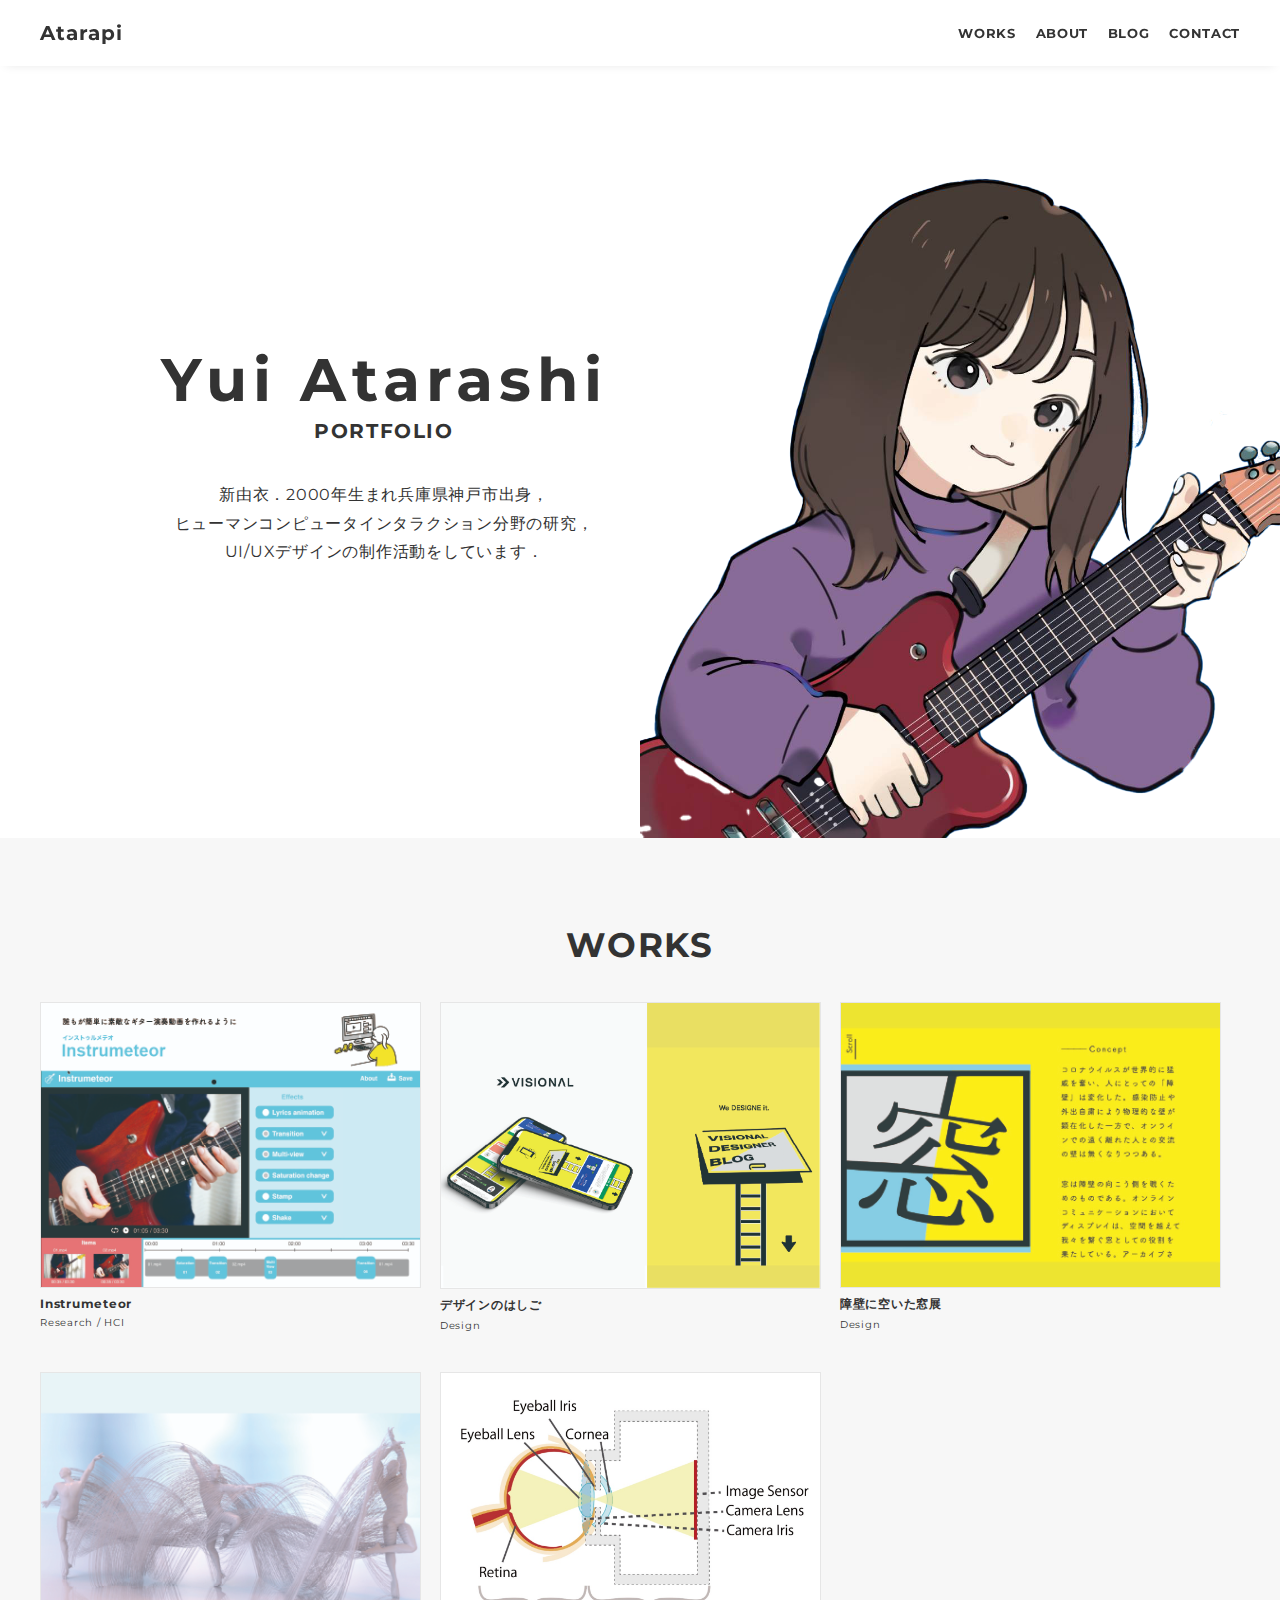
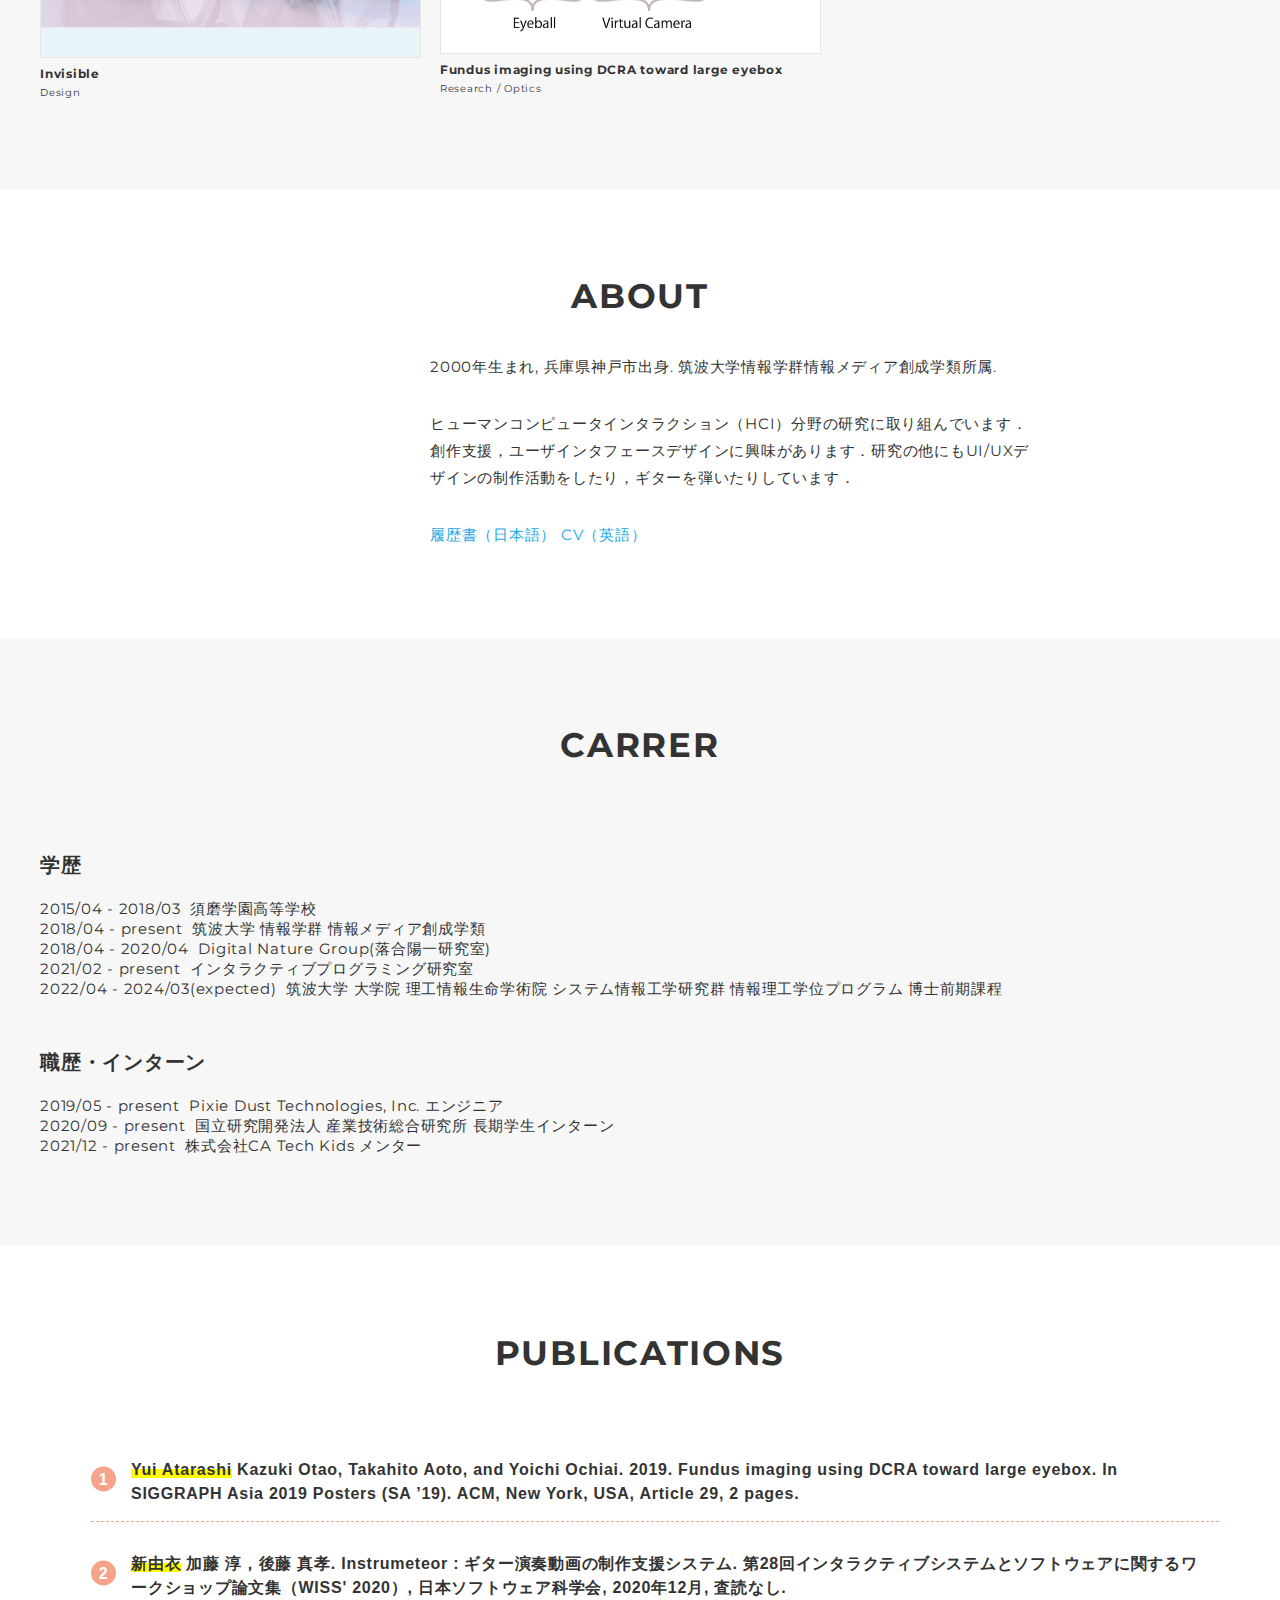
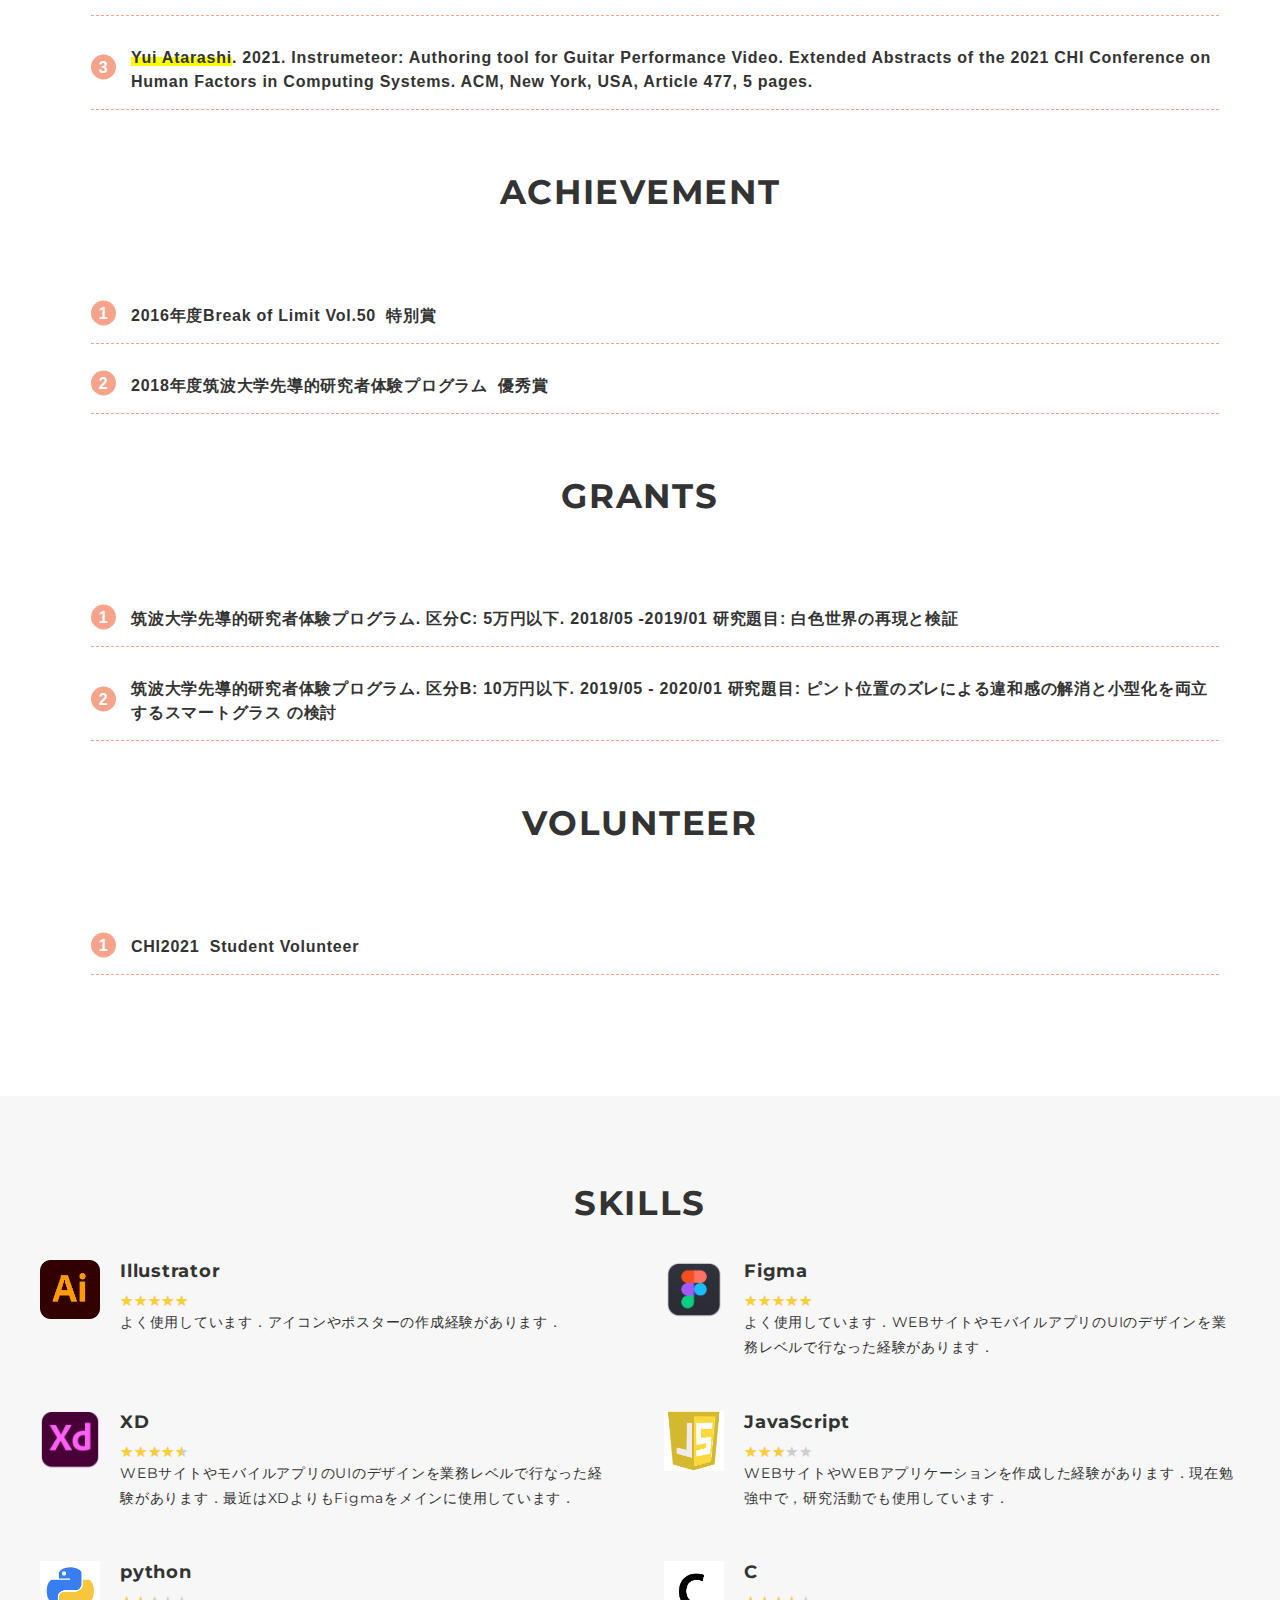
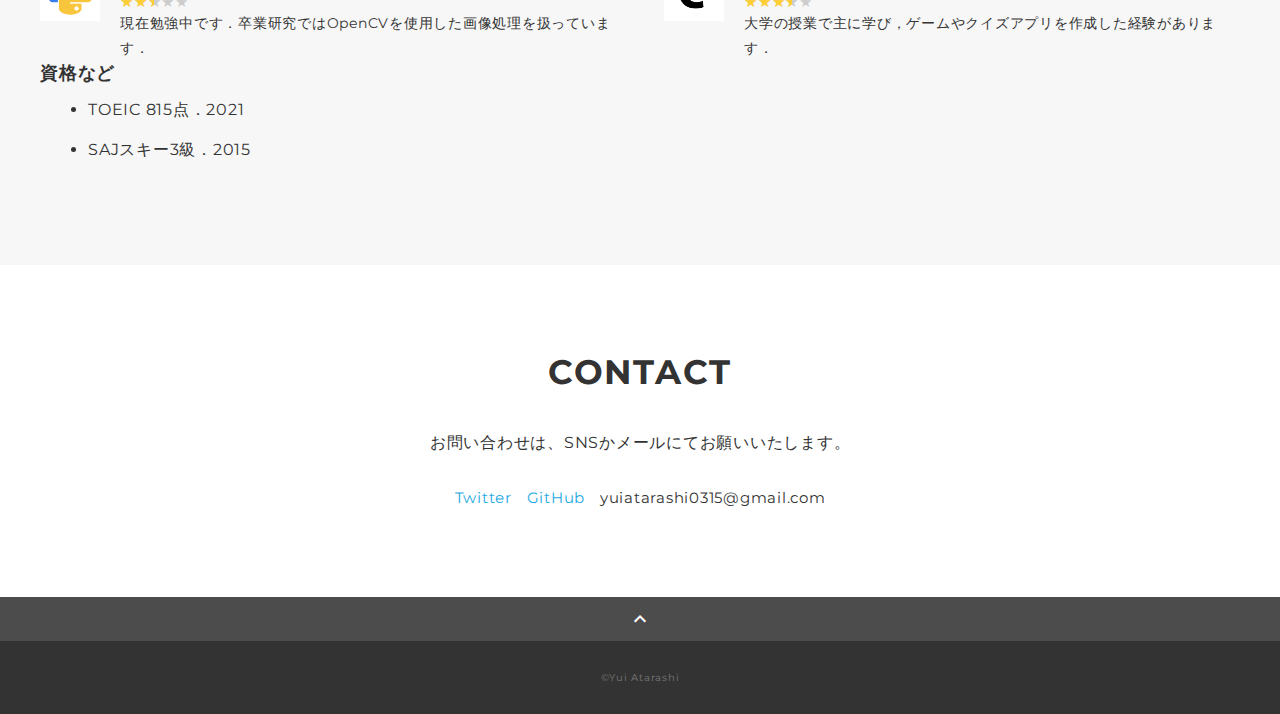
==== index.html @ 4b5d0902 "works^visional　リンク修正" ====
<!DOCTYPE html>
<html>
<head>
  <meta charset="utf-8">
  <meta name="viewport" content="width=device-width,initial-scale=1">
  <meta property='og:type' content='website'>
  <meta property='og:title' content='Yui Atarashi ポートフォリオ'>
  <meta property='og:url' content='URLが入る'>
  <meta property='og:description' content='Yui Atarashiのポートフォリオサイトです。'>
  <meta property="og:image" content="img/ogp.png">
  <meta name="description" content="Yui Atarashiのポートフォリオサイトです" />
  <title>Yui Atarashi ポートフォリオ</title>
  <link rel="preconnect" href="https://fonts.gstatic.com">
  <link href="https://fonts.googleapis.com/css2?family=Montserrat:wght@400;700&display=swap" rel="stylesheet">
  <link href="https://fonts.googleapis.com/css?family=Material+Icons+Outlined" rel="stylesheet">
  <link href="css/ress.css" media="all" rel="stylesheet" type="text/css" />
  <link href="css/style.css" media="all" rel="stylesheet" type="text/css" />
  <link rel="shortcut icon" href="img/favicon.ico" />
  <link rel=”canonical” href=”URLが入る” />
</head>

<body>
  <div class="wrapper">

    <!-- header -->
    <header class="header ">
      <div class="container">
        <h1 class="header-logo">
          <a href=".">Atarapi</a>
        </h1>
        <nav class="gnav">
          <ul class="gnav-list">
            <li class="gnav-item"><a href="#works">WORKS</a></li>
            <li class="gnav-item"><a href="#about">ABOUT</a></li>
            <!-- <li class="gnav-item"><a href="#skill">SKILL</a></li> -->
            <li class="gnav-item"><a href="https://atarapi.hatenablog.jp/">BLOG</a></li>
            <li class="gnav-item"><a href="#contact">CONTACT</a></li>
          </ul>
        </nav>
      </div>
    </header>
    <!-- /header -->

    <main class="content">

      <!-- mv -->
      <div class="mv">
        <div class="mv-container">
          <p class="mv-title">Yui Atarashi</p>
          <p class="mv-subtitle">PORTFOLIO</p>
          <p class="mv-text">
            新由衣．2000年生まれ兵庫県神戸市出身，<br class="sp-only"><br>
            ヒューマンコンピュータ<br class="sp-only">インタラクション分野の研究，<br class="sp-only"><br>UI/UXデザインの制作活動をしています．
          </p>
        </div>
      </div>
      <!-- /mv -->

      <!-- works -->
      <section class="works section" id="works">
        <div class="container">
          <h2 class="title">WORKS</h2>
          <div class="works-list">
            <a class="works-item" href="works-instrumeteor.html">
              <div class="works-img"><img src="img/instrumeteor_top.jpg" alt="" /></div>
              <p class="works-name">Instrumeteor</p>
              <p class="works-info">Research / HCI</p>
            </a>
            <a class="works-item" href="works-visional.html">
              <div class="works-img"><img src="img/visional_top.jpg" alt="" /></div>
              <p class="works-name">デザインのはしご</p>
              <p class="works-info">Design</p>
            </a>
            <a class="works-item" href="works-madoten.html">
              <div class="works-img"><img src="img/madoten_top.jpg" alt="" /></div>
              <p class="works-name">障壁に空いた窓展</p>
              <p class="works-info">Design</p>
            </a>
            <a class="works-item" href="works-invisible.html">
              <div class="works-img"><img src="img/invisible_top.jpg" alt="" /></div>
              <p class="works-name">Invisible</p>
              <p class="works-info">Design</p>
            </a>
            <a class="works-item" href="works-metamate.html">
              <div class="works-img"><img src="img/metamatefundus_top.jpg" alt="" /></div>
              <p class="works-name">Fundus imaging using DCRA toward large eyebox</p>
              <p class="works-info">Research / Optics</p>
            </a>
            <!-- <a class="works-item" href="works-template.html">
              <div class="works-img"><img src="img/invisible_icon.png" alt="" /></div>
              <p class="works-name">Invisible</p>
              <p class="works-info"></p>
            </a> -->
          </div>
        </div>
      </section>
      <!-- /works -->

    <!-- about -->
    <section class="about section" id="about">
      <div class="container">
        <h2 class="title">ABOUT</h2>
        <div class="profile">
          <p class="profile-img">
            <img src="img/profile.jpg" alt="">
          </p>
          <div class="profile-body">
            <p>
              2000年生まれ, 兵庫県神戸市出身.  筑波大学情報学群情報メディア創成学類所属.
            </p>
            <p>
              ヒューマンコンピュータインタラクション（HCI）分野の研究に取り組んでいます．創作支援，ユーザインタフェースデザインに興味があります．研究の他にもUI/UXデザインの制作活動をしたり，ギターを弾いたりしています．
            </p>
            <p>
              <a href="img/resume_ja.pdf">履歴書（日本語）           <a href="img/cv_en.pdf">CV（英語）</a>
            </p>
          </div>
        </div>
      </div>
    </section>
    <!-- /about -->

    <!-- carrer -->
    <section class="about section" id="carrer">
      <div class="container">
        <h2 class="title">CARRER</h2>
        <div class="sub">
          <h3 class="carrer-subtitle">学歴</h3>
            <ul style="list-style:none">
              <li>2015/04 - 2018/03&nbsp;&nbsp;須磨学園高等学校</li>
              <li>2018/04 - present&nbsp;&nbsp;筑波大学 情報学群 情報メディア創成学類</li>
              <li>2018/04 - 2020/04&nbsp;&nbsp;Digital Nature Group(落合陽一研究室)</li>
              <li>2021/02 - present&nbsp;&nbsp;インタラクティブプログラミング研究室</li>
              <li>2022/04 - 2024/03(expected)&nbsp;&nbsp;筑波大学 大学院 理工情報生命学術院 システム情報工学研究群 情報理工学位プログラム 博士前期課程</li>
            </ul>
          <h3 class="carrer-subtitle">職歴・インターン</h3>
            <ul style="list-style:none">
              <li>2019/05 - present&nbsp;&nbsp;Pixie Dust Technologies, Inc. エンジニア </li>
              <li>2020/09 - present&nbsp;&nbsp;国立研究開発法人 産業技術総合研究所  長期学生インターン</li>
              <li>2021/12 - present&nbsp;&nbsp;株式会社CA Tech Kids メンター</li>
            </ul>
        </div>
        <!-- <ol class="carrer-list">
          <li> Kazuki Otao, Takahito Aoto, and Yoichi Ochiai. 2019. Fundus imaging using DCRA toward large eyebox. In SIGGRAPH Asia 2019 Posters (SA ’19). ACM, New York, NY, USA, Article 29, 2 pages. DOI: https://doi.org/10.1145/3355056.3364579</li>
          <li><span class="under">新由衣</span> 加藤 淳，後藤 真孝. Instrumeteor : ギター演奏動画の制作支援システム. 第28回インタラクティブシステムとソフトウェアに関するワークショップ論文集（WISS' 2020）, 日本ソフトウェア科学会, 2020年12月, 査読なし.
          <li><span class="under">Yui Atarashi</span>. 2021. Instrumeteor: Authoring tool for Guitar Performance Video. Extended Abstracts of the 2021 CHI Conference on Human Factors in Computing Systems. Association for Computing Machinery, New York, NY, USA, Article 477, 1–5. DOI:https://doi.org/10.1145/3411763.3451521
          </li>
      </ol> -->
      </div>
    </section>
    <!-- /carrer -->

      <!-- publication -->
      <section class="about section" id="publication">
        <div class="container">
          <h2 class="title">PUBLICATIONS</h2>
            <ol class="publication-list">
                <li><span class="under">Yui Atarashi</span> Kazuki Otao, Takahito Aoto, and Yoichi Ochiai. 2019. Fundus imaging using DCRA toward large eyebox. In SIGGRAPH Asia 2019 Posters (SA ’19). ACM, New York, USA, Article 29, 2 pages.</li>
                <li><span class="under">新由衣</span> 加藤 淳，後藤 真孝. Instrumeteor : ギター演奏動画の制作支援システム. 第28回インタラクティブシステムとソフトウェアに関するワークショップ論文集（WISS' 2020）, 日本ソフトウェア科学会, 2020年12月, 査読なし.
                <li><span class="under">Yui Atarashi</span>. 2021. Instrumeteor: Authoring tool for Guitar Performance Video. Extended Abstracts of the 2021 CHI Conference on Human Factors in Computing Systems. ACM, New York, USA, Article 477, 5 pages.
                </li>
            </ol>
          <div class="sub">
            <h2 class="title">ACHIEVEMENT</h2>
              <ol class="publication-list">
                <li>2016年度Break of Limit Vol.50&nbsp;&nbsp;特別賞</li>
                <li>2018年度筑波大学先導的研究者体験プログラム&nbsp;&nbsp;優秀賞</li>
              </ol>
            <h2 class="title">GRANTS</h2>
            <ol class="publication-list">
              <li>筑波大学先導的研究者体験プログラム. 区分C: 5万円以下. 2018/05 -2019/01  
                研究題目: 白色世界の再現と検証</li>
              <li>筑波大学先導的研究者体験プログラム. 区分B: 10万円以下. 2019/05 - 2020/01
                  研究題目: ピント位置のズレによる違和感の解消と小型化を両立するスマートグラス の検討</li>
            </ol>
            <h2 class="title">VOLUNTEER</h2>
            <ol class="publication-list">
              <li>CHI2021&nbsp;&nbsp;Student Volunteer</li>
            </ol>
          </div>
        </div>
      </section>
      <!-- /publication -->

      <!-- skill -->
      <section class="skill section" id="skill">
        <div class="container">
          <h2 class="title">SKILLS</h2>
          <div class="skill-list">
            <div class="skill-item">
              <p class="skill-img"><img src="img/illust_icon.png" alt=""></p>
              <div class="skill-body">
                <h3 class="skill-name">Illustrator</h3>
                <p>
                  <span class="star5_rating" data-rate="5"></span>
                </p>
                <p class="skill-text">
                  よく使用しています．アイコンやポスターの作成経験があります．</p>
              </div>
            </div>
            <div class="skill-item">
              <p class="skill-img"><img src="img/figma_icon.png" alt=""></p>
              <div class="skill-body">
                <h3 class="skill-name">Figma</h3>
                <p>
                  <span class="star5_rating" data-rate="5"></span>
                </p>
                <p class="skill-text">
                  よく使用しています．WEBサイトやモバイルアプリのUIのデザインを業務レベルで行なった経験があります．</p>
              </div>
            </div>
            <div class="skill-item">
              <p class="skill-img"><img src="img/xd_icon.png" alt=""></p>
              <div class="skill-body">
                <h3 class="skill-name">XD</h3>
                <p>
                  <span class="star5_rating" data-rate="4.5"></span>
                </p>
                <p class="skill-text">
                  WEBサイトやモバイルアプリのUIのデザインを業務レベルで行なった経験があります．最近はXDよりもFigmaをメインに使用しています．</p>
              </div>
            </div>
            <div class="skill-item">
              <p class="skill-img"><img src="img/js_icon.png" alt=""></p>
              <div class="skill-body">
                <h3 class="skill-name">JavaScript</h3>
                <p>
                  <span class="star5_rating" data-rate="3"></span>
                </p>
                <p class="skill-text">
                  WEBサイトやWEBアプリケーションを作成した経験があります．現在勉強中で，研究活動でも使用しています．
                </p>
              </div>
            </div>
            <div class="skill-item">
              <p class="skill-img"><img src="img/python.png" alt=""></p>
              <div class="skill-body">
                <h3 class="skill-name">python</h3>
                <p>
                  <span class="star5_rating" data-rate="2.5"></span>
                </p>
                <p class="skill-text">
                  現在勉強中です．卒業研究ではOpenCVを使用した画像処理を扱っています．</p>
              </div>
            </div>
            <div class="skill-item">
              <p class="skill-img"><img src="img/c_icon.png" alt=""></p>
              <div class="skill-body">
                <h3 class="skill-name">C</h3>
                <p>
                  <span class="star5_rating" data-rate="3.5"></span>
                </p>
                <p class="skill-text">
                  大学の授業で主に学び，ゲームやクイズアプリを作成した経験があります．
                  </p>
              </div>
            </div>
          </div>
          <div class="sub">
          <h3 class="sub-title">資格など</h3>
            <ol class="skill-sublist">
              <ul style="list-style-type: disc">
                <li>TOEIC 815点．2021</li>
                <li>SAJスキー3級．2015</li>
              </ul>
            </ol>
          </div>
        </div>
      </section>
      <!-- /skill -->

      <!-- contact -->
      <section class="contact section" id="contact">
        <div class="container">
          <h2 class="title">CONTACT</h2>
          <p class="lead">
            お問い合わせは、<br class="sp-only">SNSかメールにてお願いいたします。
          </p>
          <div class="contact-list">
            <a class="contact-item" href="https://twitter.com/yuiokurasukiyo" target="_blank" rel="noopener">Twitter</a>
            <a class="contact-item" href="https://github.com/atarapi" target="_blank" rel="noopener">GitHub</a>
            <span class="contact-item">yuiatarashi0315@gmail.com</span>
          </div>
        </div>
      </section>
      <!-- /contact -->
      <div class="page-top" id="js-page-top">
        <span class="material-icons-outlined">expand_less</span>
      </div>
    </main>

    <!-- footer -->
    <footer class="footer">
      <div class="copyright">&copy;Yui Atarashi</div>
    </footer>
    <!-- /footer -->

  </div>
  <script src="https://ajax.googleapis.com/ajax/libs/jquery/3.6.0/jquery.min.js"></script>
  <script type='text/javascript' src="js/script.js"></script>
</body>
</html>
---- css/ress.css ----
/*!
 * ress.css • v3.0.1
 * MIT License
 * github.com/filipelinhares/ress
 */

/* # =================================================================
   # Global selectors
   # ================================================================= */

html {
  box-sizing: border-box;
  word-break: normal;
  -moz-tab-size: 4;
  tab-size: 4;

  -webkit-text-size-adjust: 100%; /* Prevent adjustments of font size after orientation changes in iOS */
}

*,
::before,
::after {
  box-sizing: inherit;
  background-repeat: no-repeat; /* Set `background-repeat: no-repeat` to all elements and pseudo elements */
}

::before,
::after {
  vertical-align: inherit;
  text-decoration: inherit; /* Inherit text-decoration and vertical align to ::before and ::after pseudo elements */
}

* {
  margin: 0;
  padding: 0; /* Reset `padding` and `margin` of all elements */
}

/* # =================================================================
   # General elements
   # ================================================================= */

hr {
  overflow: visible; /* Show the overflow in Edge and IE */
  height: 0; /* Add the correct box sizing in Firefox */
}

details,
main {
  display: block; /* Render the `main` element consistently in IE. */
}

summary {
  display: list-item; /* Add the correct display in all browsers */
}

small {
  font-size: 80%; /* Set font-size to 80% in `small` elements */
}

[hidden] {
  display: none; /* Add the correct display in IE */
}

abbr[title] {
  /* Add the correct text decoration in Chrome, Edge, IE, Opera, and Safari */
  text-decoration: underline;
  text-decoration: underline dotted;
  border-bottom: none; /* Remove the bottom border in Chrome 57 */
}

a {
  background-color: transparent; /* Remove the gray background on active links in IE 10 */
}

a:active,
a:hover {
  outline-width: 0; /* Remove the outline when hovering in all browsers */
}

code,
kbd,
pre,
samp {
  font-family: monospace, monospace; /* Specify the font family of code elements */
}

pre {
  font-size: 1em; /* Correct the odd `em` font sizing in all browsers */
}

b,
strong {
  font-weight: bolder; /* Add the correct font weight in Chrome, Edge, and Safari */
}

/* https://gist.github.com/unruthless/413930 */
sub,
sup {
  position: relative;
  font-size: 75%;
  line-height: 0;
  vertical-align: baseline;
}

sub {
  bottom: -.25em;
}

sup {
  top: -.5em;
}

/* # =================================================================
   # Forms
   # ================================================================= */

input {
  border-radius: 0;
}

/* Replace pointer cursor in disabled elements */
[disabled] {
  cursor: default;
}

[type="number"]::-webkit-container-spin-button,
[type="number"]::-webkit-outer-spin-button {
  height: auto; /* Correct the cursor style of increment and decrement buttons in Chrome */
}

[type="search"] {
  outline-offset: -2px; /* Correct the outline style in Safari */

  -webkit-appearance: textfield; /* Correct the odd appearance in Chrome and Safari */
}

[type="search"]::-webkit-search-decoration {
  -webkit-appearance: none; /* Remove the container padding in Chrome and Safari on macOS */
}

textarea {
  overflow: auto; /* Internet Explorer 11+ */
  resize: vertical; /* Specify textarea resizability */
}

button,
input,
optgroup,
select,
textarea {
  font: inherit; /* Specify font inheritance of form elements */
}

optgroup {
  font-weight: bold; /* Restore the font weight unset by the previous rule */
}

button {
  overflow: visible; /* Address `overflow` set to `hidden` in IE 8/9/10/11 */
}

button,
select {
  text-transform: none; /* Firefox 40+, Internet Explorer 11- */
}

/* Apply cursor pointer to button elements */
button,
[type="button"],
[type="reset"],
[type="submit"],
[role="button"] {
  cursor: pointer;
  color: inherit;
}

/* Remove container padding and border in Firefox 4+ */
button::-moz-focus-container,
[type="button"]::-moz-focus-container,
[type="reset"]::-moz-focus-container,
[type="submit"]::-moz-focus-container {
  padding: 0;
  border-style: none;
}

/* Replace focus style removed in the border reset above */
button:-moz-focusring,
[type="button"]::-moz-focus-container,
[type="reset"]::-moz-focus-container,
[type="submit"]::-moz-focus-container {
  outline: 1px dotted ButtonText;
}

button,
html [type="button"],
/* Prevent a WebKit bug where (2) destroys native `audio` and `video`controls in Android 4 */
[type="reset"],
[type="submit"] {
  -webkit-appearance: button; /* Correct the inability to style clickable types in iOS */
}

/* Remove the default button styling in all browsers */
button,
input,
select,
textarea {
  border-style: none;
  background-color: transparent;
}

/* Style select like a standard input */
select {
  -webkit-appearance: none; /* Chrome 41+ */
  -moz-appearance: none; /* Firefox 36+ */
}

select::-ms-expand {
  display: none; /* Internet Explorer 11+ */
}

select::-ms-value {
  color: currentColor; /* Internet Explorer 11+ */
}

legend {
  display: table; /* Correct the text wrapping in Edge and IE */
  max-width: 100%; /* Correct the text wrapping in Edge and IE */
  max-width: 100%; /* Correct the text wrapping in Edge 18- and IE */
  white-space: normal; /* Correct the text wrapping in Edge and IE */
  color: inherit; /* Correct the color inheritance from `fieldset` elements in IE */
  border: 0; /* Correct `color` not being inherited in IE 8/9/10/11 */
}

::-webkit-file-upload-button {
  font: inherit; /* Change font properties to `inherit` in Chrome and Safari */
  color: inherit;
  /* Correct the inability to style clickable types in iOS and Safari */

  -webkit-appearance: button;
}

/* # =================================================================
   # Specify media element style
   # ================================================================= */

img {
  border-style: none; /* Remove border when inside `a` element in IE 8/9/10 */
}

/* Add the correct vertical alignment in Chrome, Firefox, and Opera */
progress {
  vertical-align: baseline;
}

/* # =================================================================
   # Accessibility
   # ================================================================= */

/* Hide content from screens but not screenreaders */
@media screen {
  [hidden~="screen"] {
    display: inherit;
  }
  [hidden~="screen"]:not(:active):not(:focus):not(:target) {
    position: absolute !important;
    clip: rect(0 0 0 0) !important;
  }
}

/* Specify the progress cursor of updating elements */
[aria-busy="true"] {
  cursor: progress;
}

/* Specify the pointer cursor of trigger elements */
[aria-controls] {
  cursor: pointer;
}

/* Specify the unstyled cursor of disabled, not-editable, or otherwise inoperable elements */
[aria-disabled] {
  cursor: default;
}
---- css/style.css ----
body {
  font-family: "Montserrat","Helvetica Neue",Arial,"Hiragino Kaku Gothic ProN","Hiragino Sans",Meiryo,sans-serif;
  font-size: 15px;
  letter-spacing: .05em;
  color: #333;
}

a {
  transition: opacity .3s;
  text-decoration: none;
  color: #1ca9e3;
}

img {
  max-width: 100%;
  height: auto;
  vertical-align: bottom;
  border-style: none;
}



.pc-only {
  display: block;
}

.sp-only {
  display: none;
}

/*--------------------------------
 レイアウト
---------------------------------*/
.wrapper {
  padding-top: 73px;
}

.section {
  padding: 90px 0;
}

.section:nth-of-type(odd) {
  background-color: #f7f7f7;
}

.container {
  max-width: 1340px;
  margin: 0 auto;
  padding: 0 40px;
}

/*--------------------------------
 見出し
---------------------------------*/
.title {
  font-size: 34px;
  font-weight: bold;
  line-height: 1;
  margin-bottom: 40px;
  text-align: center;
  letter-spacing: .05em;
  color: #333;
}

.lead {
  font-size: 16px;
  line-height: 1.8;
  margin-bottom: 30px;
}

/*--------------------------------
ヘッダー
---------------------------------*/
.header {
  position: fixed;
  top: 0;
  z-index: 1;
  width: 100%;
  background-color: #fff;
  box-shadow: 0 5px 10px -6px rgba(0,0,0,.1);
}

.header .container {
  display: flex;
  align-items: center;
  justify-content: space-between;
  padding: 20px 40px;
}

.header-logo {
  font-size: 20px;
  font-weight: bold;
  line-height: 1.2;
  margin-right: 20px;
  letter-spacing: .05em;
}

.header-logo a {
  color: #333;
}

.gnav-list {
  display: flex;
  justify-content: space-between;
  list-style: none;
}

.gnav-item:not(:last-child) {
  margin-right: 20px;
}

.gnav-item a {
  position: relative;
  font-size: 13px;
  font-weight: bold;
  display: inline-block;
  padding: 5px 0;
  transition: .3s;
  letter-spacing: .05em;
  color: #333;
}
.gnav-item a:after {
  position: absolute;
  bottom: 0;
  left: 50%;
  width: 0;
  height: 3px;
  content: "";
  transition: .3s;
  -webkit-transform: translateX(-50%);
  transform: translateX(-50%);
  background-color: #333;
}

.gnav-item a:hover:after {
  width: 100%;
}

/*--------------------------------
 メインビジュアル
---------------------------------*/
.mv {
  display: flex;
  align-items: center;
  justify-content: center;
  height: 85vh;
  text-align: center;
  background-image:url("../img/icont_t.png");
  background-size: 50%;
  background-repeat: no-repeat;
  background-position:100% 100%;
  /* background-size: cover; */
}

.mv-container {
  padding: 0 40px;
  /* background-color: blue; */
  margin-right: 40%;
}

.mv-title {
  font-size: 60px;
  font-weight: bold;
  line-height: 1.2;
  margin-bottom: 5px;
  letter-spacing: .1em;
  margin-left: 0%;
}
.mv-subtitle {
  font-size: 20px;
  font-weight: bold;
  line-height: 1;
  margin-bottom: 40px;
  letter-spacing: .08em;
}

.mv-text {
  font-size: 16px;
  line-height: 1.8;
}

/*--------------------------------
 Works
---------------------------------*/
.works-list {
  display: flex;
  flex-wrap: wrap;
  margin-bottom: -40px;
}

.works-item {
  width: 31.74603%;
  margin-right: 1.58730%;
  margin-bottom: 40px;
  color: #333;
}

.works-item:hover {
  opacity: .9;
}

.works-item:nth-of-type(3n) {
  margin-right: 0;
}

.works-img img {
  border: 1px solid #e6e6e6;
}

.works-name {
  font-size: 12px;
  font-weight: bold;
  margin-top: 8px;
}

.works-info {
  font-size: 10px;
  margin-top: 5px;
}

/*--------------------------------
 Skill
---------------------------------*/
.skill-list {
  display: flex;
  flex-wrap: wrap;
  justify-content: space-between;
  margin-bottom: -50px;
}

.skill-item {
  display: flex;
  align-items: flex-start;
  justify-content: space-between;
  width: 48%;
  margin-bottom: 50px;
}

.skill-img {
  width: 60px;
  height: auto;
  margin-right: 20px;
}

.skill-body {
  flex: 1;
}

.skill-name {
  margin-bottom: 10px;
}

.skill-text {
  font-size: 14px;
  line-height: 1.8;
}

/*--------------------------------
 About
---------------------------------*/
.profile {
  display: flex;
  flex-wrap: wrap;
  max-width: 800px;
  margin: 0 auto;
}
.profile-img {
  width: 20%;
  margin-right: 30px;
  border-radius: 50%;
}
.profile-img img {
  border-radius: 50%;
}
.profile-body {
  flex: 1;
}

.profile-body p {
  font-size: 15px;
  line-height: 1.8;
}

.profile-body p:not(:last-child) {
  margin-bottom: 30px;
}

/*--------------------------------
 Contact
---------------------------------*/
.contact {
  text-align: center;
}

.contact-item:not(:last-child) {
  margin-right: 10px;
}

.contact-text {
  margin-top: 10px;
}
/*--------------------------------
 ページトップ
---------------------------------*/
.page-top {
  font-weight: bold;
  padding: 10px;
  cursor: pointer;
  text-align: center;
  background-color: #4c4c4c;
}

.page-top .material-icons-outlined {
  vertical-align: bottom;
  color: #fff;
}

/*--------------------------------
 フッター
---------------------------------*/
.footer {
  padding: 30px;
  background-color: #333;
}

.copyright {
  font-size: 10px;
  text-align: center;
  color: #797979;
}

/*--------------------------------
 下層：Worksページ
---------------------------------*/
.article {
  padding: 80px 0;
}

.article-container {
  max-width: 1040px;
  margin: 0 auto;
  padding: 0 20px;
}

.article-title {
  margin-bottom: 30px;
  text-align: center;
}

.article-body {
  max-width: 720px;
  margin: 0 auto;
  margin-bottom: 80px;
}

.article-body h3 {
  position: relative;
  font-size: 18px;
  margin-bottom: 5px;
  padding-left: 1em;
}

.article-body h3:not(:first-child) {
  margin-top: 50px;
}

.article-body h3::before {
  position: absolute;
  top: 0;
  left: 0;
  width: 4px;
  height: 100%;
  content: "";
  border-radius: 3px;
  background-color: #333;
}

.article-body p {
  font-size: 15px;
  line-height: 1.8;
  margin-bottom: 30px;
}

.home-link {
  text-align: center;
}

/*media Queries 767
----------------------------------------------------*/
@media screen and (max-width: 767px) {
  body {
    font-size: 14px;
  }

  .pc-only {
    display: none;
  }

  .sp-only {
    display: block;
  }

  /* 見出し */
  .title {
    font-size: 26px;
    margin-bottom: 20px;
  }

  .lead {
    font-size: 14px;
    line-height: 1.7;
    margin-bottom: 20px;
  }

  /* レイアウト */
  .wrapper {
    padding-top: 57px;
  }

  .section {
    padding: 60px 0;
  }

  .container {
    padding: 0 20px;
  }

  /* ヘッダー */
  .header .container {
    padding: 15px;
  }

  .header-logo {
    font-size: 15px;
    margin-right: 15px;
  }

  .gnav-item:not(:last-child) {
    margin-right: 10px;
  }

  .gnav-item a {
    font-size: 10px;
  }

  .gnav-item a:after {
    display: none;
  }

  /*  メインビジュアル */
  .mv {
    height: 75vh;
  }

  .mv-container {
    padding: 0 20px;
  }

  .mv-title {
    font-size: 30px;
  }
  .mv-subtitle {
    font-size: 16px;
    margin-bottom: 20px;
  }

  .mv-text {
    font-size: 14px;
    line-height: 1.7;
  }

  /* Works */
  .works-name {
    font-size: 12px;
  }

  .works-info {
    margin-top: 3px;
  }

  .works-list {
    justify-content: space-between;
  }

  .works-item {
    flex: 0 0 48%;
    margin-right: 0;
    margin-bottom: 30px;
  }

  /* Skill */
  .skill-list {
    display: block;
    margin-bottom: 0;
  }

  .skill-item {
    width: 100%;
    margin-bottom: 35px;
  }

  .skill-item:last-child {
    margin-bottom: 0;
  }

  .skill-name {
    margin-bottom: 5px;
  }

  .skill-text {
    font-size: 13px;
    line-height: 1.7;
  }

  /* About */
  .profile {
    display: block;
  }
  .profile-img {
    width: 150px;
    margin: 0 auto;
    margin-bottom: 25px;
  }

  .profile-body p {
    font-size: 14px;
    line-height: 1.7;
  }

  .profile-body p:not(:last-child) {
    margin-bottom: 20px;
  }

  /* フッター */
  .footer {
    padding: 20px;
  }

  /* 下層ページ */
  .article {
    padding: 50px 0;
  }

  .article-body h3 {
    font-size: 16px;
    padding-left: .8em;
  }

  .article-body h3:not(:first-child) {
    margin-top: 30px;
  }

  .article-body p {
    font-size: 14px;
    line-height: 1.7;
    margin-bottom: 20px;
  }
}

 /* 下線 */
.under {
  background: linear-gradient(transparent 50%, yellow 50%);
}

ol.publication-list{
  counter-reset:list;
  list-style-type:none;
  font: 14px/1.6 'Arial', sans-serif;
  padding: 1.5em;
}
ol.publication-list li{
  position:relative;
  padding: 7px 5px 7px 40px;
  margin: 7px 0 10px 30px;
  font-weight: bold;
  font-size:16px;
  border-bottom:dashed 1px #F6A38B;
  padding-top:20px;
  padding-bottom:15px;
}
ol.publication-list li:before{
  counter-increment: list;
  content: counter(list);
  position: absolute;
  left: 0px;
  width: 25px;
  height: 25px;
  line-height: 25px;
  text-align: center;
  color: #fff;
  background: #F6A38B;
  border-radius: 50%;
  top: 50%;
  -moz-transform: translateY(-50%);
  -webkit-transform: translateY(-50%);
  -o-transform: translateY(-50%);
  -ms-transform: translateY(-50%);
  transform: translateY(-50%);
}
.sub h2{
  padding-top:1.0em;
  padding-bottom:0.2em;
}

.carrer-subtitle{
  font-size: 20px;
  padding-top:50px;
  padding-bottom:20px;
  /* padding-right: 60%; */
  /* background-color: red; */
}


.sub-list ul li, ol li {
  line-height: 1.5;
  padding: 0.5em 0;
}

.skill-sublist{
  font-size: 16px;
  line-height: 1.5;
  padding: 0.3em 3em;
}

  /*星評価 */
.star5_rating{
  position: relative;
  z-index: 0;
  display: inline-block;
  white-space: nowrap;
  color: #CCCCCC; /* グレーカラー 自由に設定化 */
  /*font-size: 30px; フォントサイズ 自由に設定化 */
}

.star5_rating:before, .star5_rating:after{
  content: '★★★★★';
}

.star5_rating:after{
  position: absolute;
  z-index: 1;
  top: 0;
  left: 0;
  overflow: hidden;
  white-space: nowrap;
  color: #ffcf32; /* イエローカラー 自由に設定化 */
}

.star5_rating[data-rate="5"]:after{ width: 100%; } /* 星5 */
.star5_rating[data-rate="4.5"]:after{ width: 90%; } /* 星4.5 */
.star5_rating[data-rate="4"]:after{ width: 80%; } /* 星4 */
.star5_rating[data-rate="3.5"]:after{ width: 70%; } /* 星3.5 */
.star5_rating[data-rate="3"]:after{ width: 60%; } /* 星3 */
.star5_rating[data-rate="2.5"]:after{ width: 50%; } /* 星2.5 */
.star5_rating[data-rate="2"]:after{ width: 40%; } /* 星2 */
.star5_rating[data-rate="1.5"]:after{ width: 30%; } /* 星1.5 */
.star5_rating[data-rate="1"]:after{ width: 20%; } /* 星1 */
.star5_rating[data-rate="0.5"]:after{ width: 10%; } /* 星0.5 */
.star5_rating[data-rate="0"]:after{ width: 0%; } /* 星0 */

@media screen and (max-width:480px) {
 
  .mv {
    display: flex;
    align-items: center;
    justify-content: center;
    height: 85vh;
    text-align: center;
    background-image:url("../img/icont_t.png");
    background-size: 70%;
    background-repeat: no-repeat;
    background-position:100% 100%;
    /* background-size: cover; */
  }

  
.mv-container {
  padding: 0 10px;
  /* background-color: blue; */
  margin-left: auto;
  margin-right: auto;
  margin-bottom: 75%;
}

.mv-title {
  font-size: 2.0em;
  font-weight: bold;
  line-height: 1.2;
  margin-bottom: 5px;
  letter-spacing: .1em;
  margin-left: 0%;
}
.mv-subtitle {
  font-size: 0.8em;
  font-weight: bold;
  line-height: 1;
  margin-bottom: 40px;
  letter-spacing: .08em;
}

.mv-text {
  font-size: 1em;
  line-height: 1.4;
}
  

.gnav{
  margin-right: 0%; 
}
.gnav-item a {
  font-size: 10px;
}
 
}
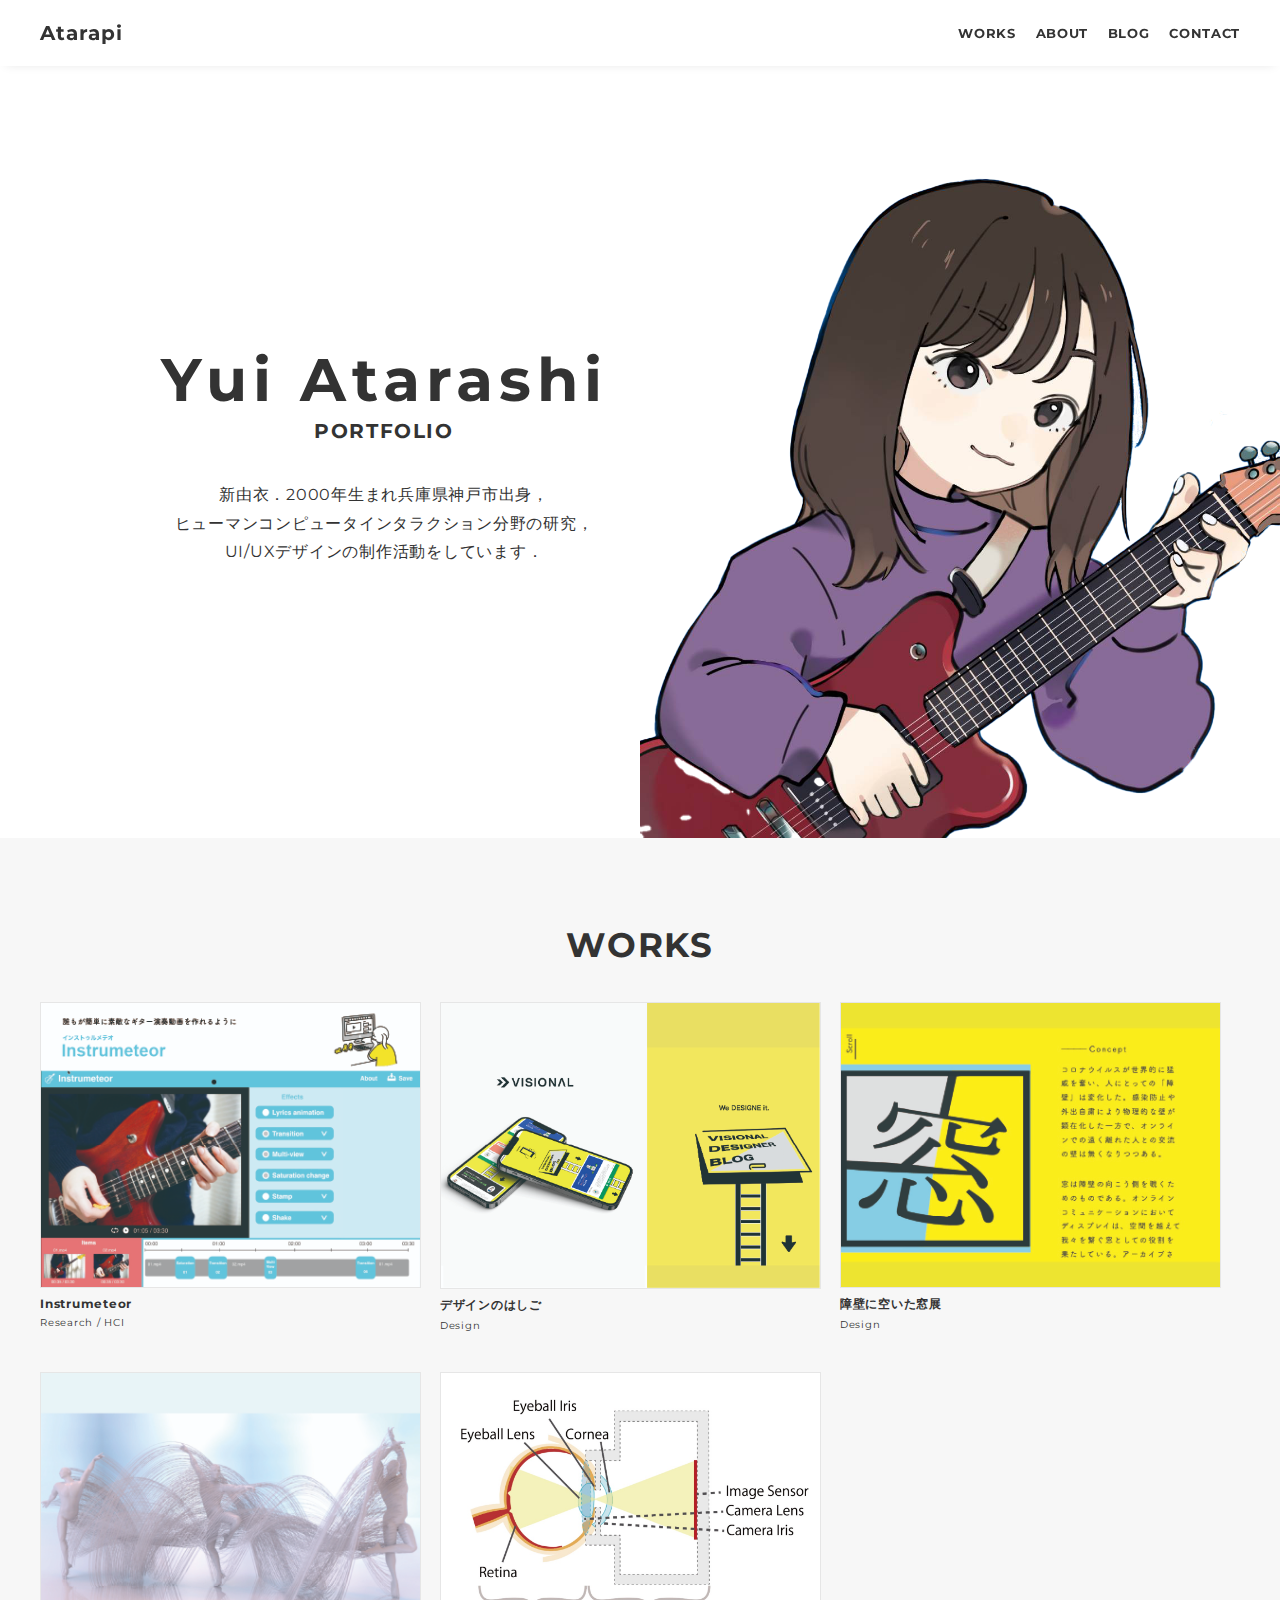
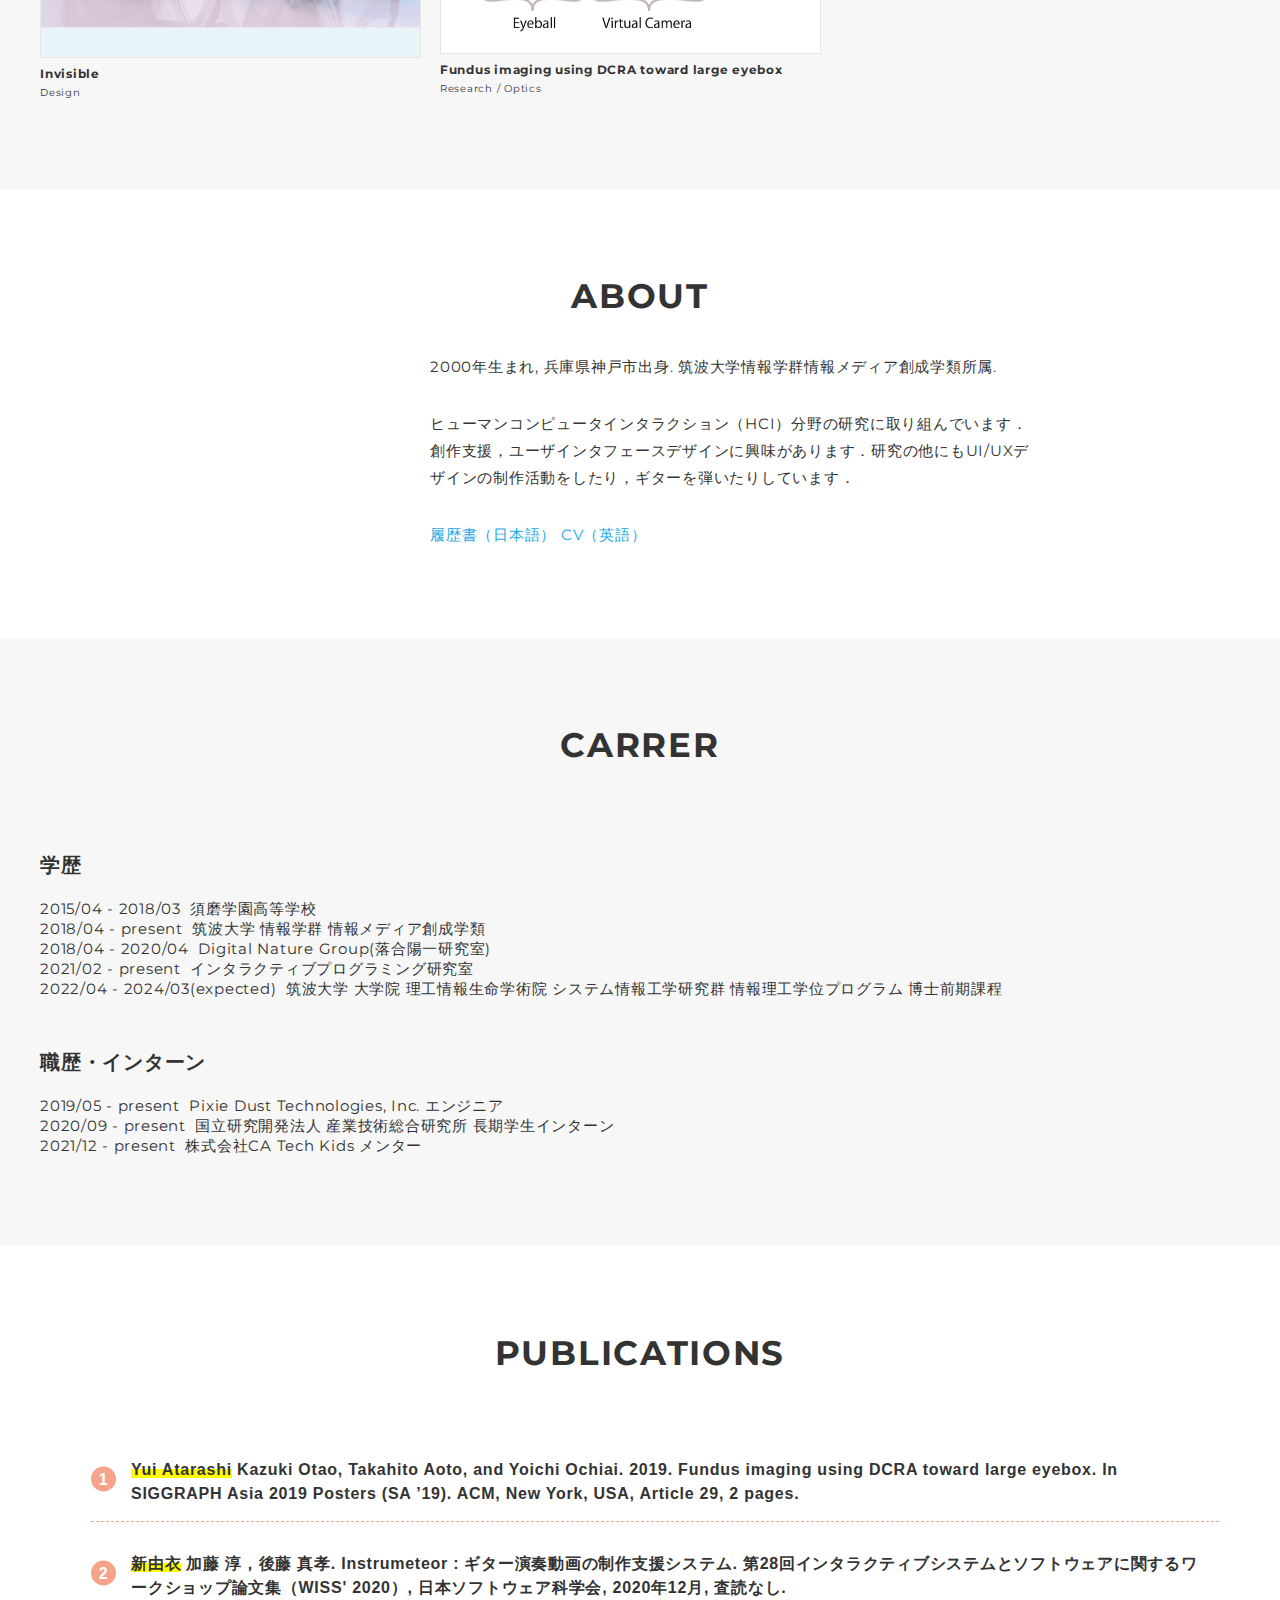
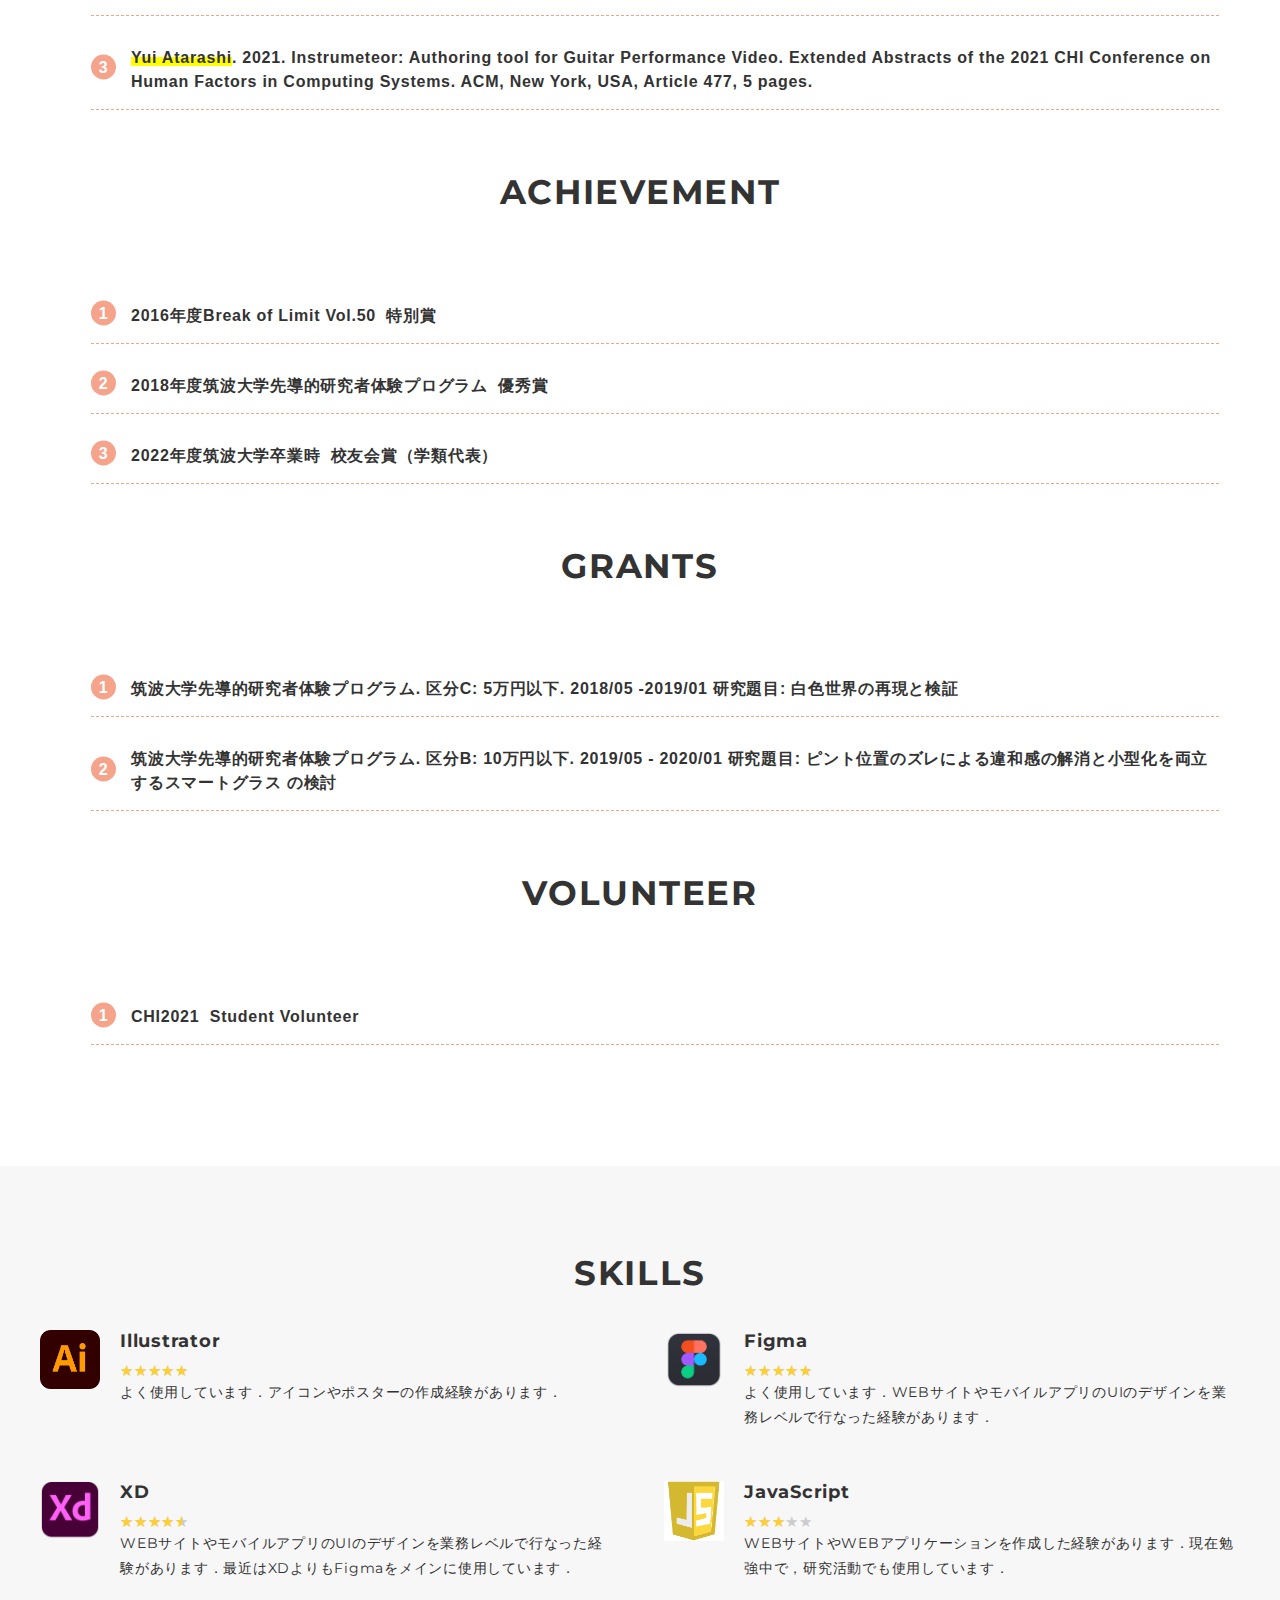
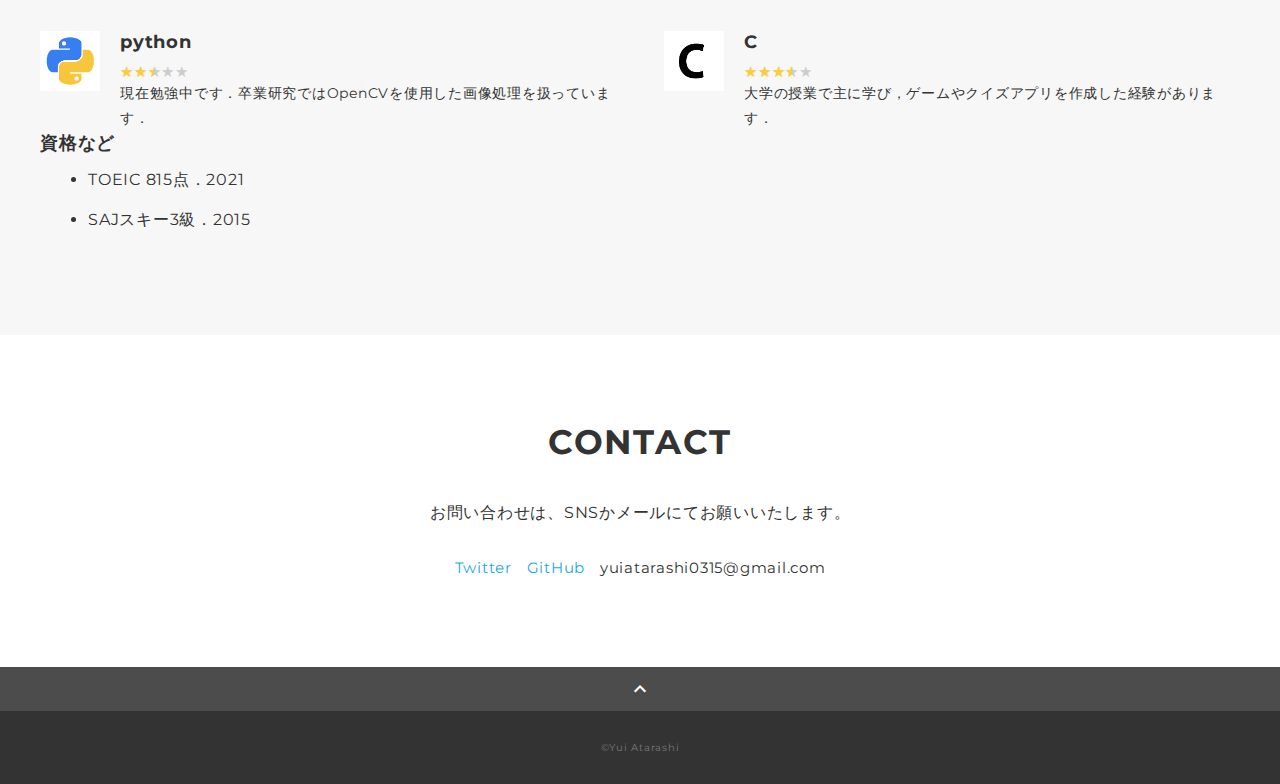
==== commit d453b71c: "achievement 校友会賞の追加" ====
--- a/index.html
+++ b/index.html
@@ -165,6 +165,7 @@
               <ol class="publication-list">
                 <li>2016年度Break of Limit Vol.50&nbsp;&nbsp;特別賞</li>
                 <li>2018年度筑波大学先導的研究者体験プログラム&nbsp;&nbsp;優秀賞</li>
+                <li>2022年度筑波大学卒業時&nbsp;&nbsp;校友会賞（学類代表）</li>
               </ol>
             <h2 class="title">GRANTS</h2>
             <ol class="publication-list">
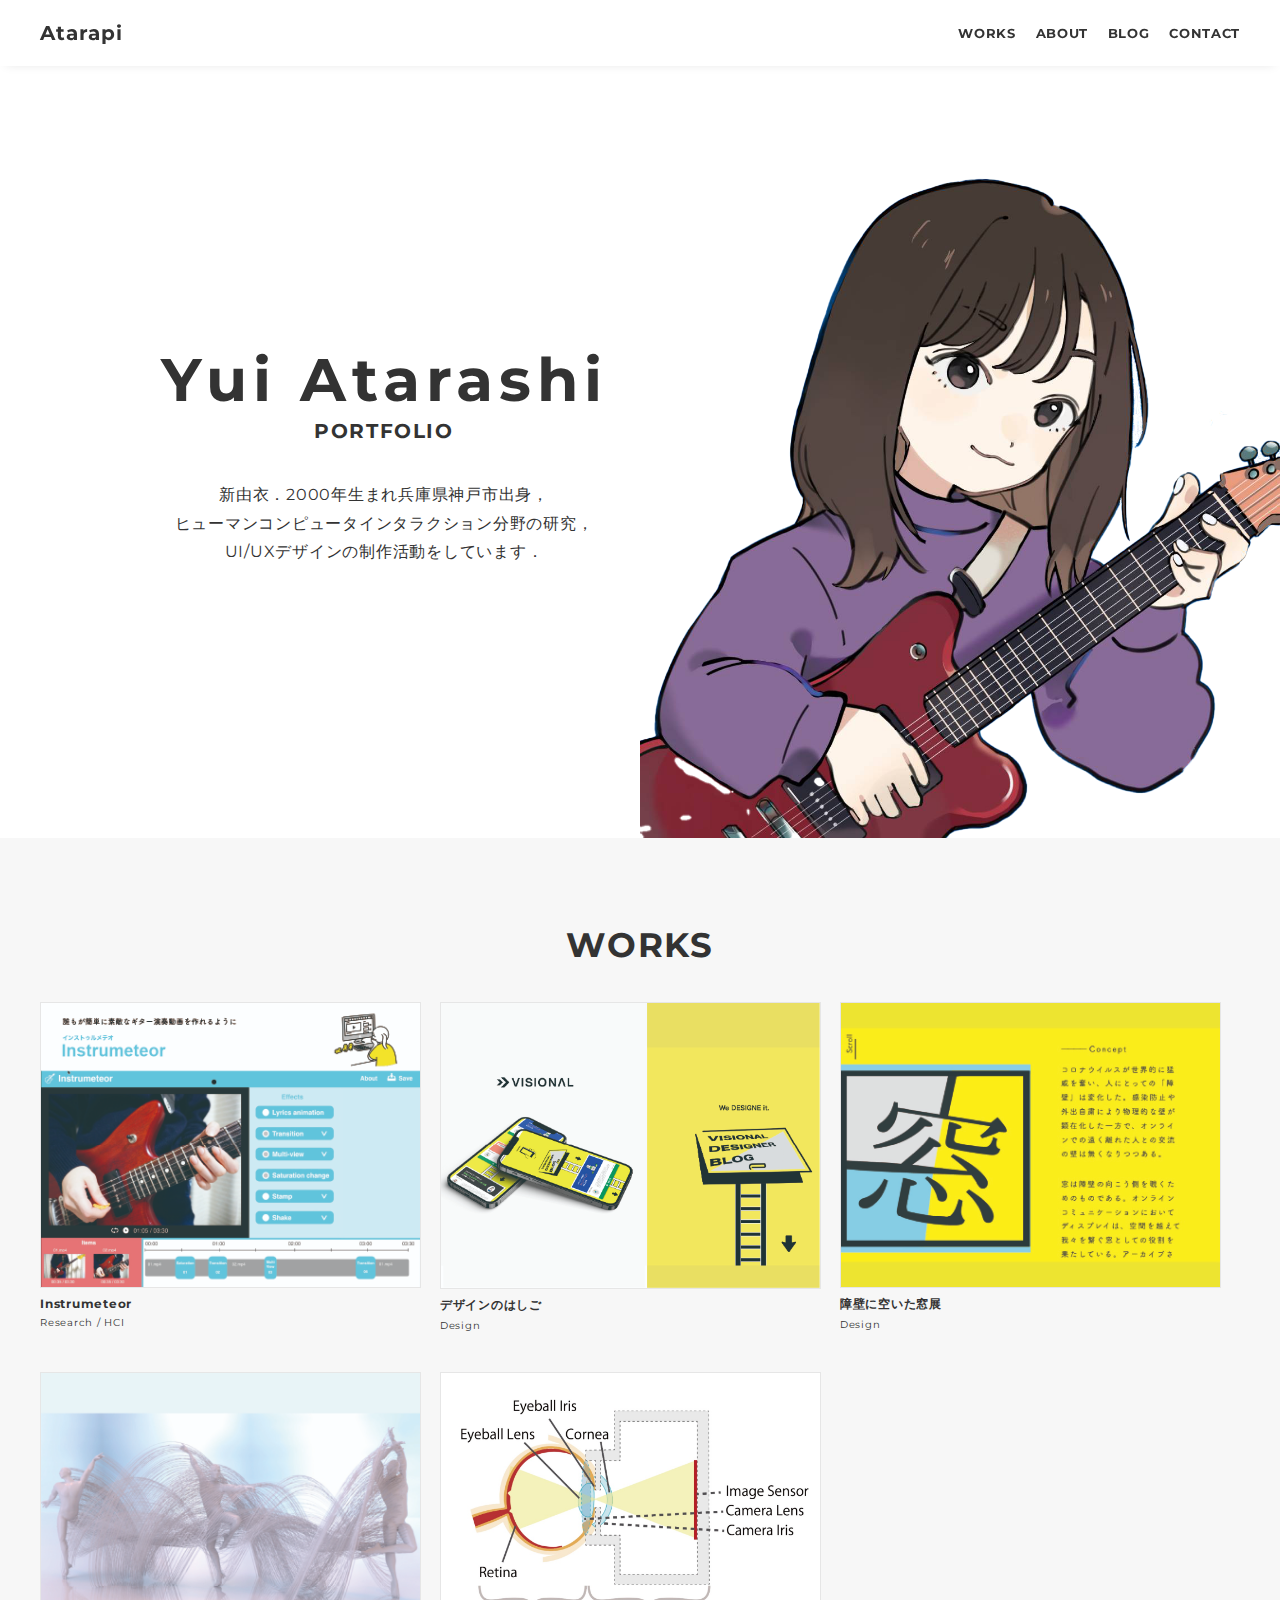
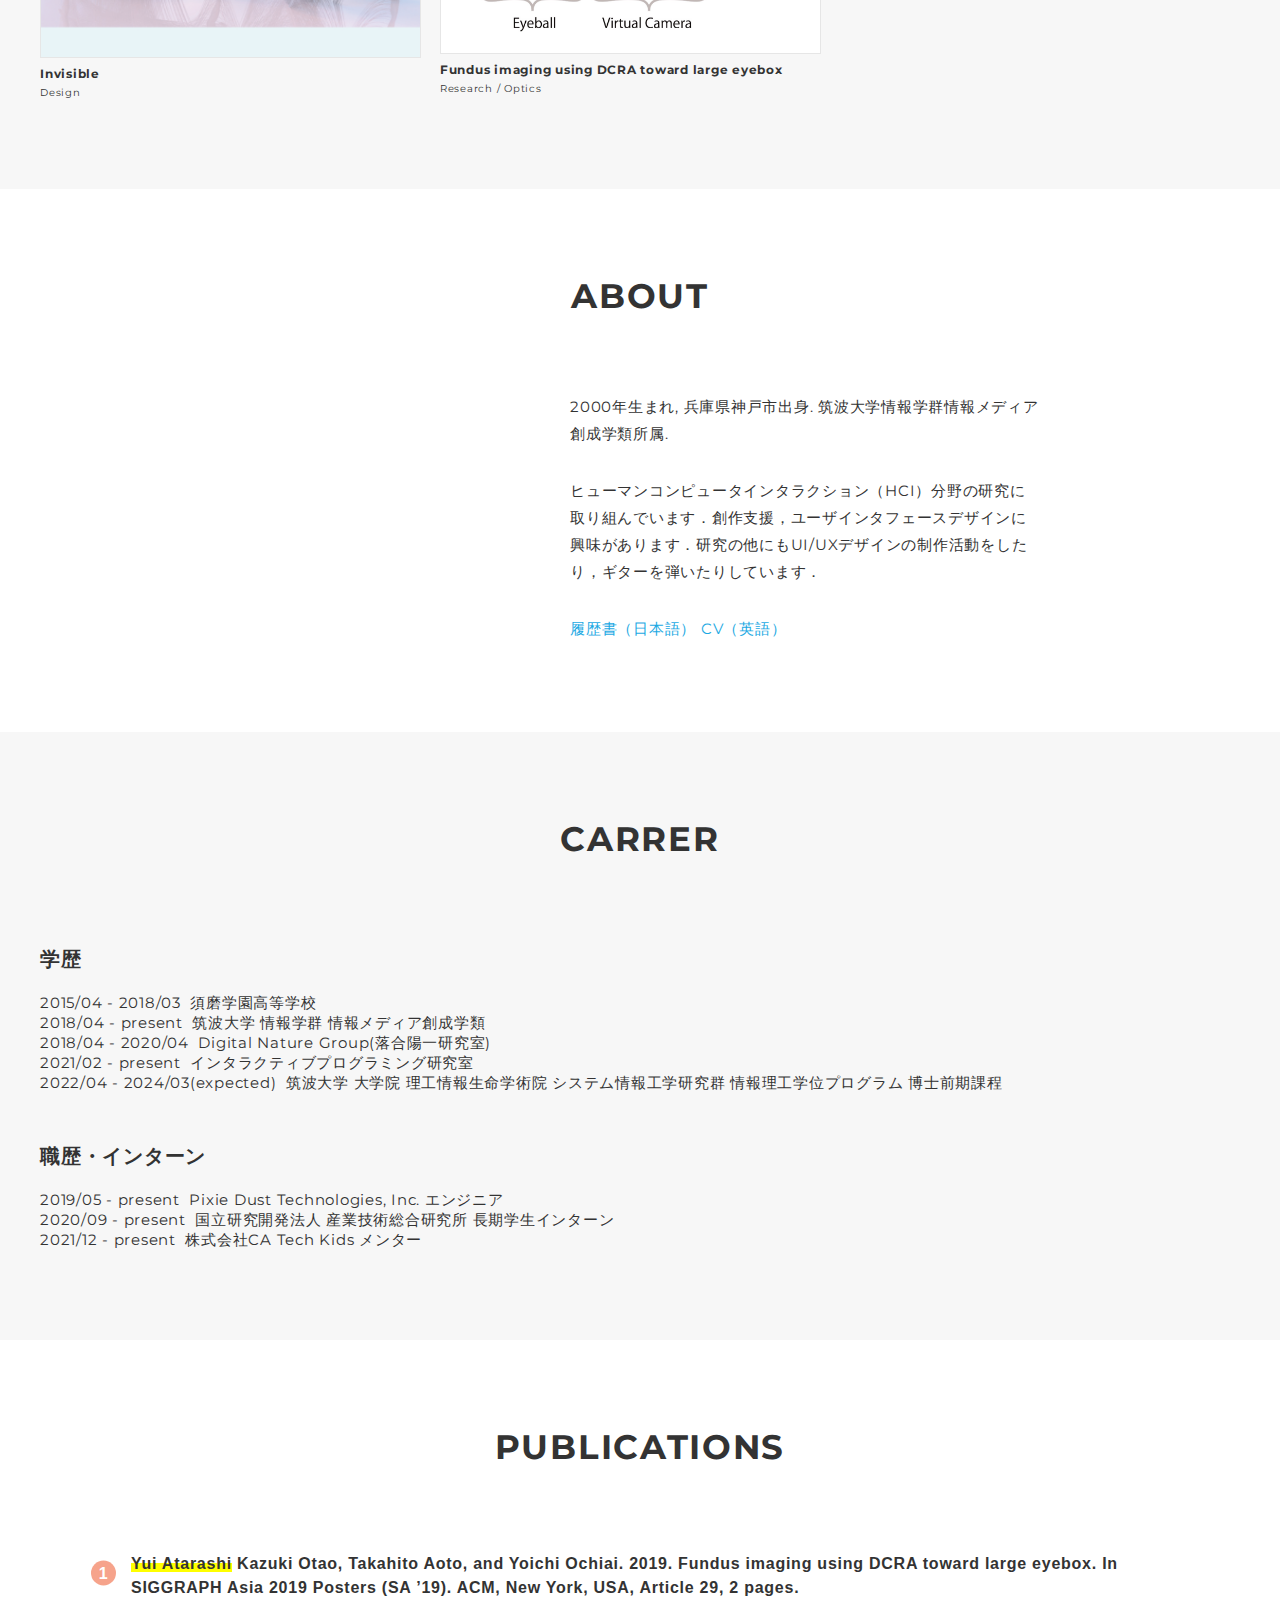
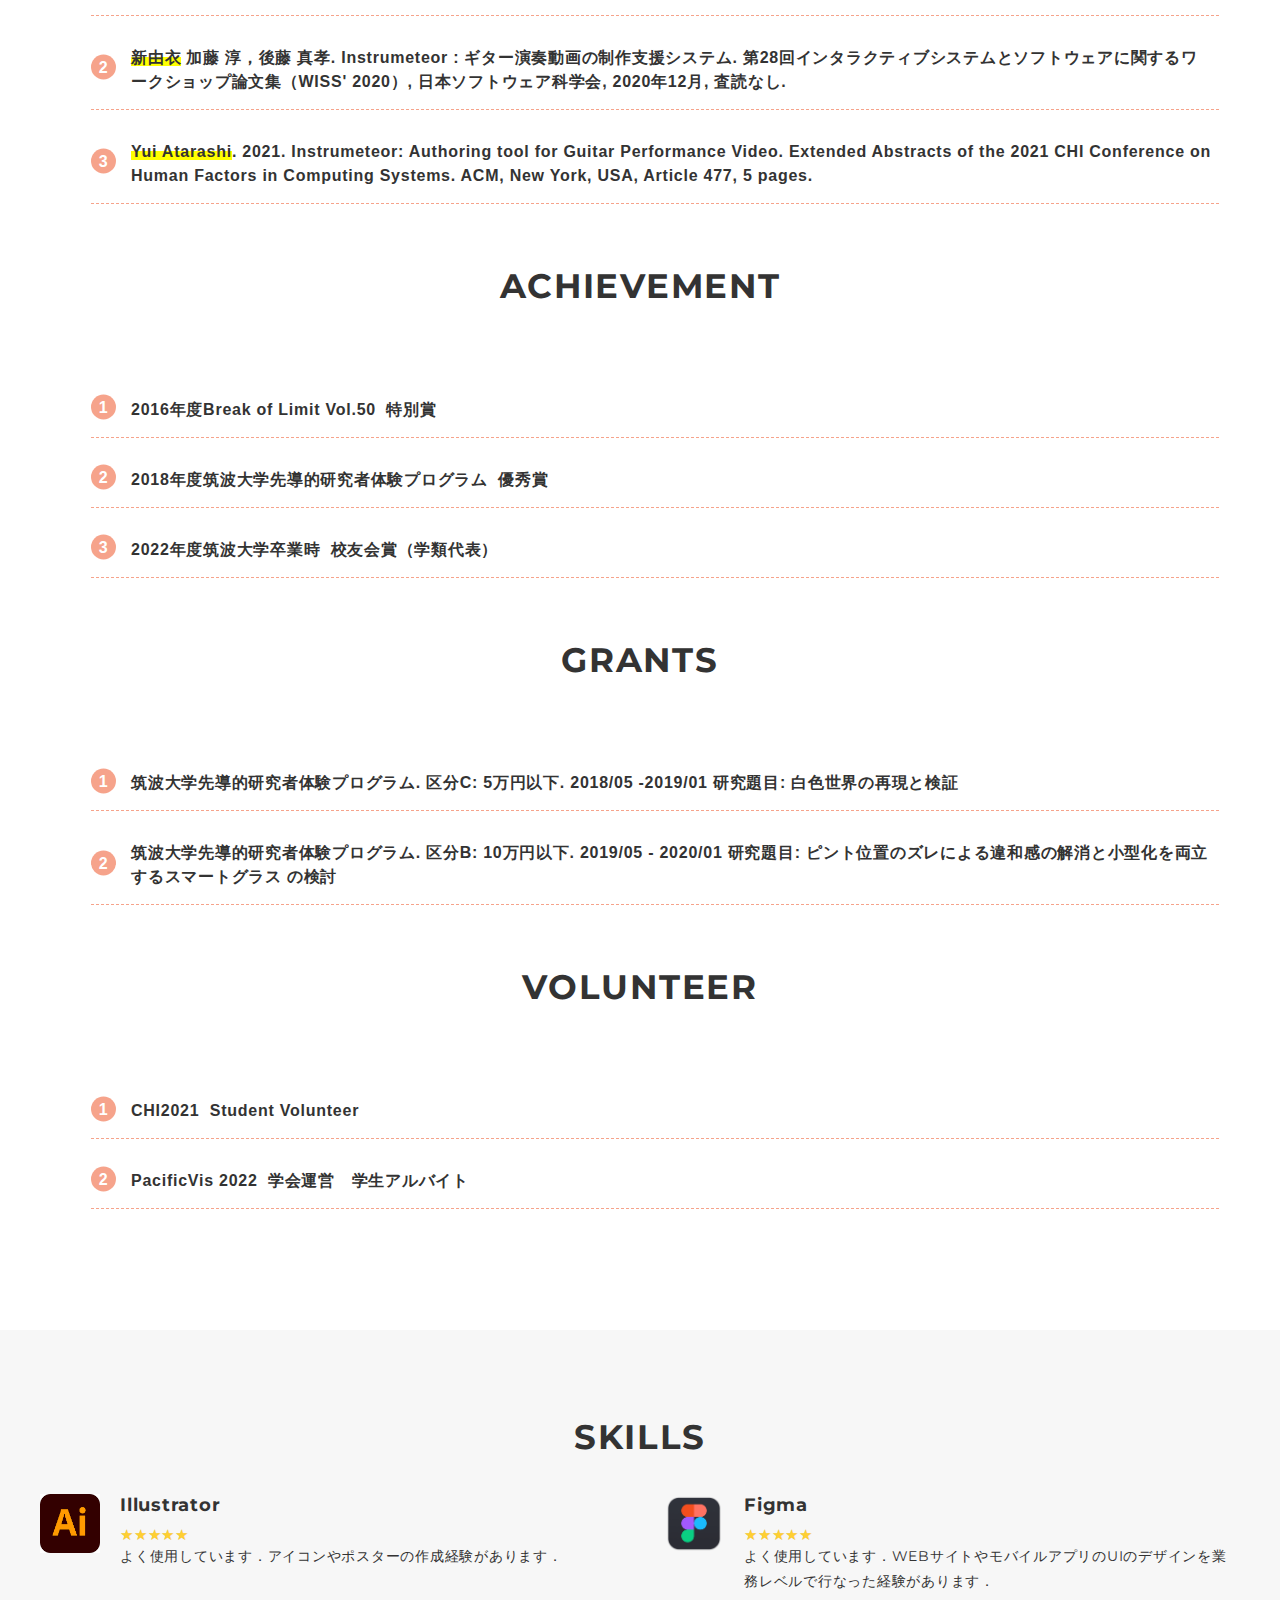
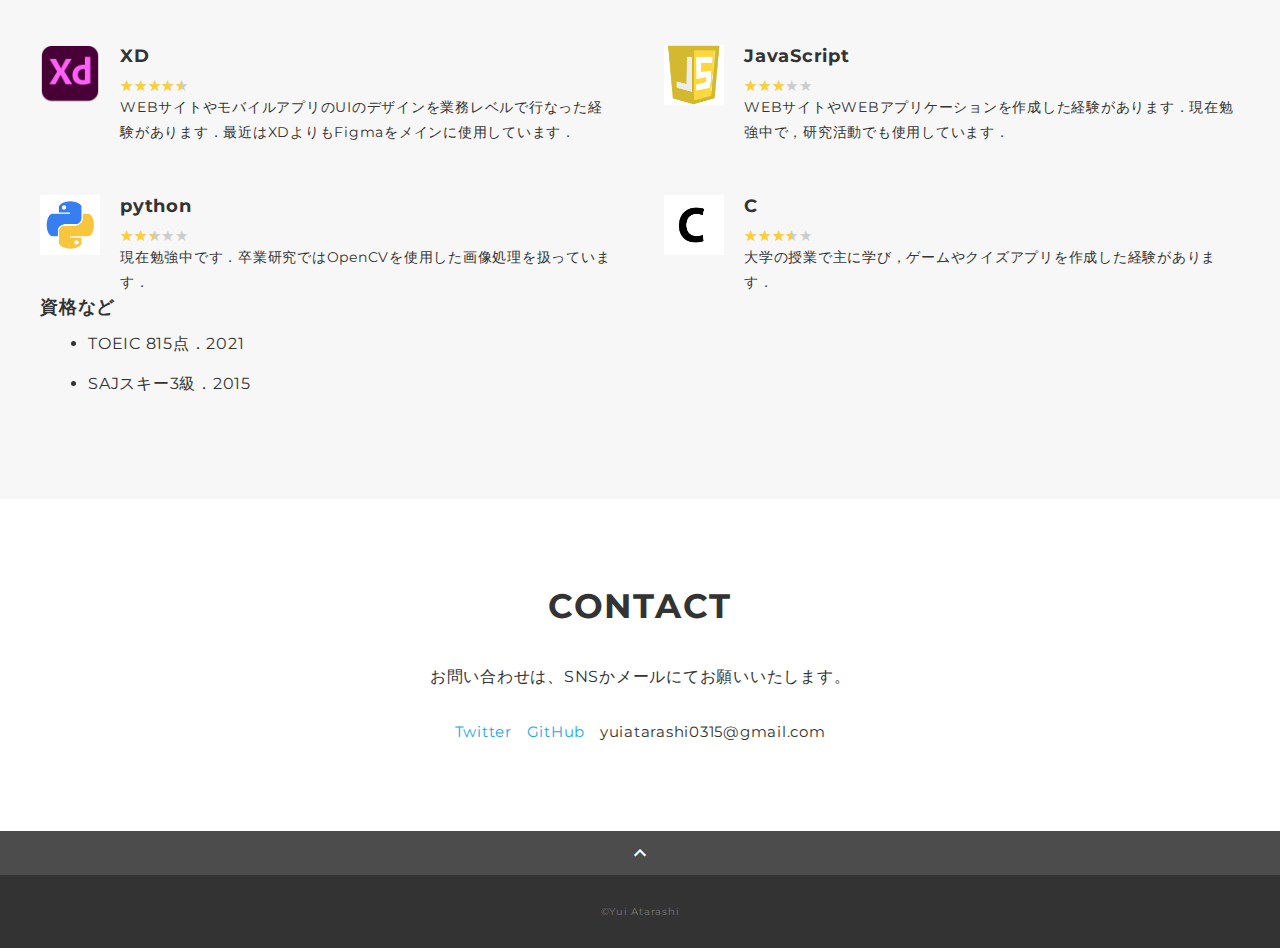
==== commit 2daa65c4: "PacificVisのアルバイト情報の追加" ====
--- a/index.html
+++ b/index.html
@@ -177,6 +177,7 @@
             <h2 class="title">VOLUNTEER</h2>
             <ol class="publication-list">
               <li>CHI2021&nbsp;&nbsp;Student Volunteer</li>
+              <li>PacificVis 2022&nbsp;&nbsp;学会運営　学生アルバイト</li>
             </ol>
           </div>
         </div>
--- a/css/style.css
+++ b/css/style.css
@@ -265,15 +265,17 @@
   margin: 0 auto;
 }
 .profile-img {
-  width: 20%;
-  margin-right: 30px;
+  width: 30%;
+  margin-right: 90px;
   border-radius: 50%;
 }
 .profile-img img {
-  border-radius: 50%;
+  border-radius: 10%;
 }
 .profile-body {
   flex: 1;
+  /* background-color: red; */
+  margin-top: 40px;
 }
 
 .profile-body p {
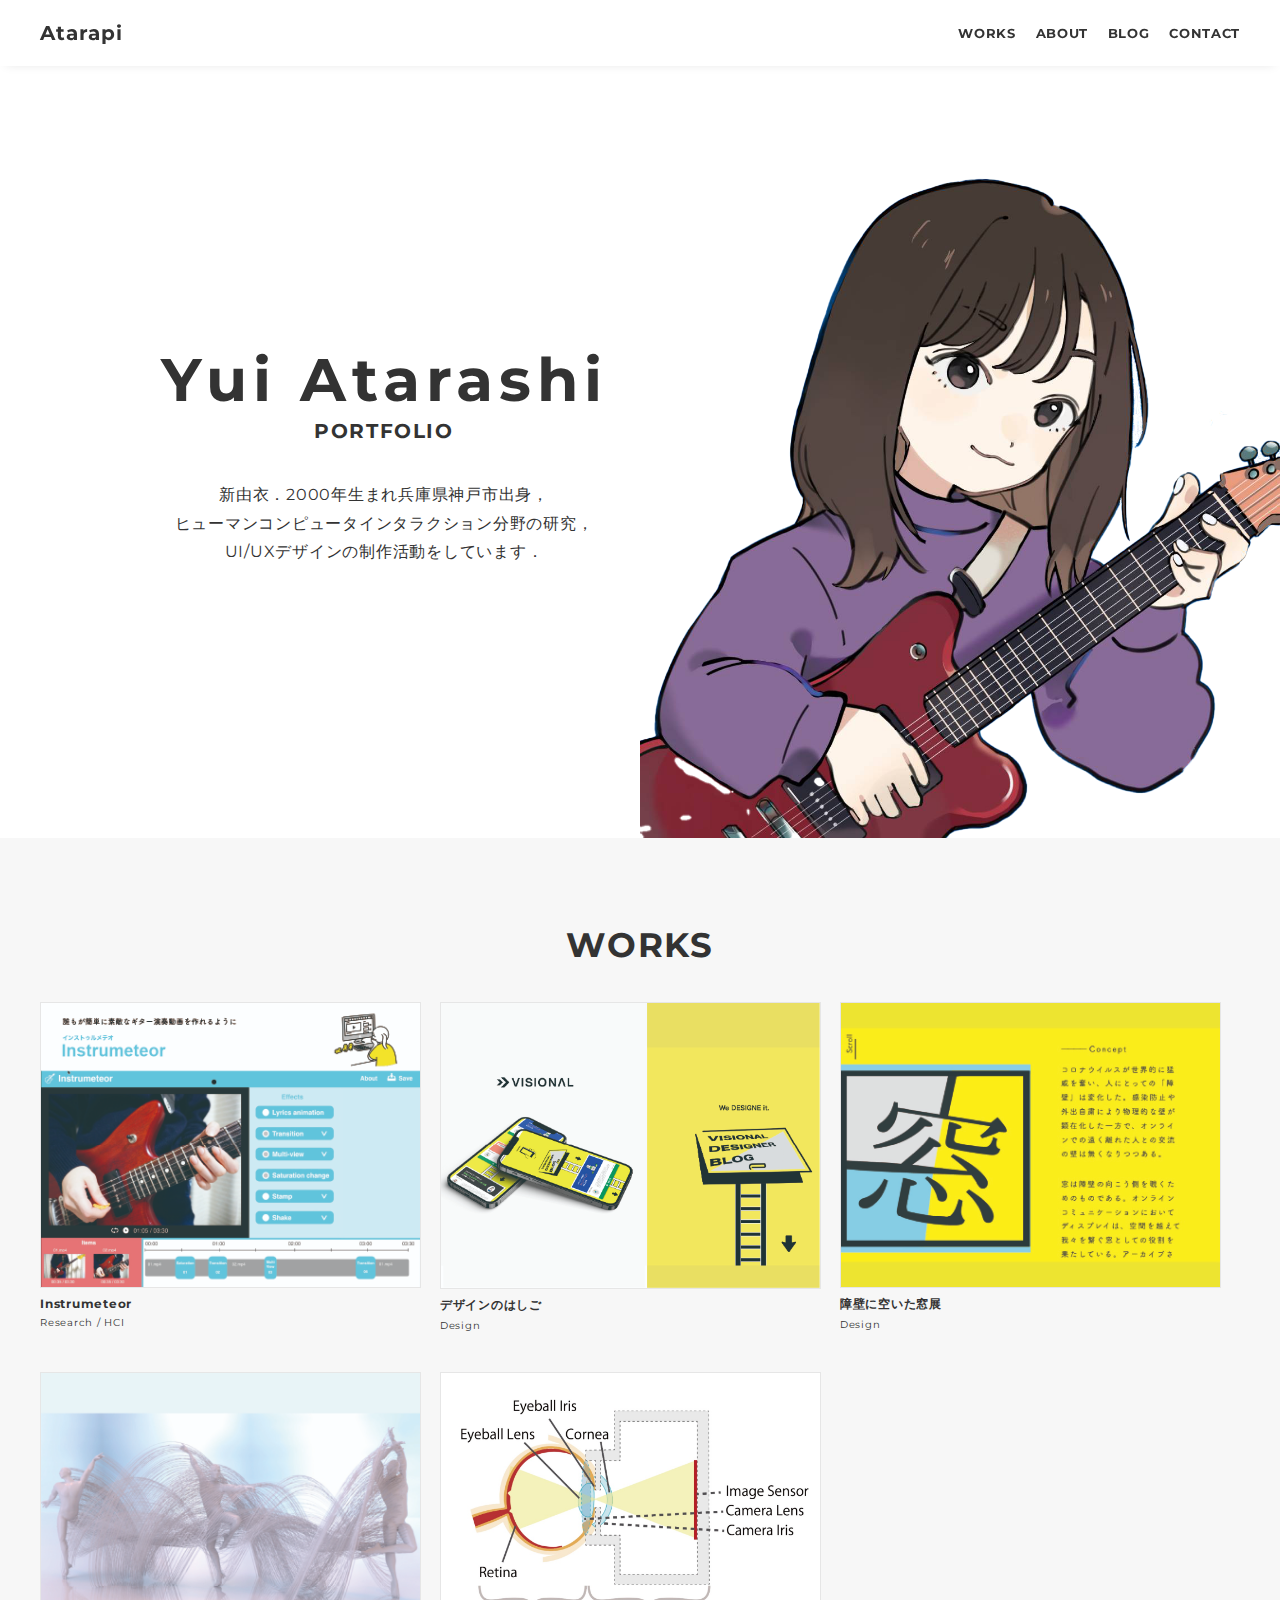
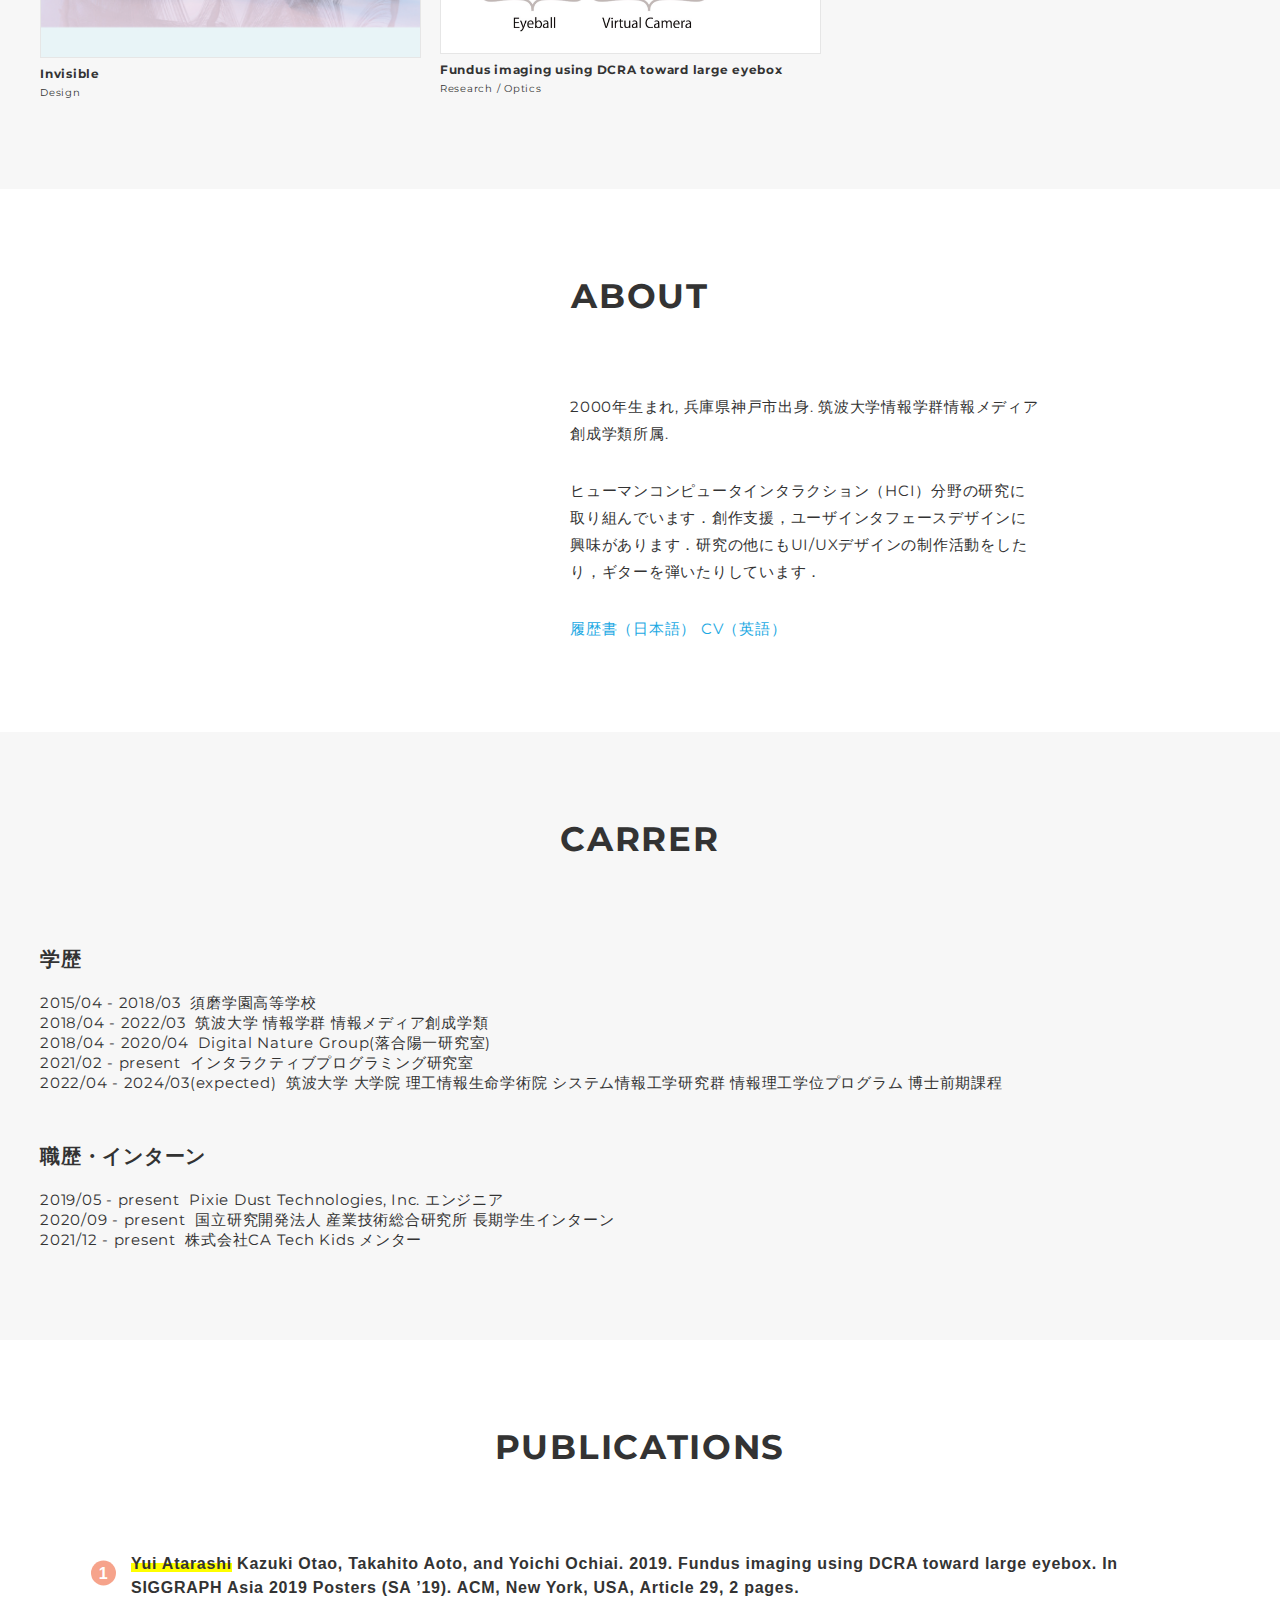
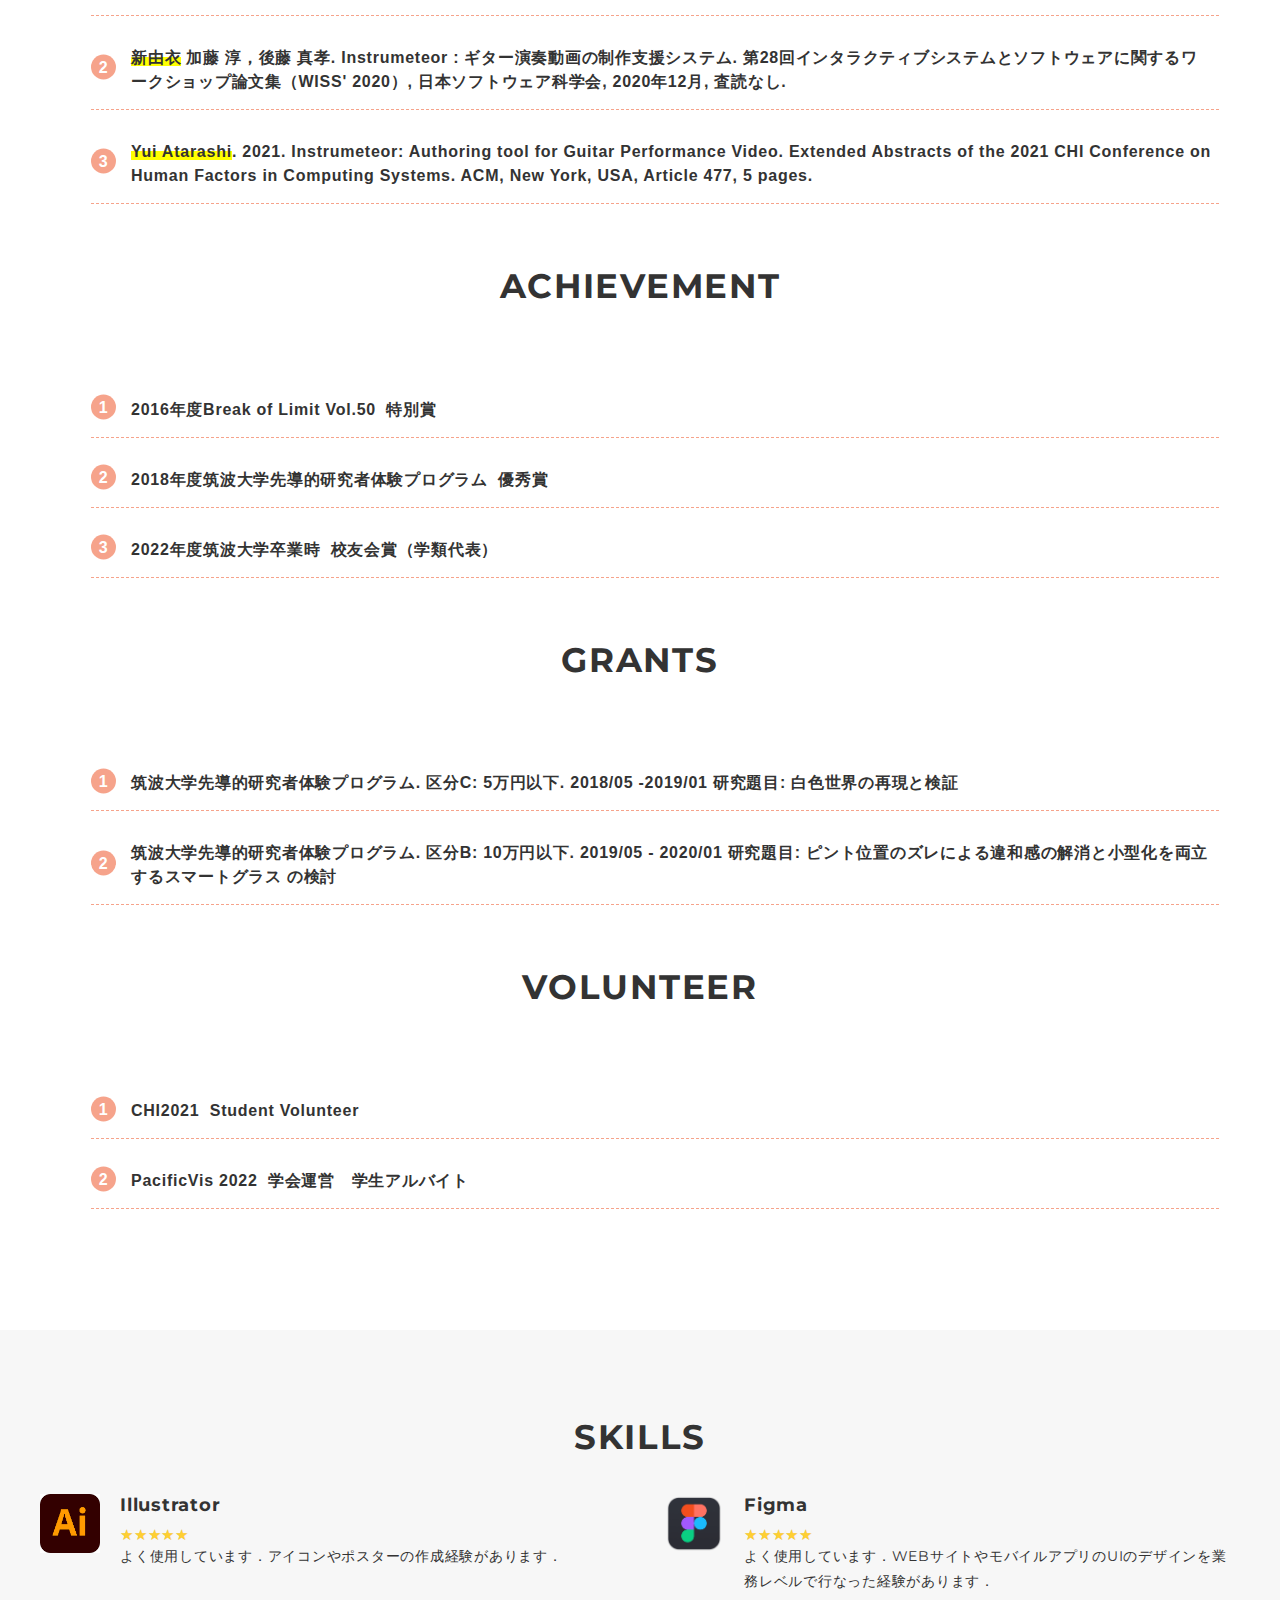
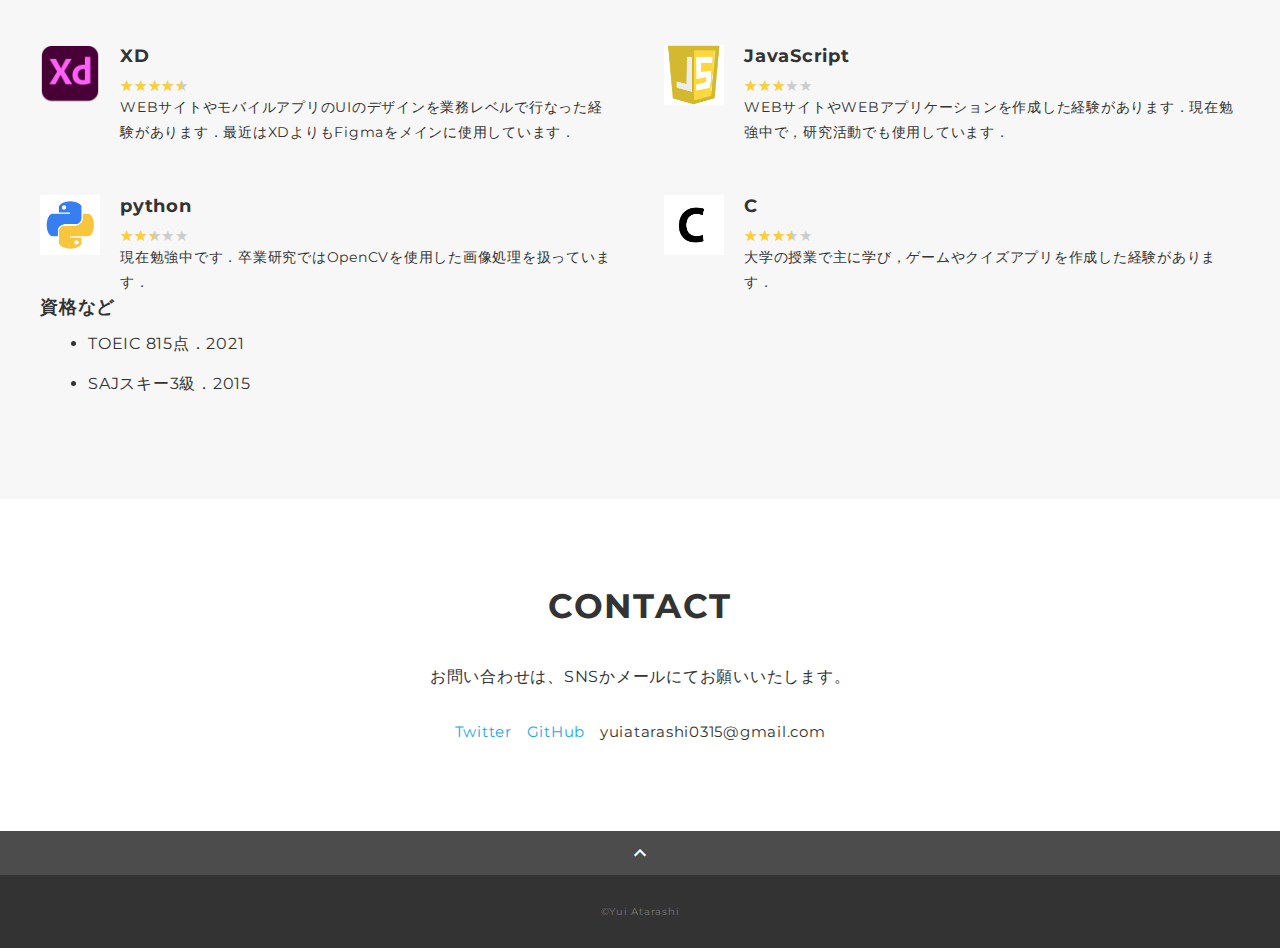
==== commit e0c34c17: "学歴の修正" ====
--- a/index.html
+++ b/index.html
@@ -128,7 +128,7 @@
           <h3 class="carrer-subtitle">学歴</h3>
             <ul style="list-style:none">
               <li>2015/04 - 2018/03&nbsp;&nbsp;須磨学園高等学校</li>
-              <li>2018/04 - present&nbsp;&nbsp;筑波大学 情報学群 情報メディア創成学類</li>
+              <li>2018/04 - 2022/03&nbsp;&nbsp;筑波大学 情報学群 情報メディア創成学類</li>
               <li>2018/04 - 2020/04&nbsp;&nbsp;Digital Nature Group(落合陽一研究室)</li>
               <li>2021/02 - present&nbsp;&nbsp;インタラクティブプログラミング研究室</li>
               <li>2022/04 - 2024/03(expected)&nbsp;&nbsp;筑波大学 大学院 理工情報生命学術院 システム情報工学研究群 情報理工学位プログラム 博士前期課程</li>
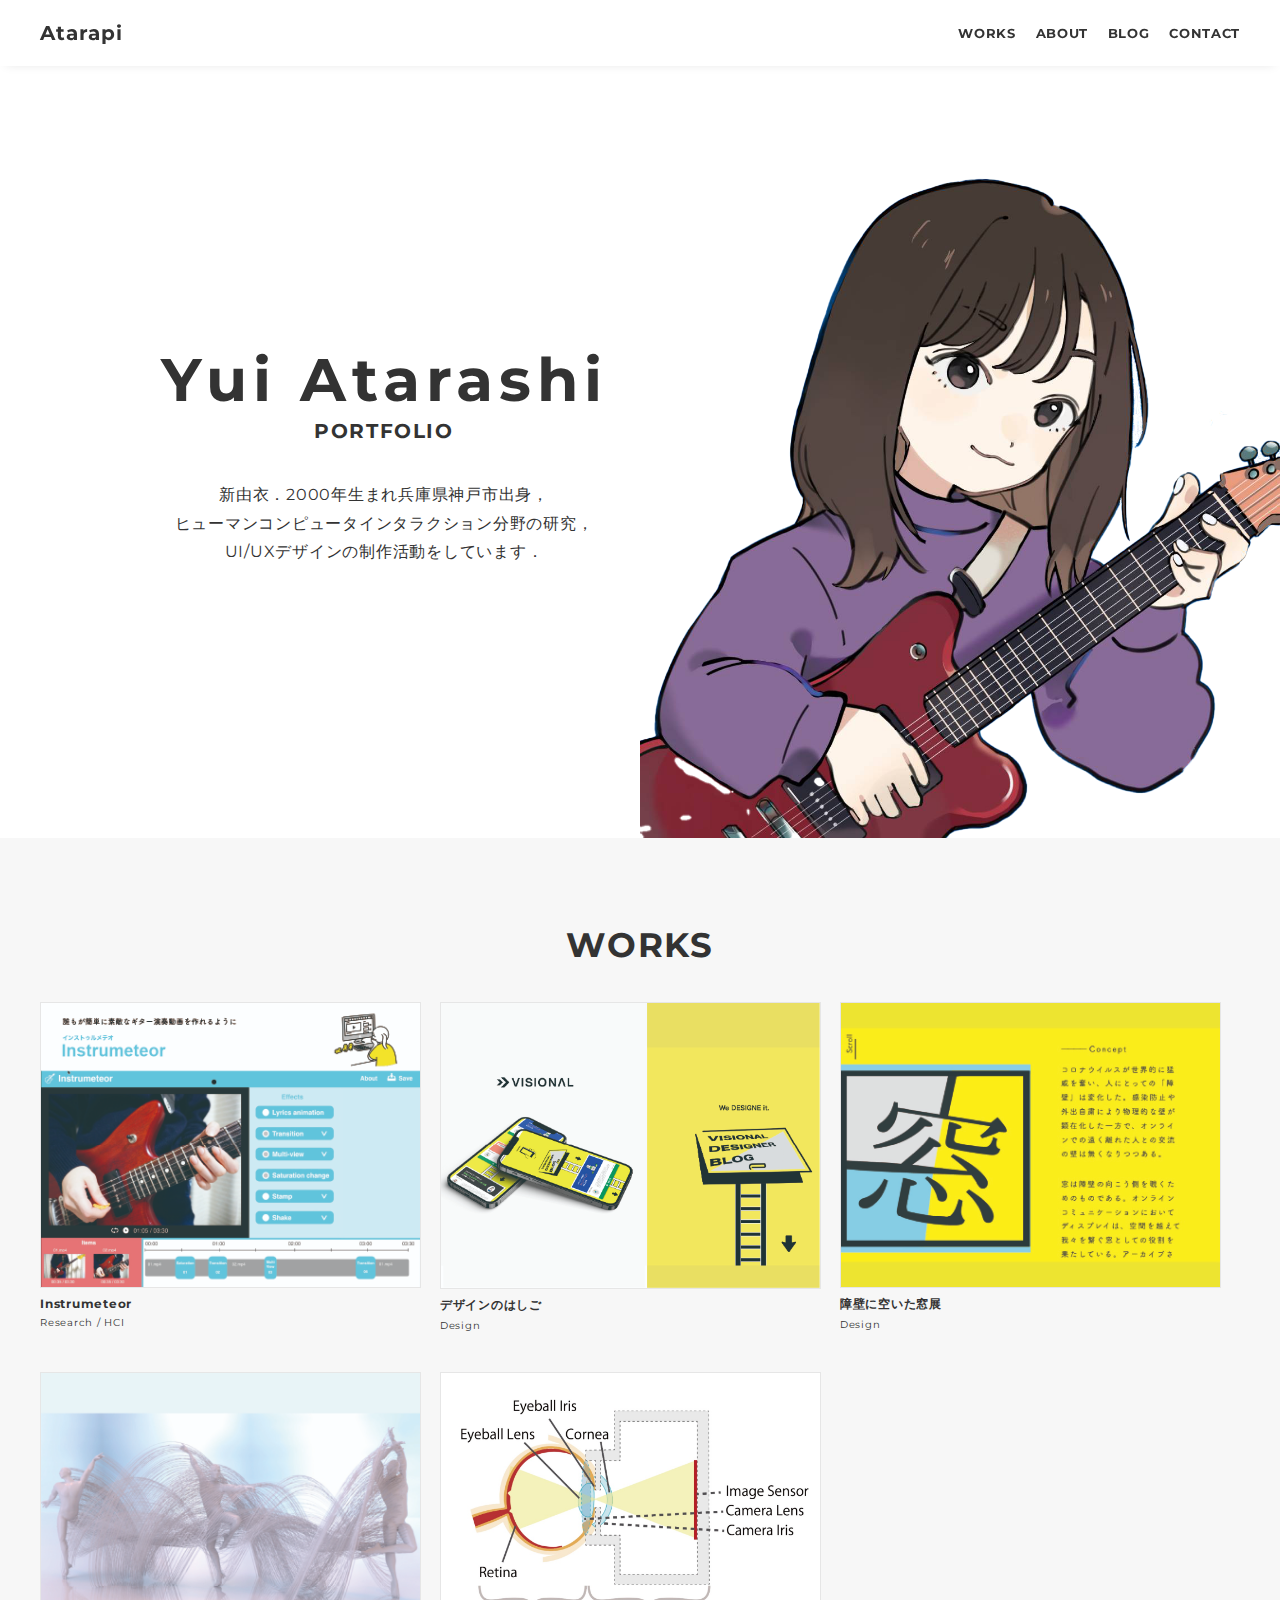
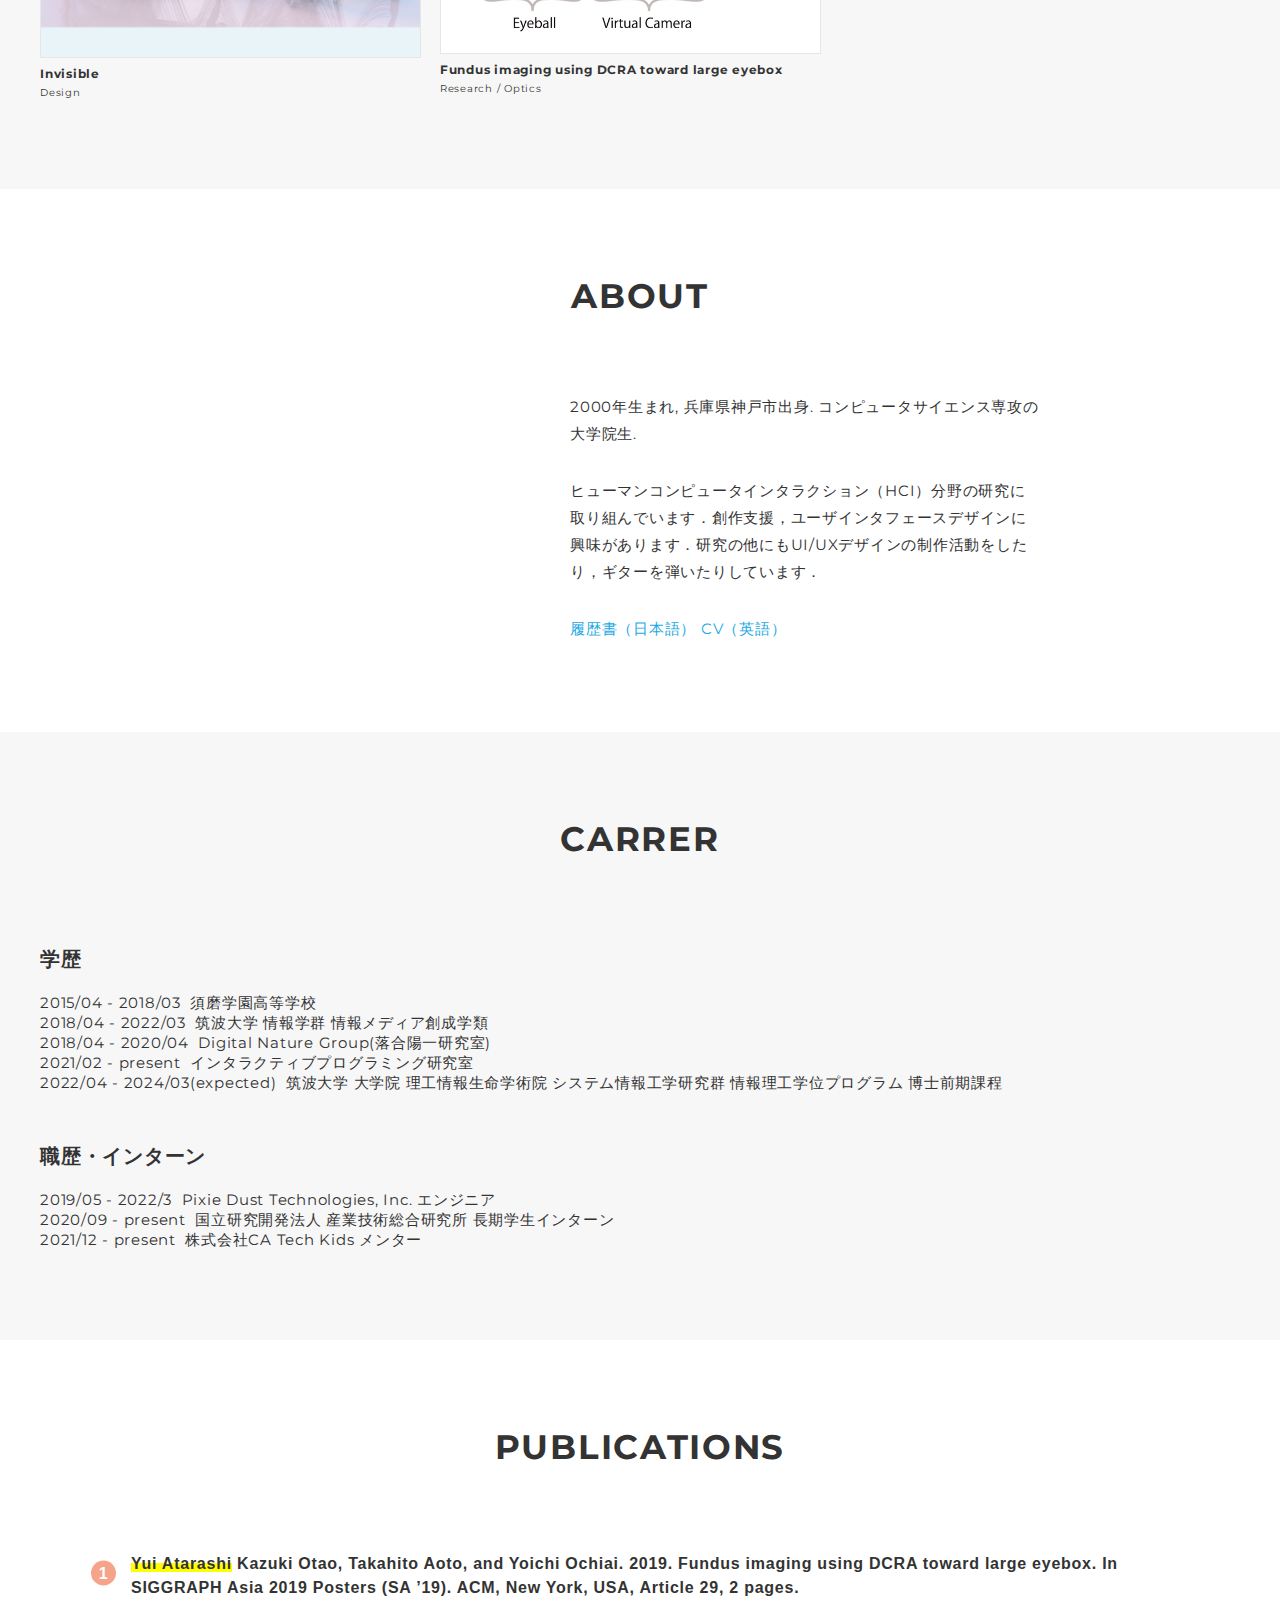
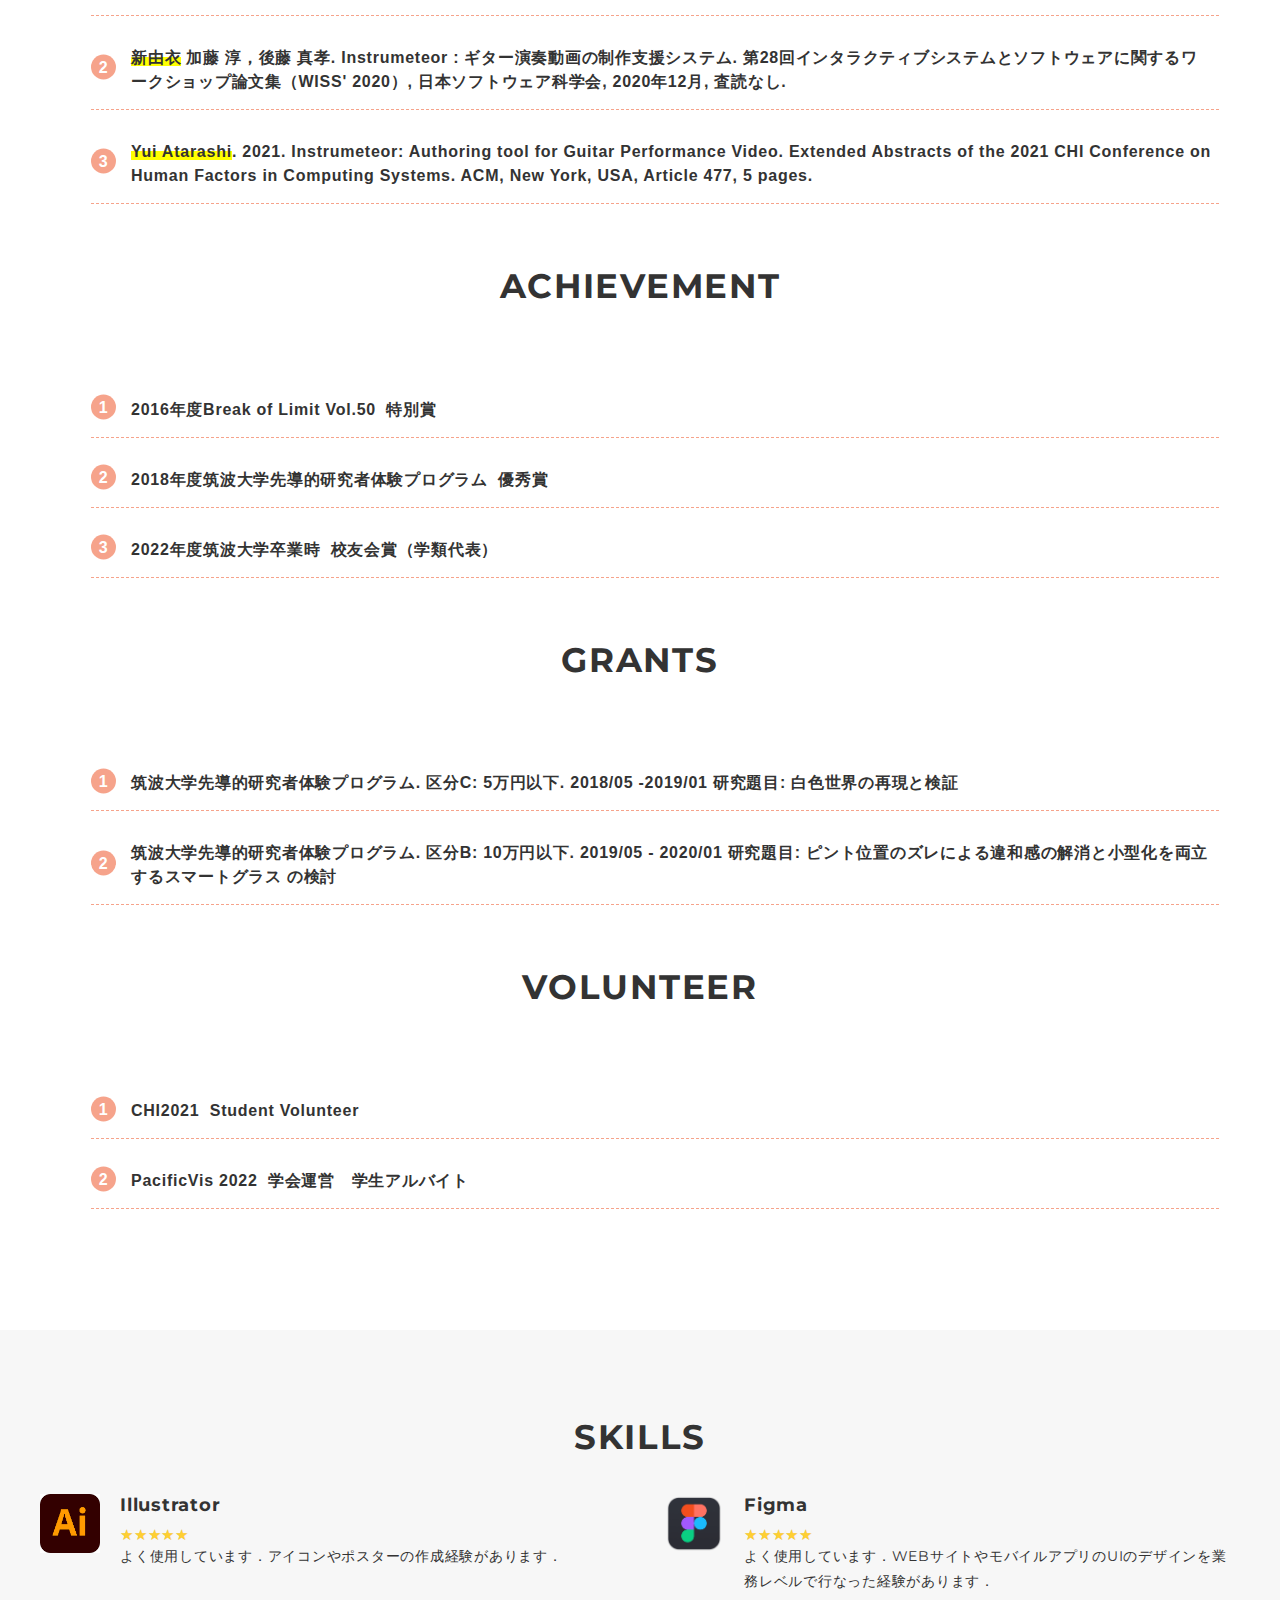
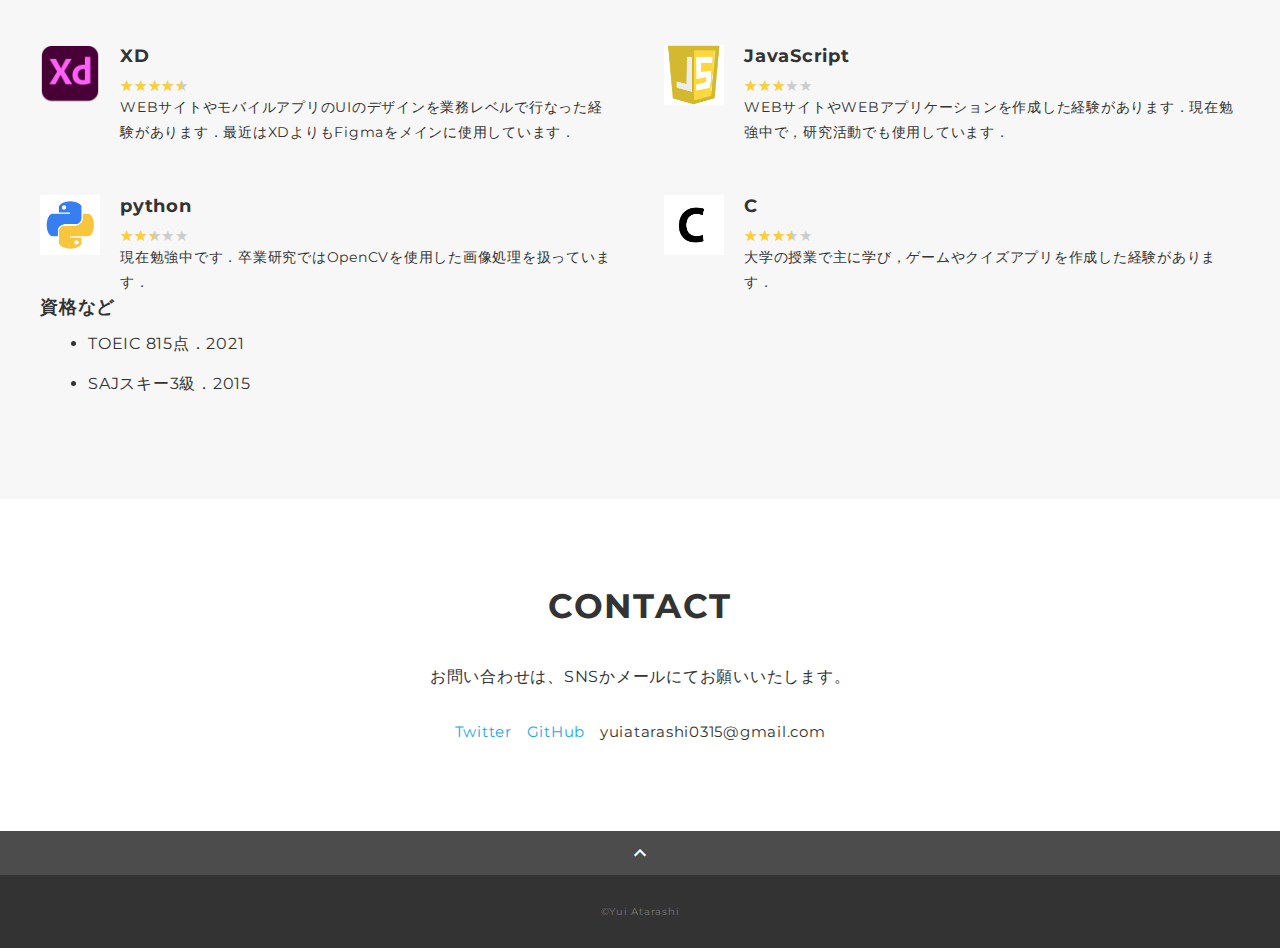
==== commit baafd306: "所属　修正" ====
--- a/index.html
+++ b/index.html
@@ -106,7 +106,7 @@
           </p>
           <div class="profile-body">
             <p>
-              2000年生まれ, 兵庫県神戸市出身.  筑波大学情報学群情報メディア創成学類所属.
+              2000年生まれ, 兵庫県神戸市出身.  コンピュータサイエンス専攻の大学院生.
             </p>
             <p>
               ヒューマンコンピュータインタラクション（HCI）分野の研究に取り組んでいます．創作支援，ユーザインタフェースデザインに興味があります．研究の他にもUI/UXデザインの制作活動をしたり，ギターを弾いたりしています．
@@ -135,7 +135,7 @@
             </ul>
           <h3 class="carrer-subtitle">職歴・インターン</h3>
             <ul style="list-style:none">
-              <li>2019/05 - present&nbsp;&nbsp;Pixie Dust Technologies, Inc. エンジニア </li>
+              <li>2019/05 - 2022/3&nbsp;&nbsp;Pixie Dust Technologies, Inc. エンジニア </li>
               <li>2020/09 - present&nbsp;&nbsp;国立研究開発法人 産業技術総合研究所  長期学生インターン</li>
               <li>2021/12 - present&nbsp;&nbsp;株式会社CA Tech Kids メンター</li>
             </ul>
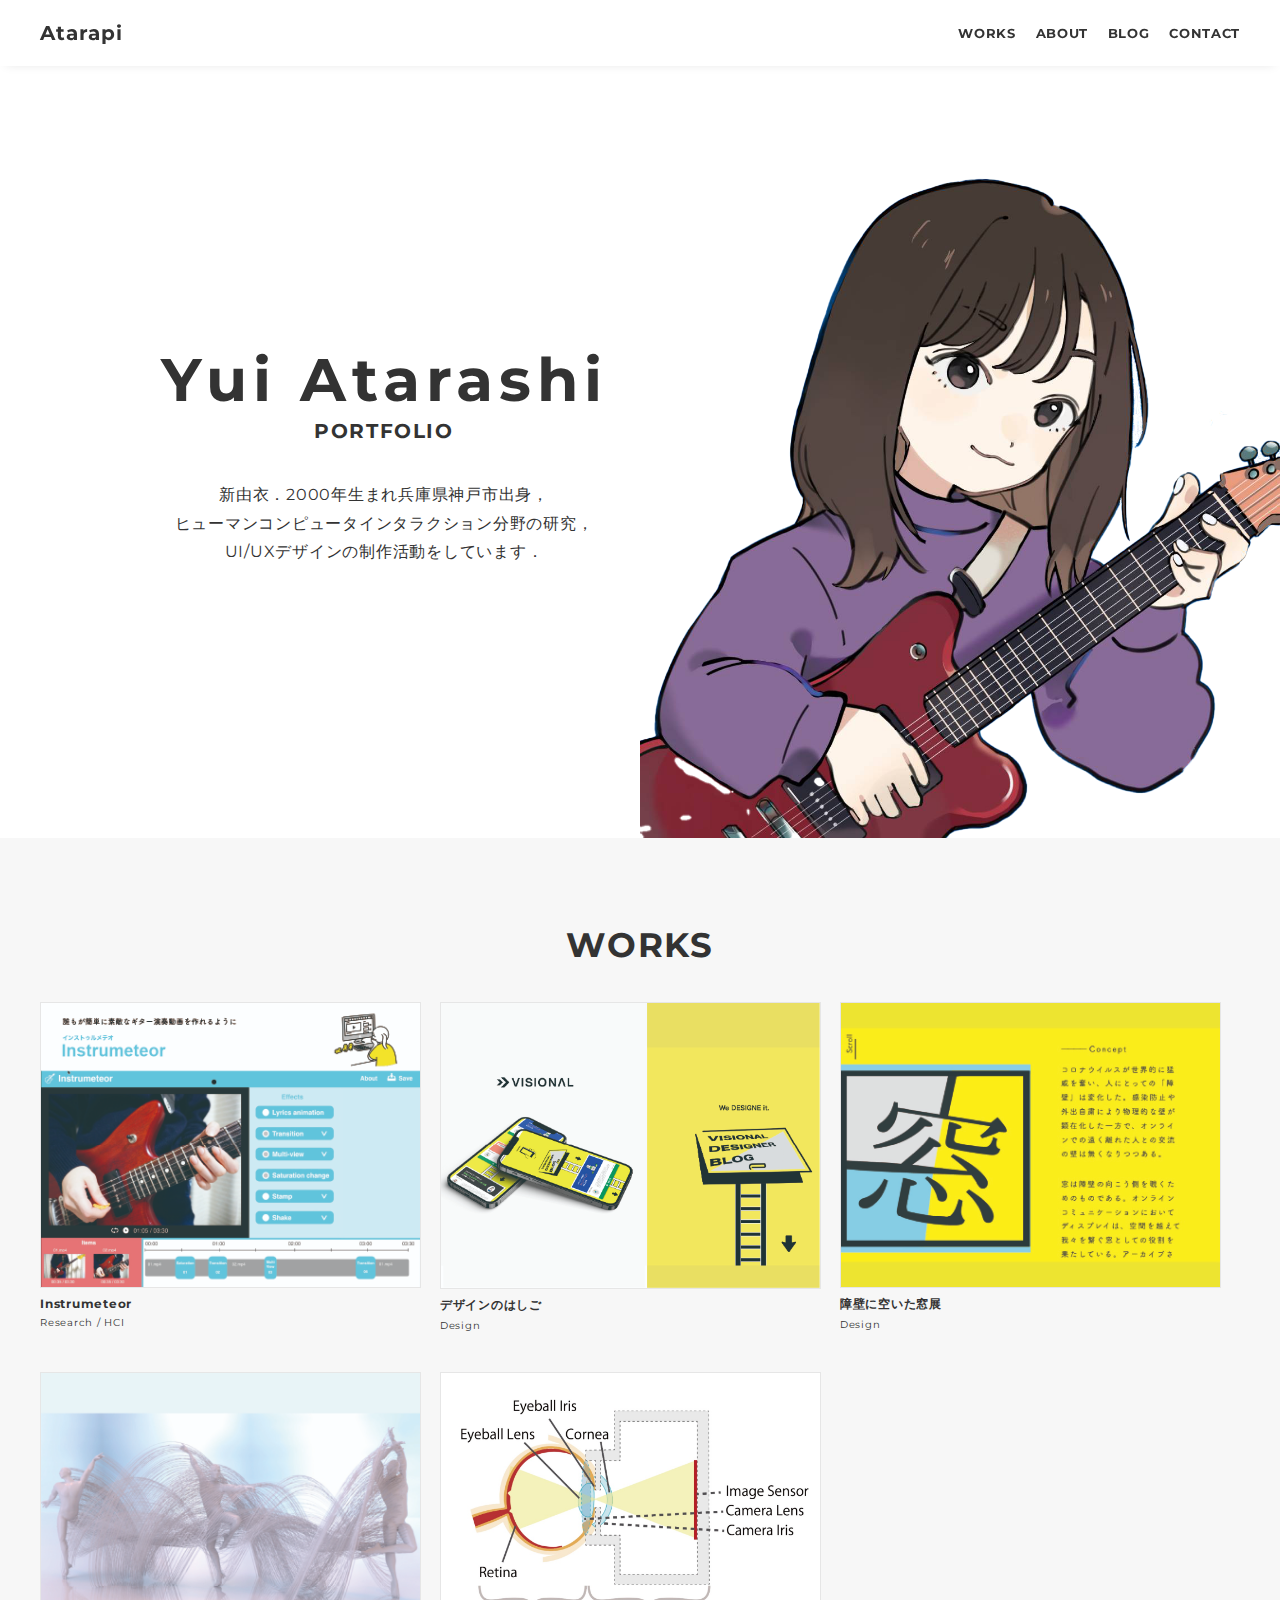
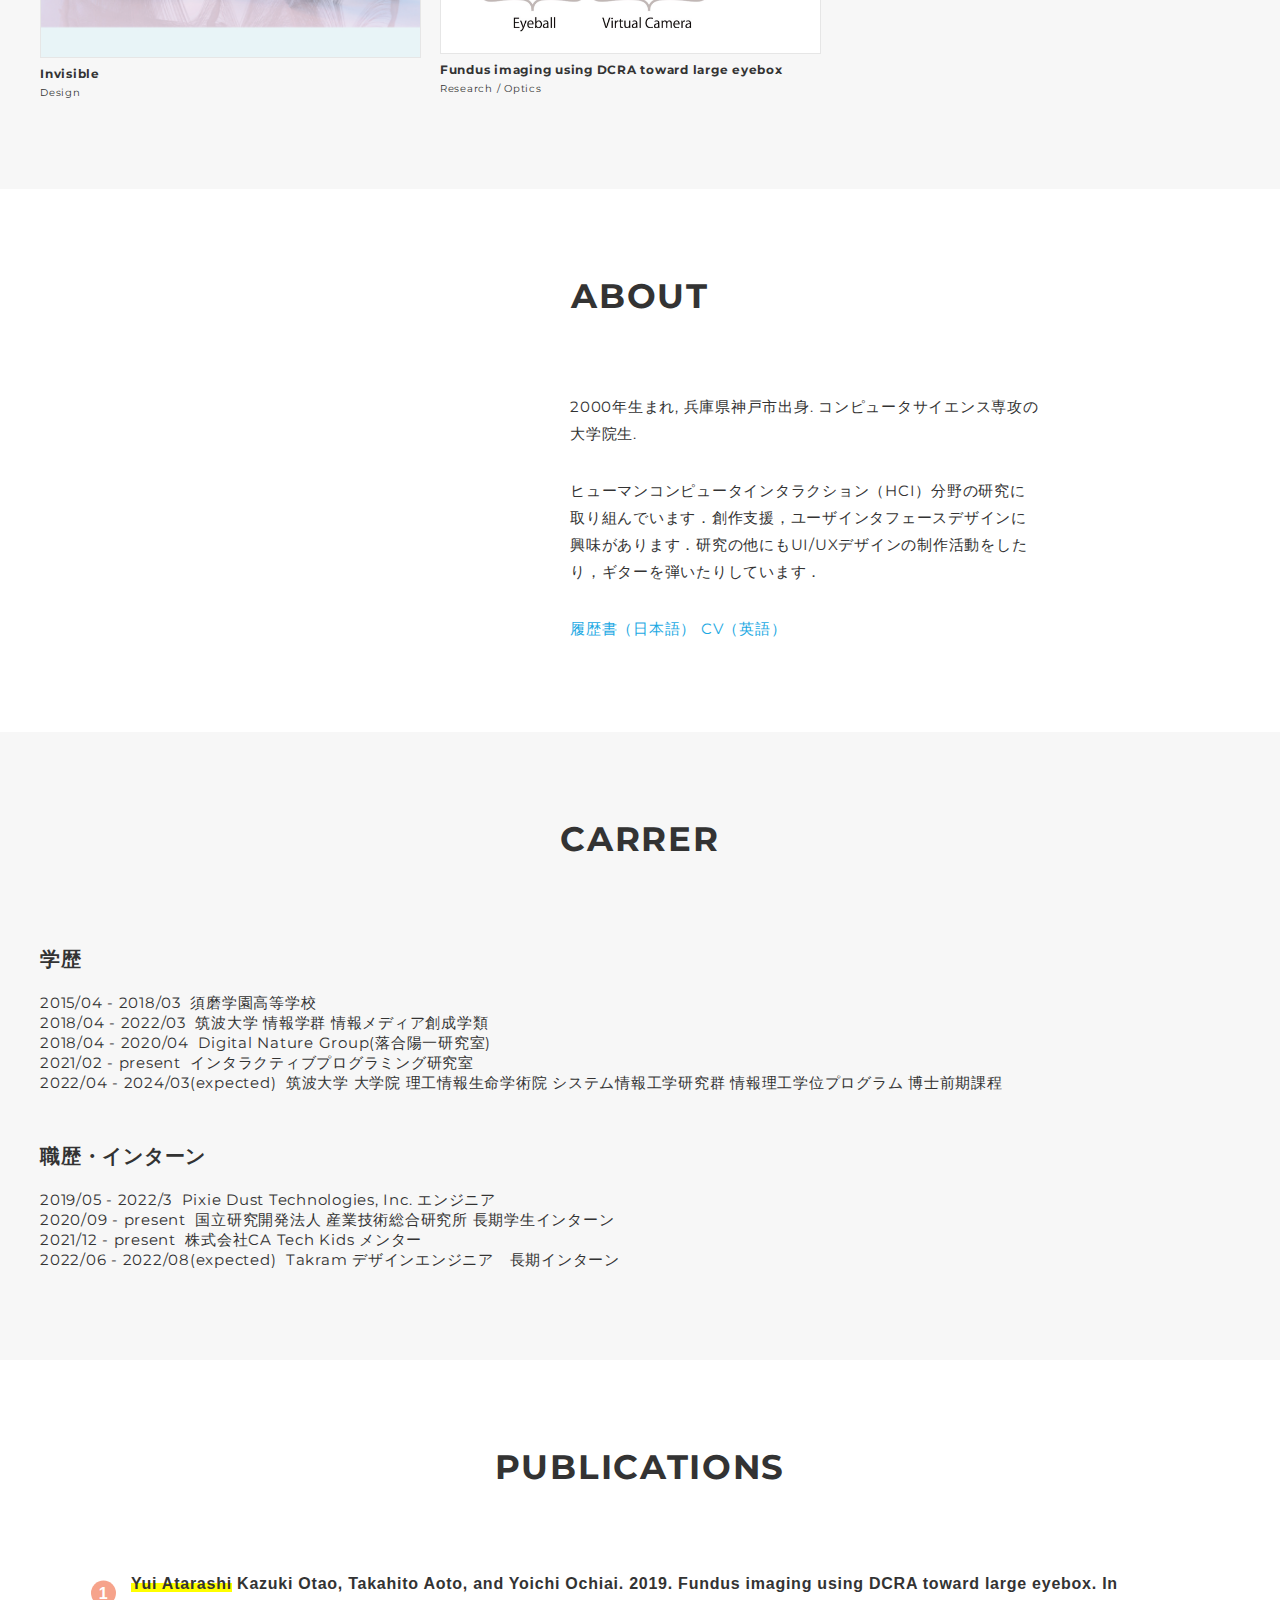
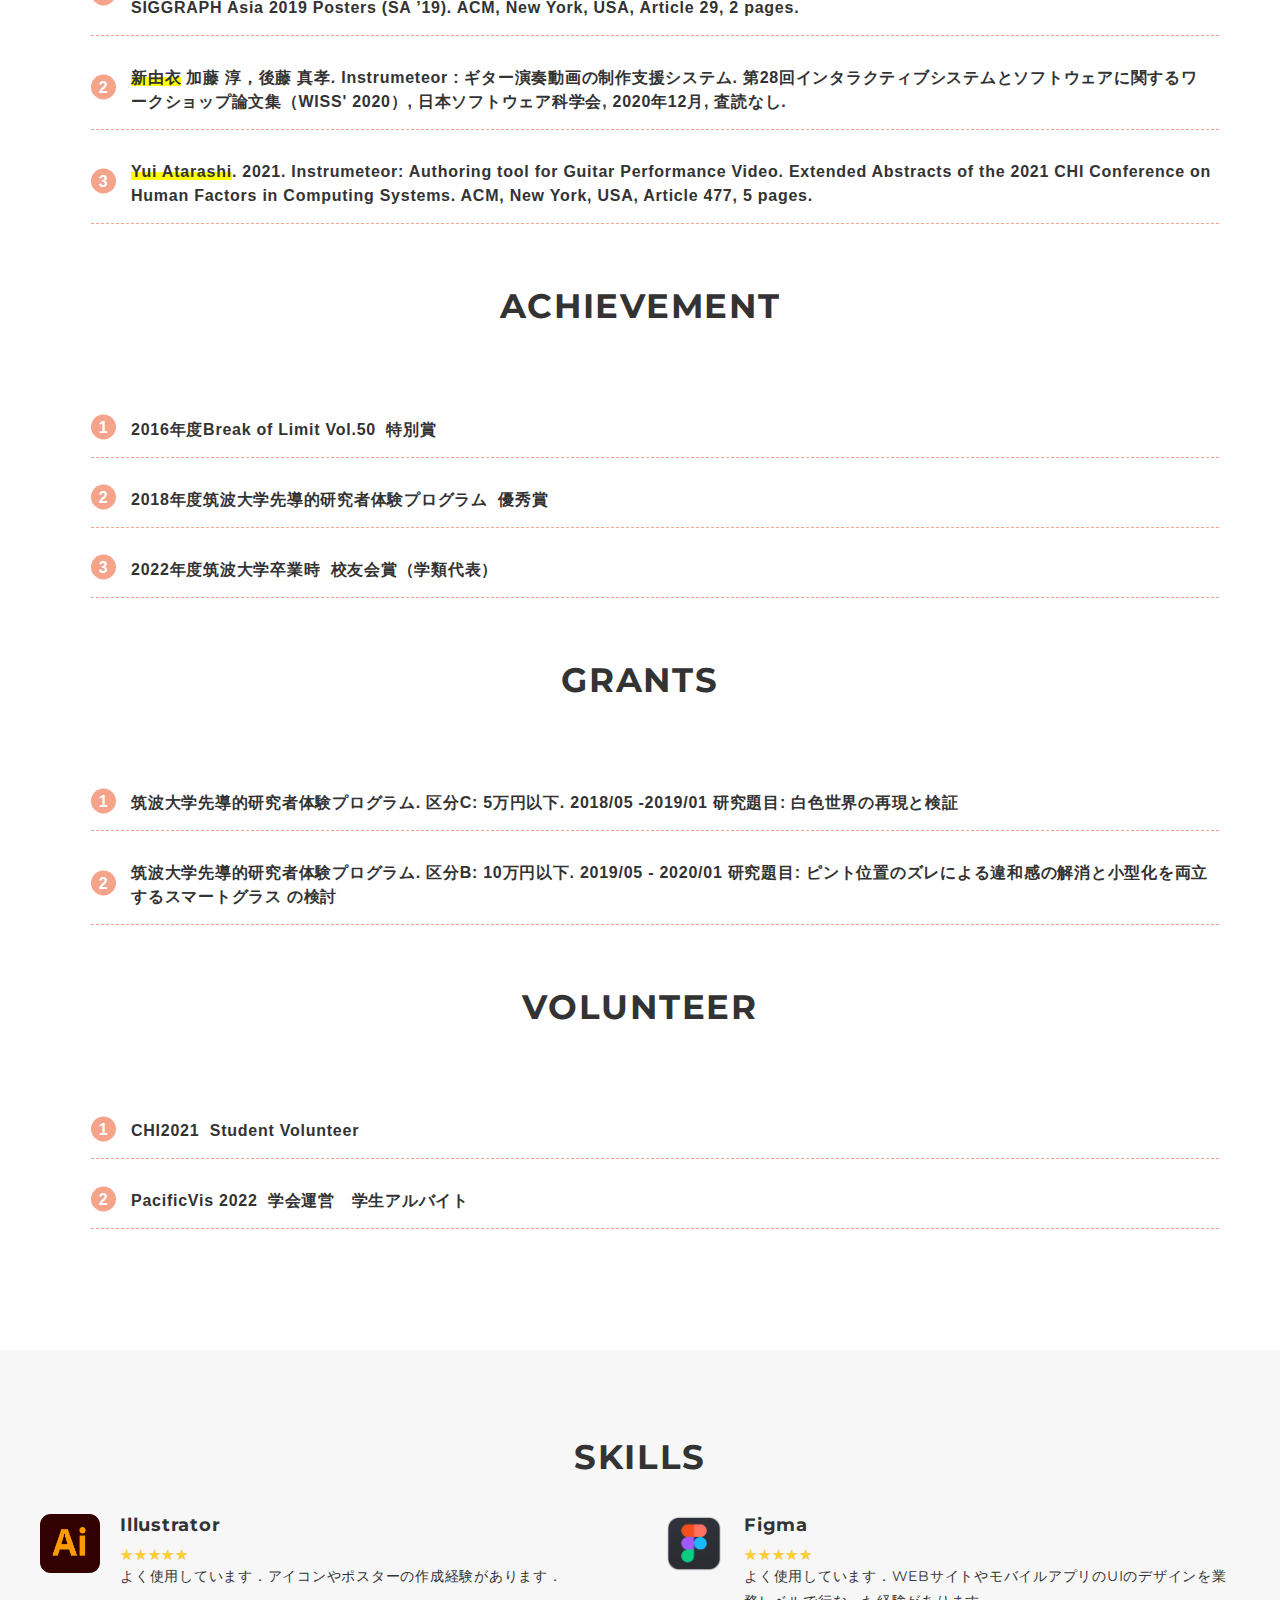
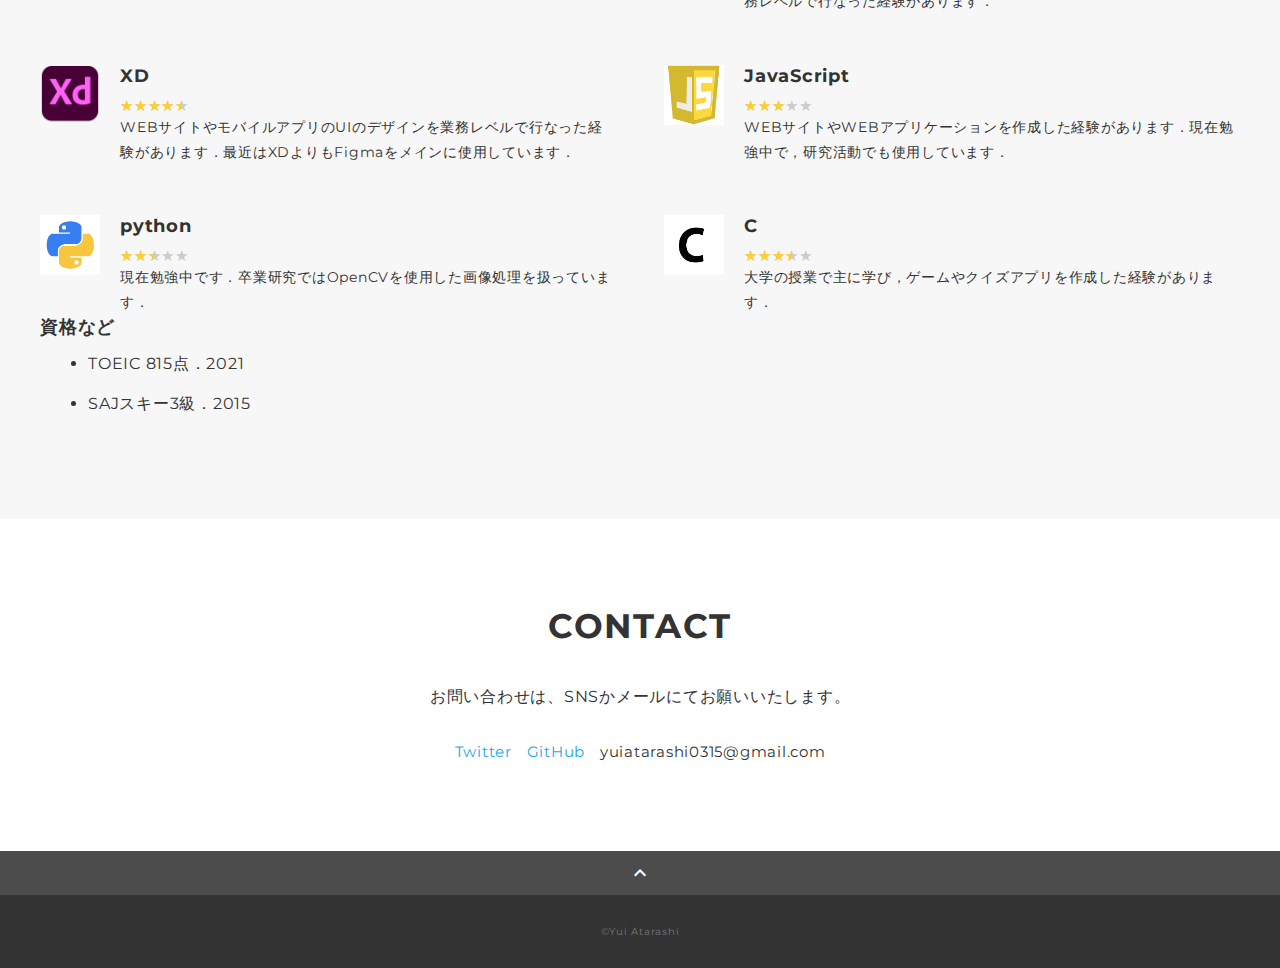
==== commit d929c94f: "Takram 情報追加" ====
--- a/index.html
+++ b/index.html
@@ -138,6 +138,7 @@
               <li>2019/05 - 2022/3&nbsp;&nbsp;Pixie Dust Technologies, Inc. エンジニア </li>
               <li>2020/09 - present&nbsp;&nbsp;国立研究開発法人 産業技術総合研究所  長期学生インターン</li>
               <li>2021/12 - present&nbsp;&nbsp;株式会社CA Tech Kids メンター</li>
+              <li>2022/06 - 2022/08(expected)&nbsp;&nbsp;Takram デザインエンジニア　長期インターン</li>
             </ul>
         </div>
         <!-- <ol class="carrer-list">
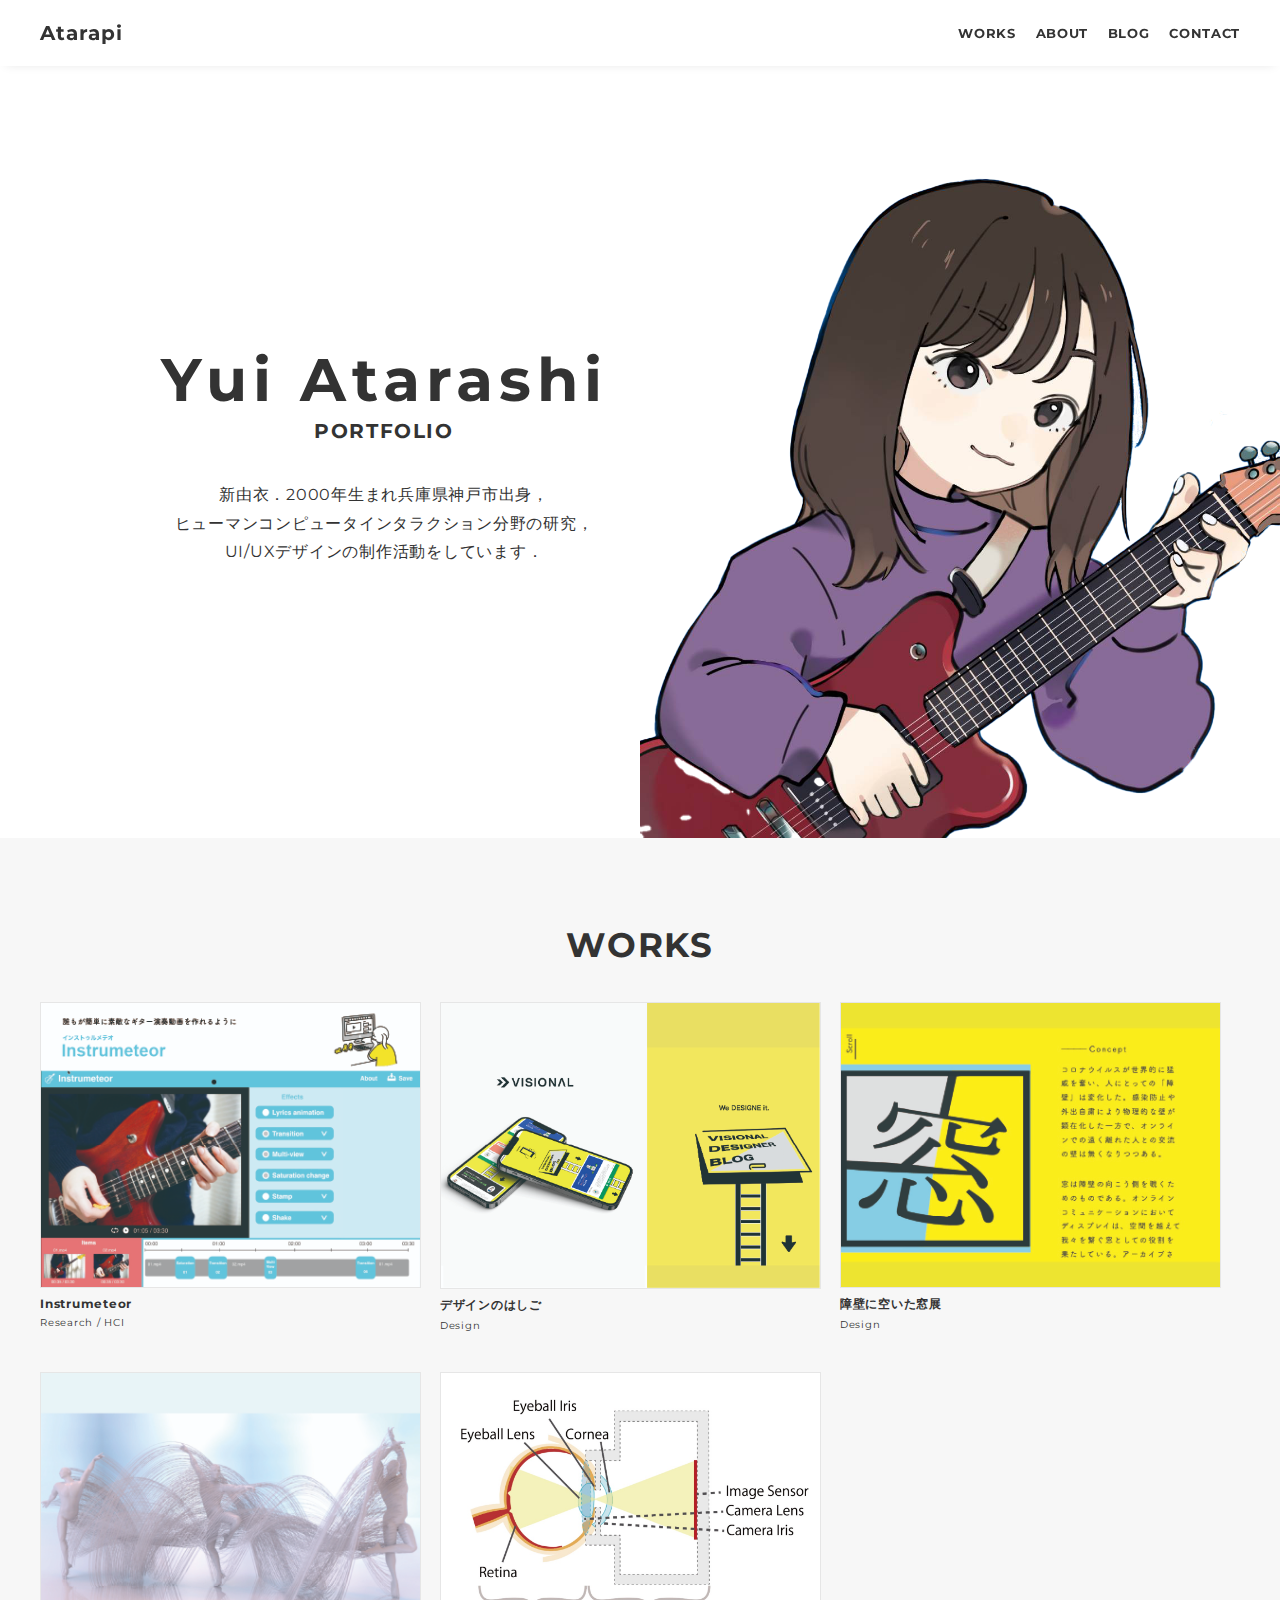
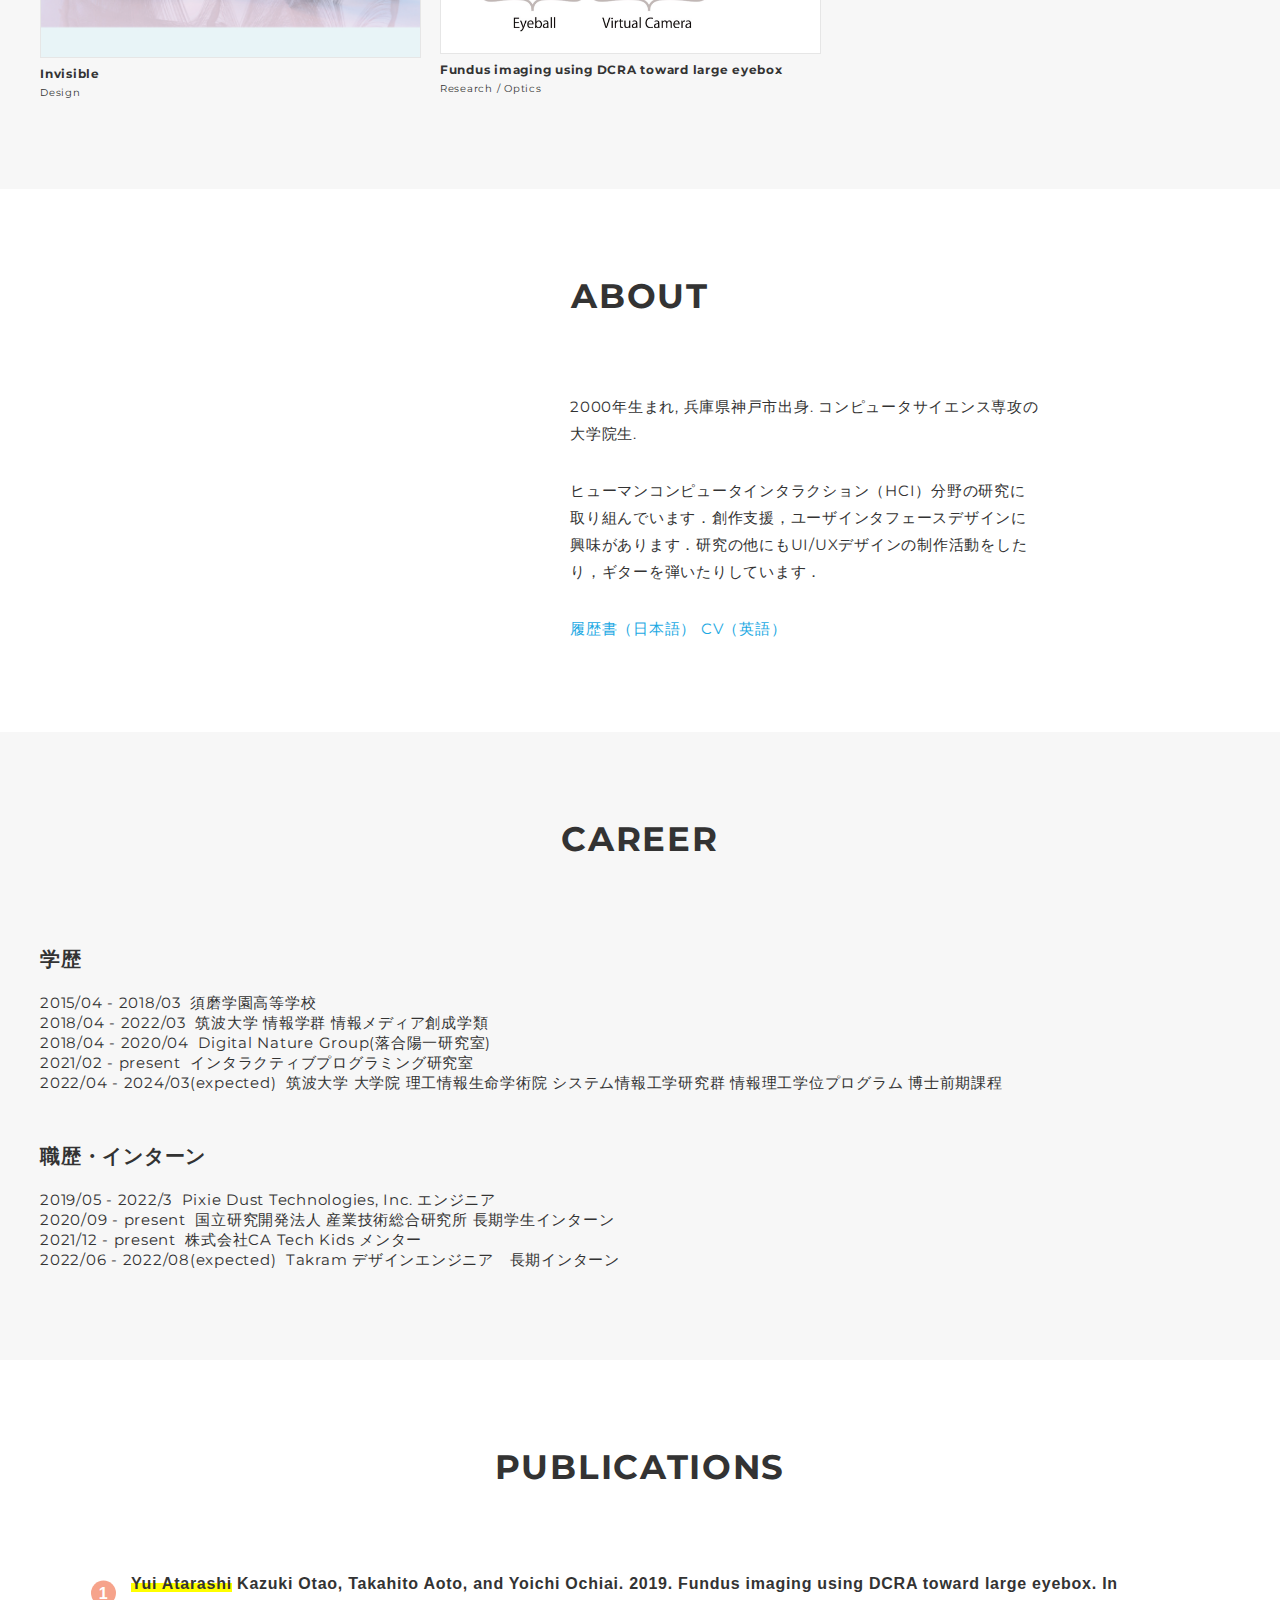
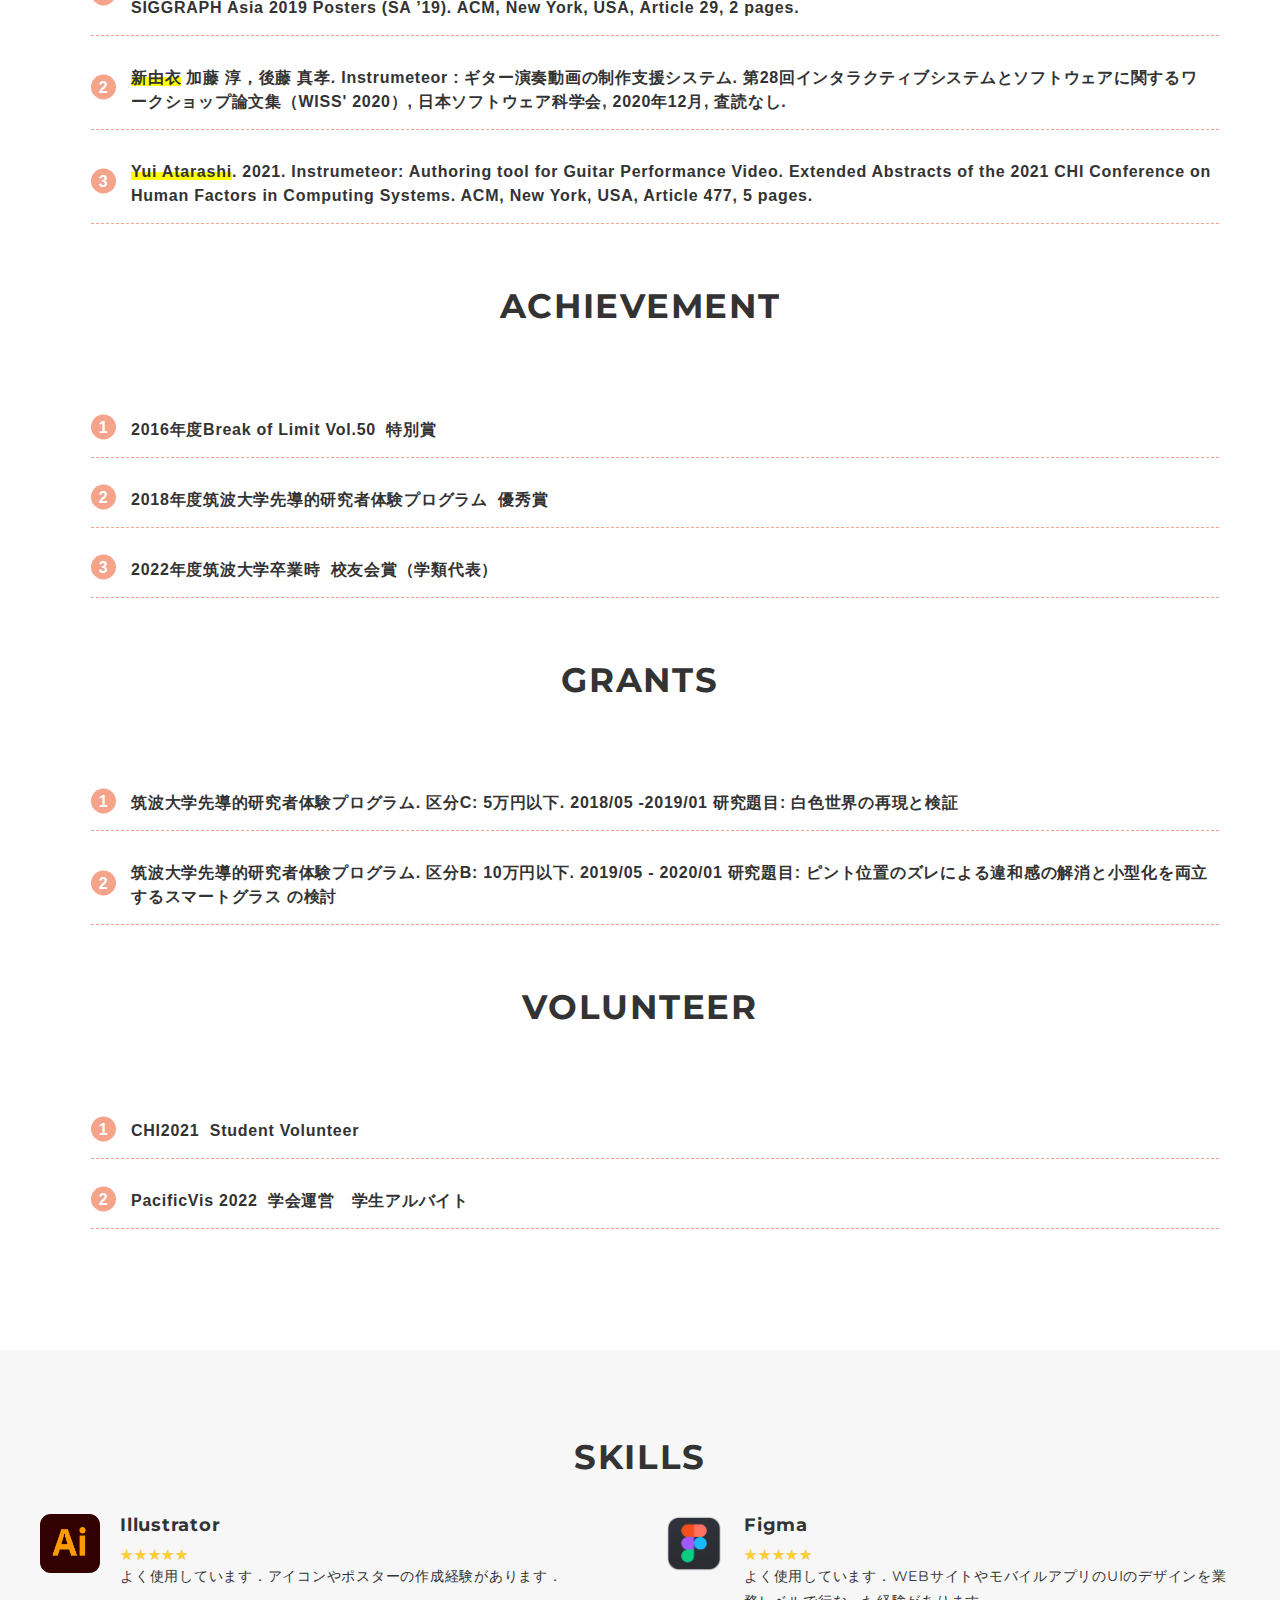
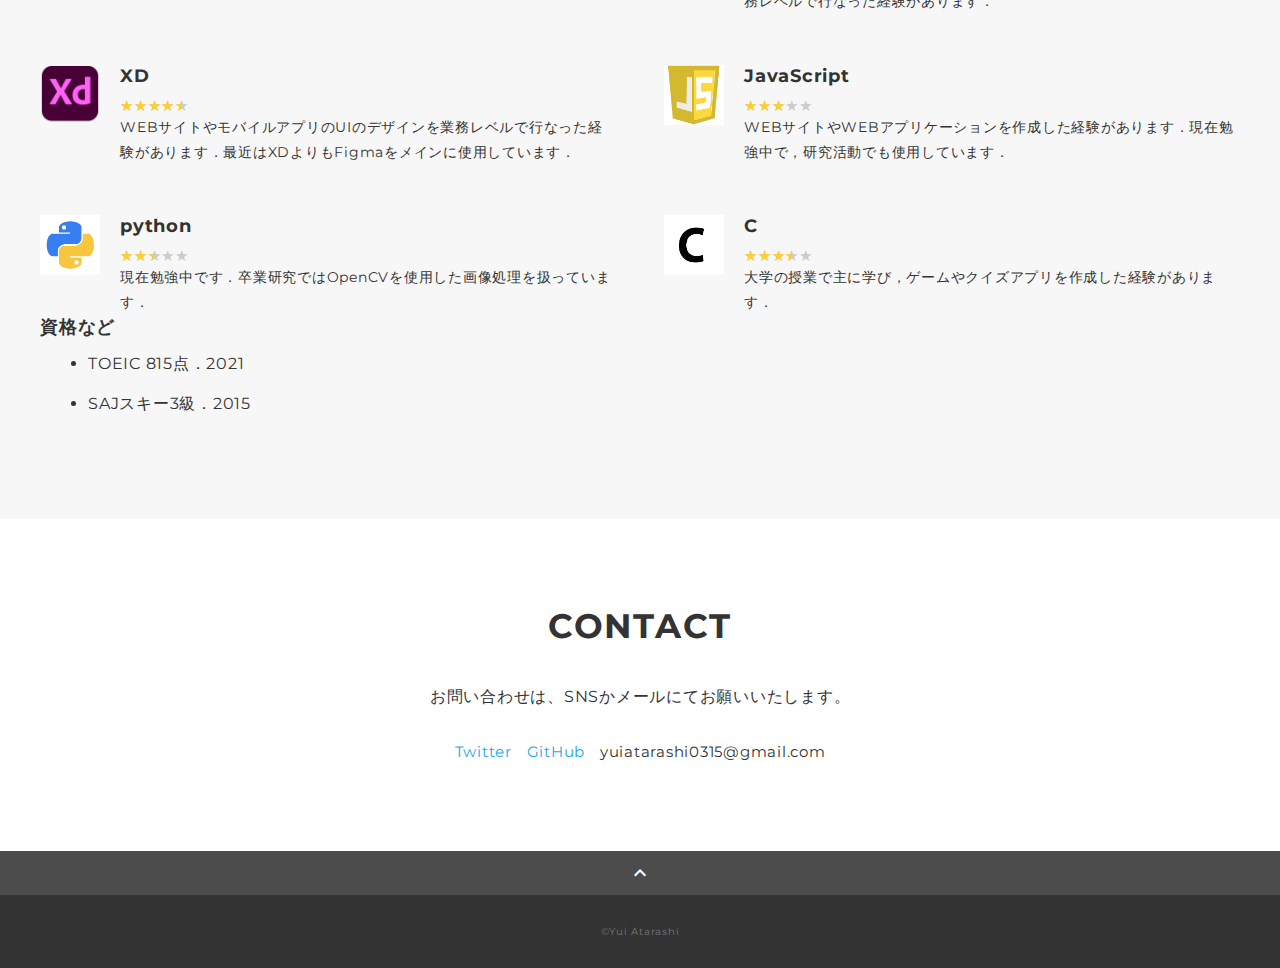
==== commit a8c9b8e8: "誤字修正" ====
--- a/index.html
+++ b/index.html
@@ -123,7 +123,7 @@
     <!-- carrer -->
     <section class="about section" id="carrer">
       <div class="container">
-        <h2 class="title">CARRER</h2>
+        <h2 class="title">CAREER</h2>
         <div class="sub">
           <h3 class="carrer-subtitle">学歴</h3>
             <ul style="list-style:none">
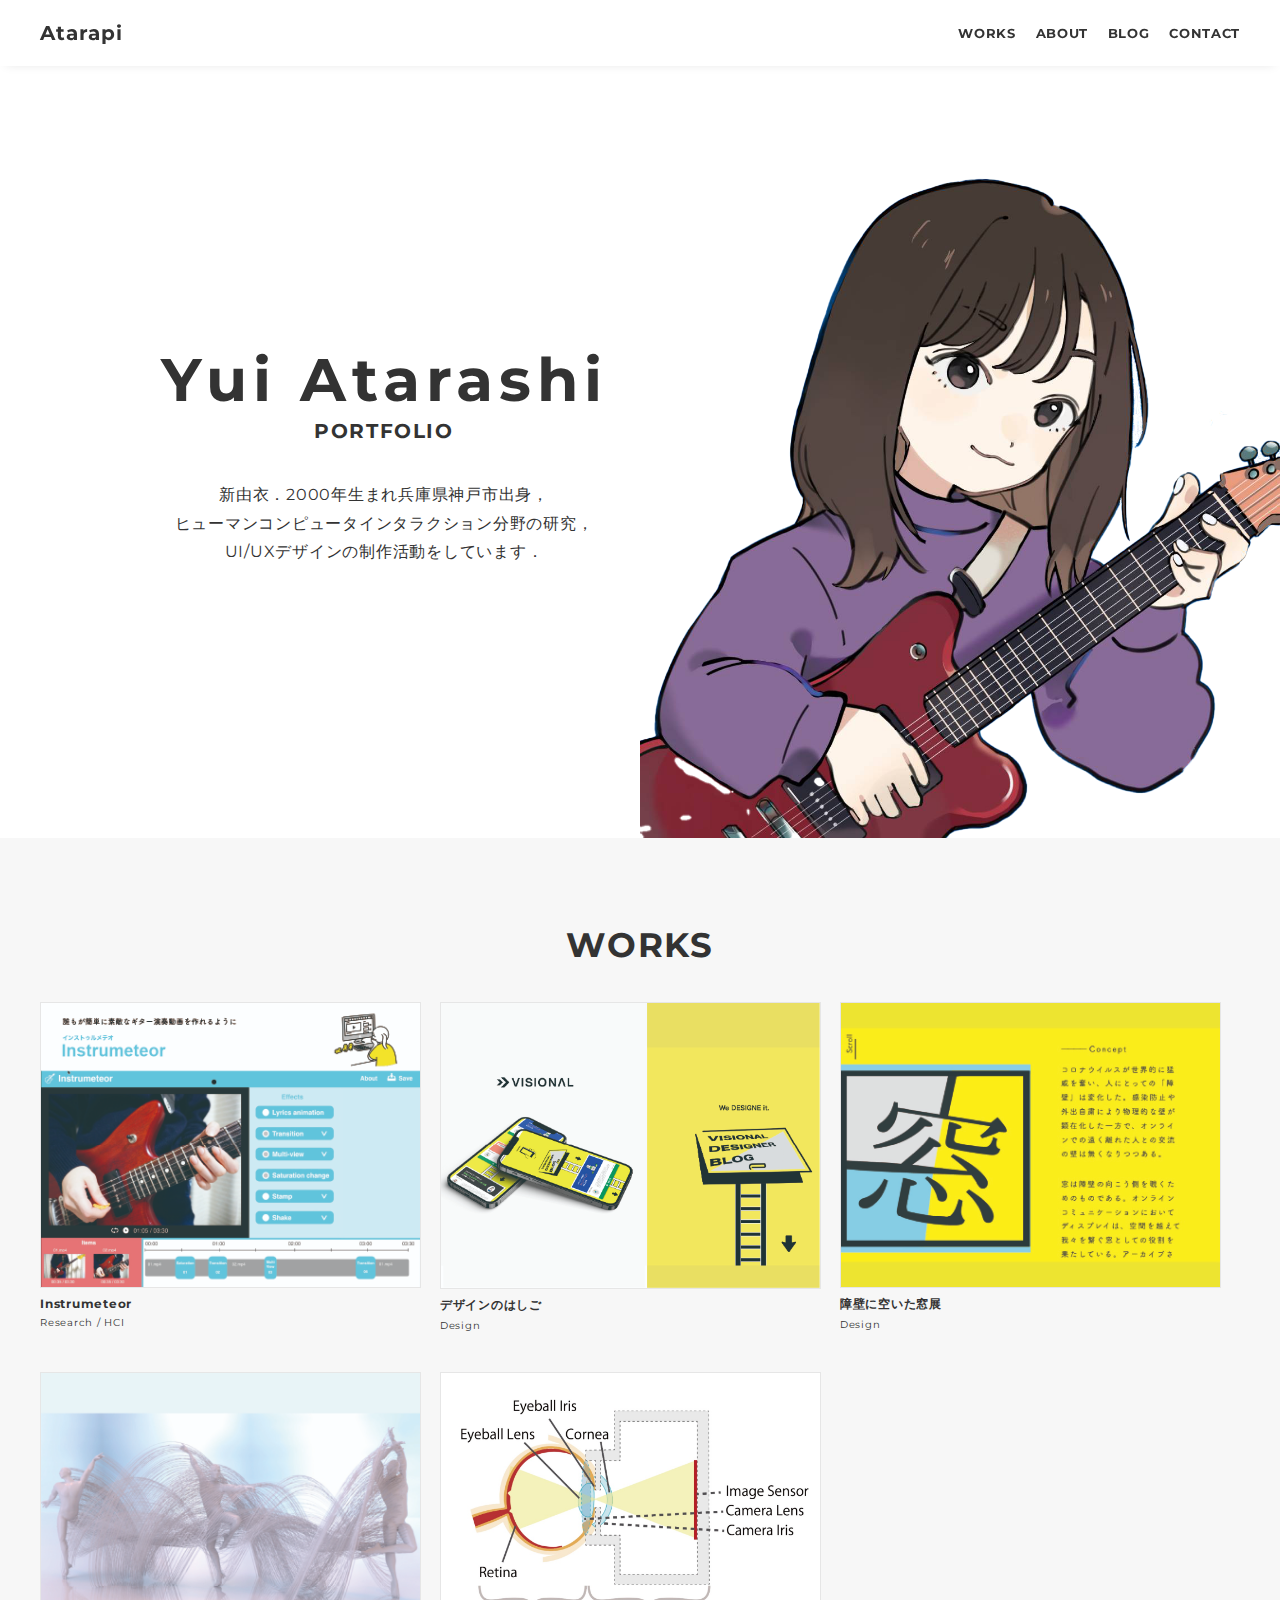
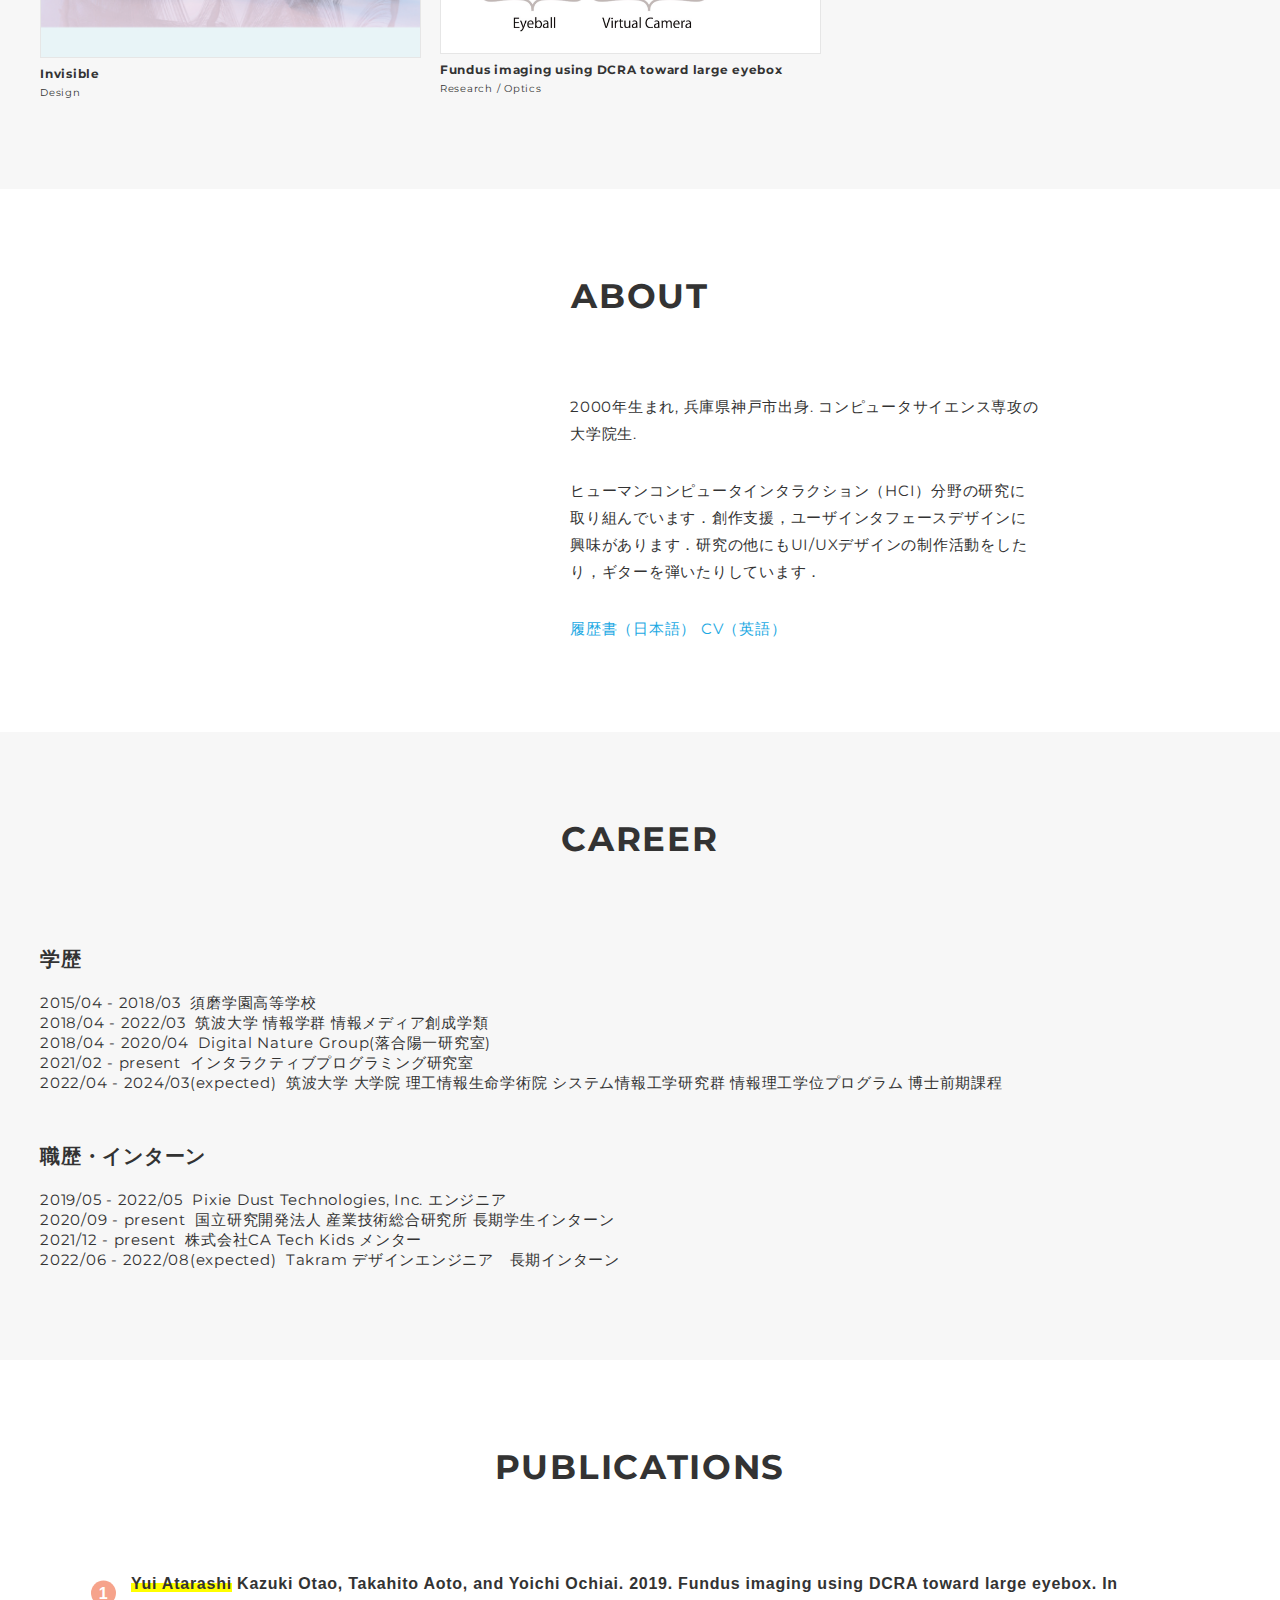
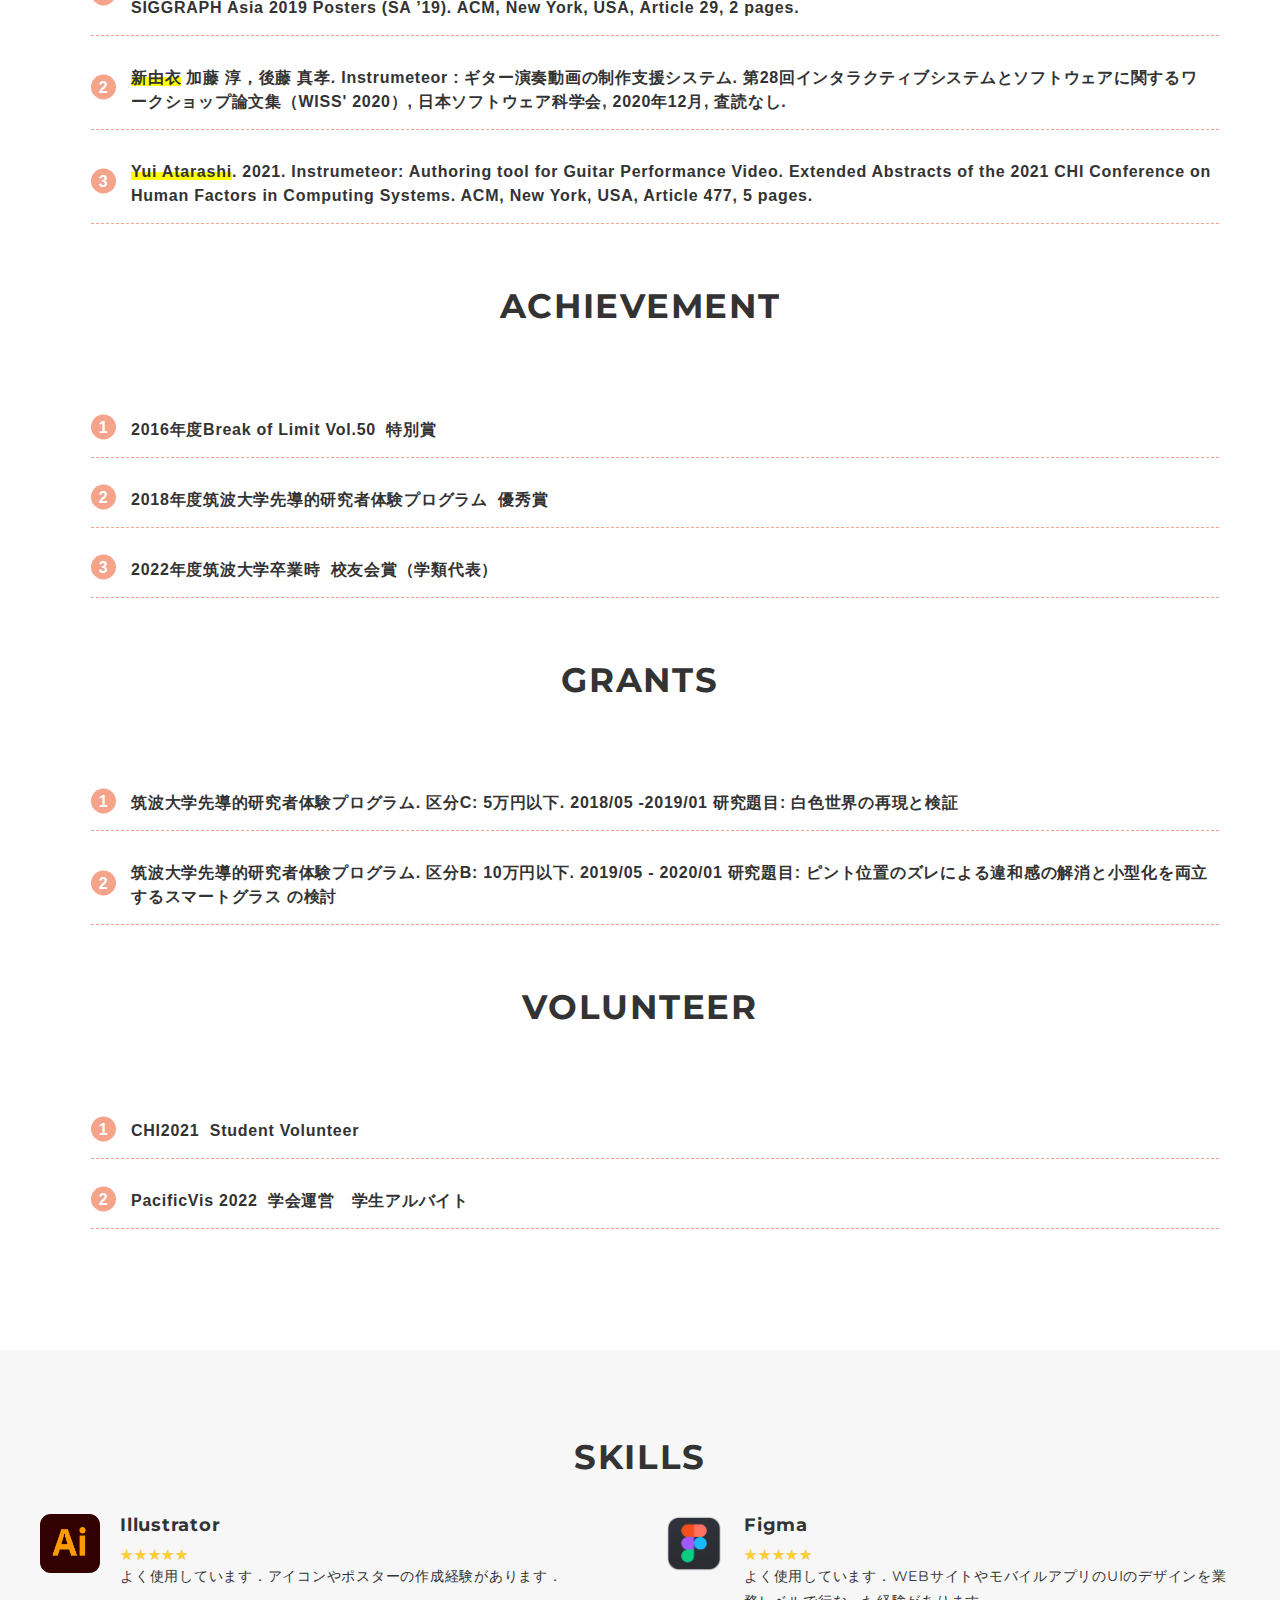
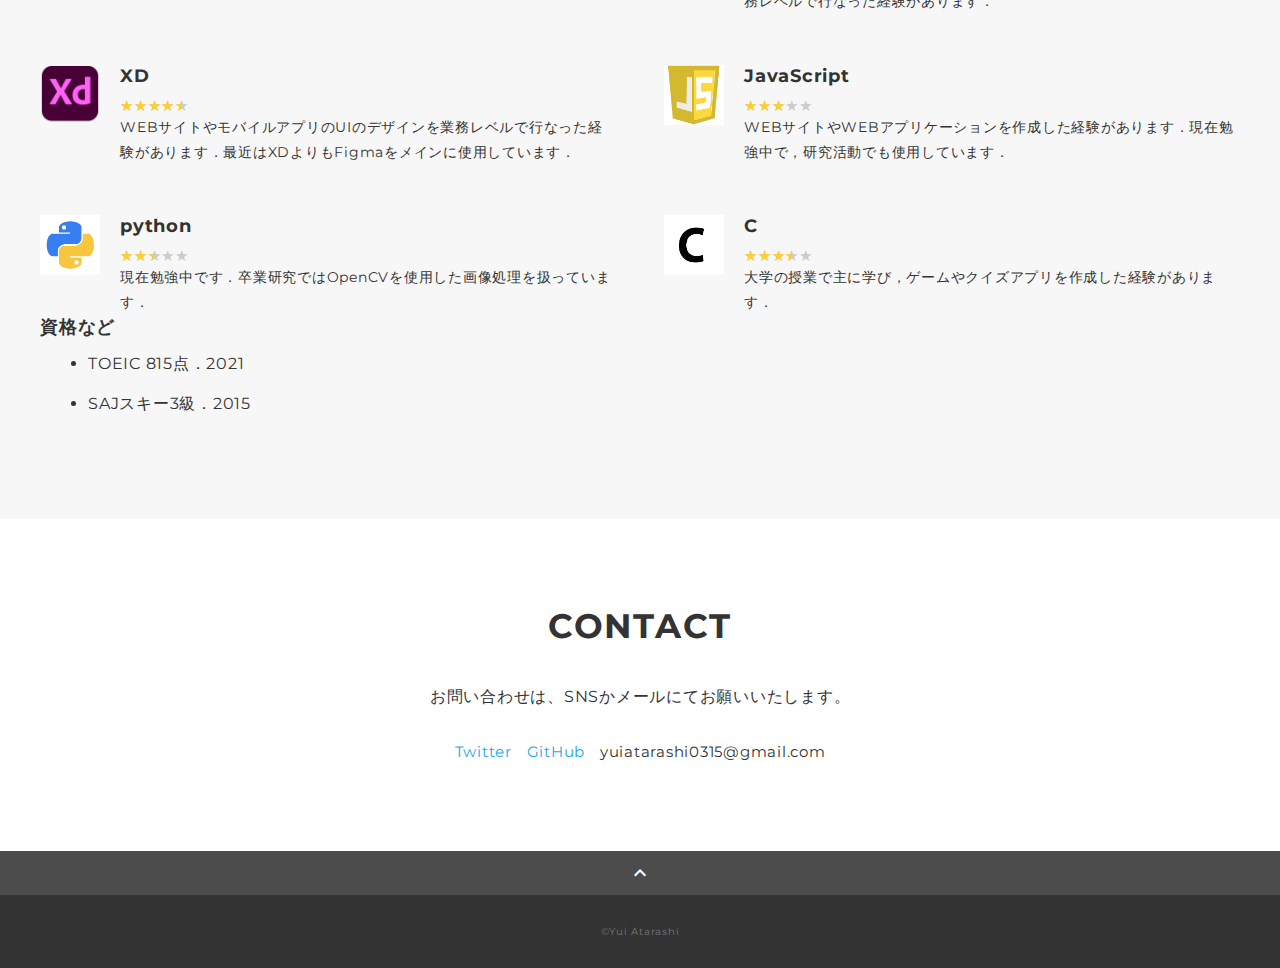
==== commit 933f871f: "PXDT 日付修正" ====
--- a/index.html
+++ b/index.html
@@ -135,7 +135,7 @@
             </ul>
           <h3 class="carrer-subtitle">職歴・インターン</h3>
             <ul style="list-style:none">
-              <li>2019/05 - 2022/3&nbsp;&nbsp;Pixie Dust Technologies, Inc. エンジニア </li>
+              <li>2019/05 - 2022/05&nbsp;&nbsp;Pixie Dust Technologies, Inc. エンジニア </li>
               <li>2020/09 - present&nbsp;&nbsp;国立研究開発法人 産業技術総合研究所  長期学生インターン</li>
               <li>2021/12 - present&nbsp;&nbsp;株式会社CA Tech Kids メンター</li>
               <li>2022/06 - 2022/08(expected)&nbsp;&nbsp;Takram デザインエンジニア　長期インターン</li>
